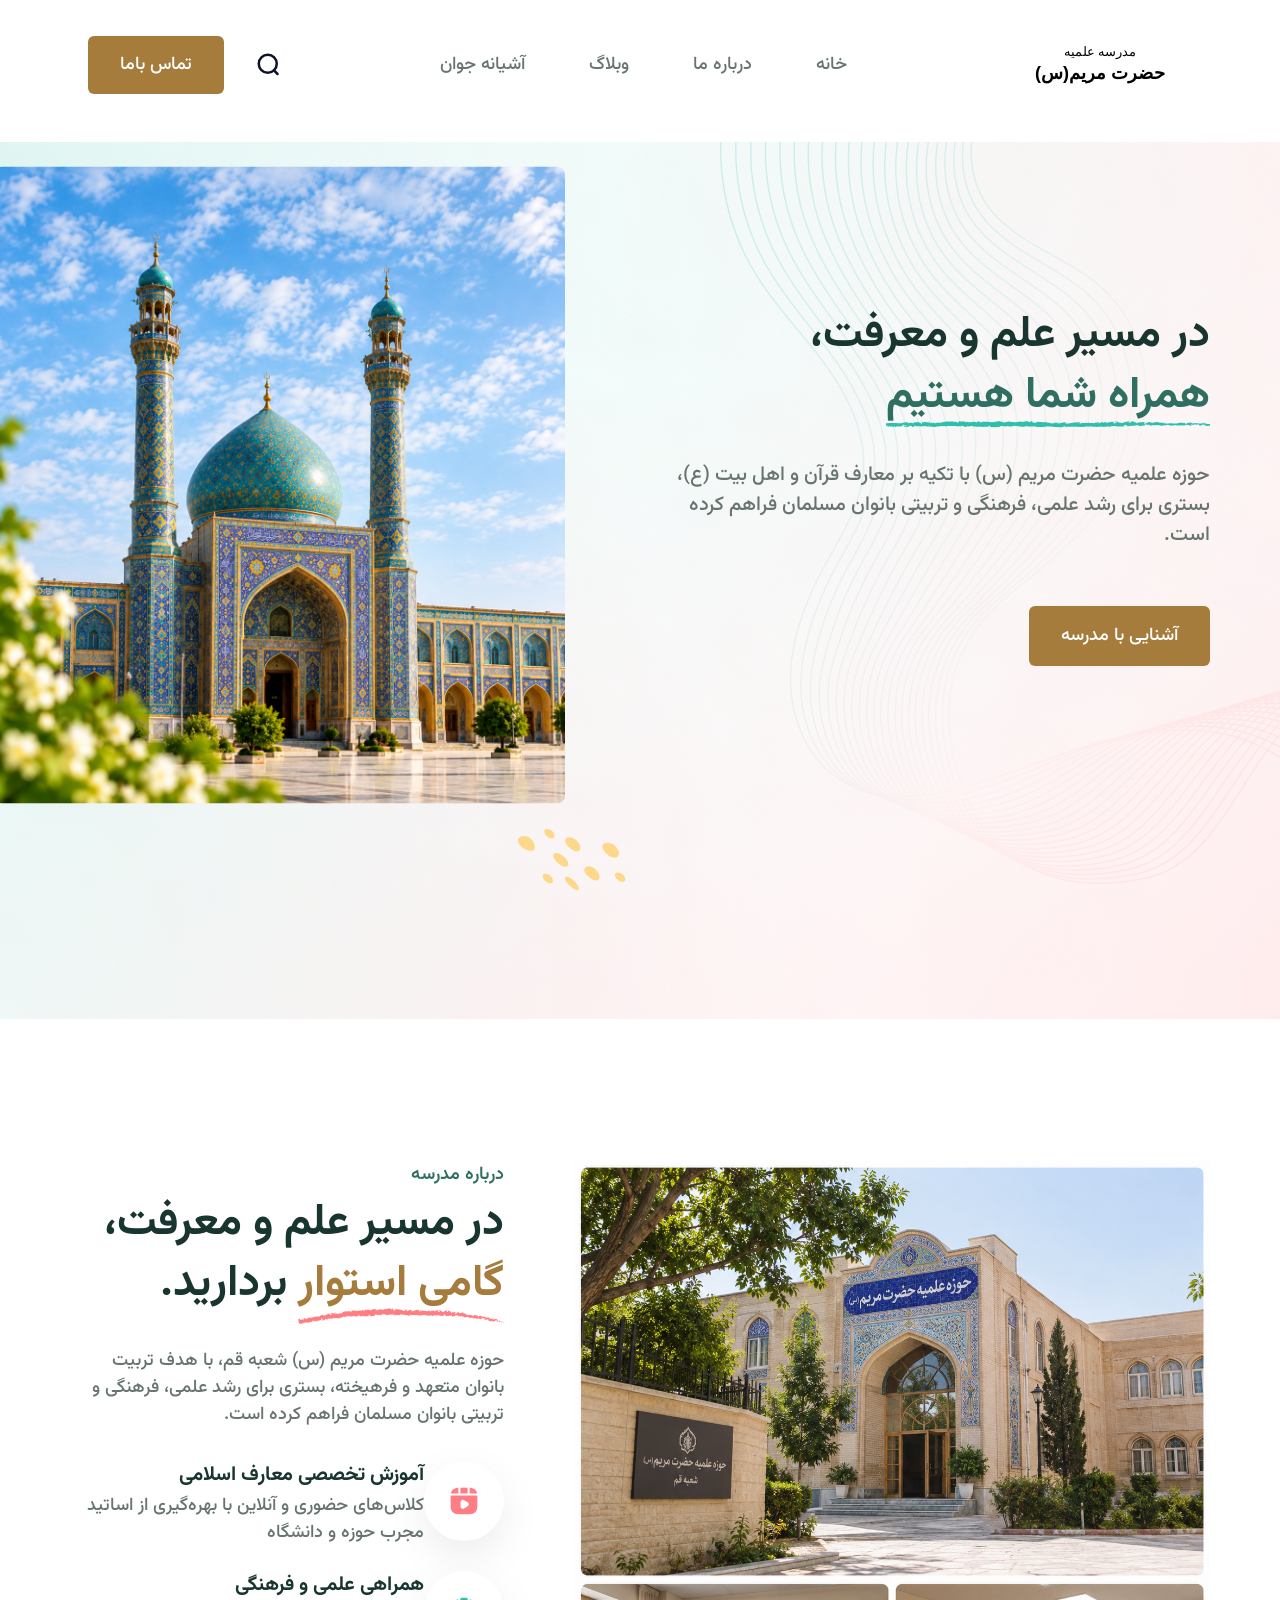
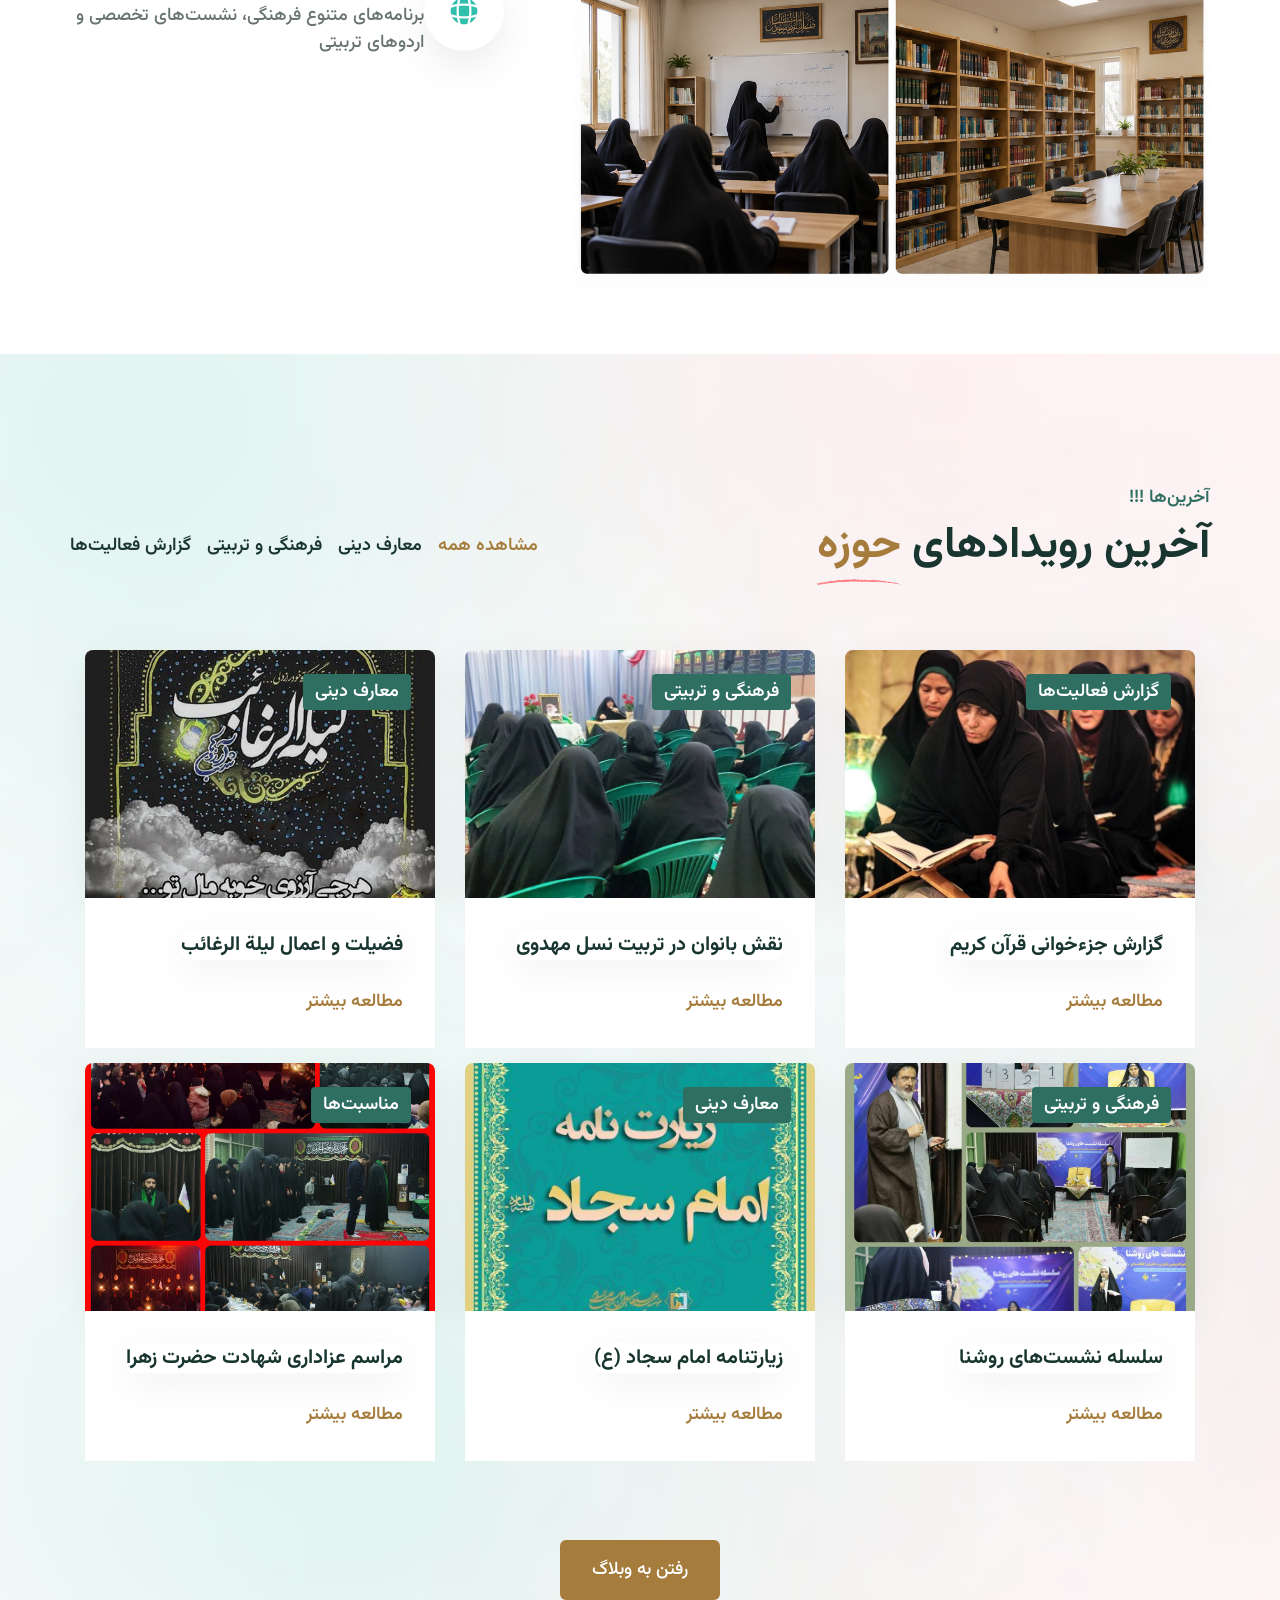
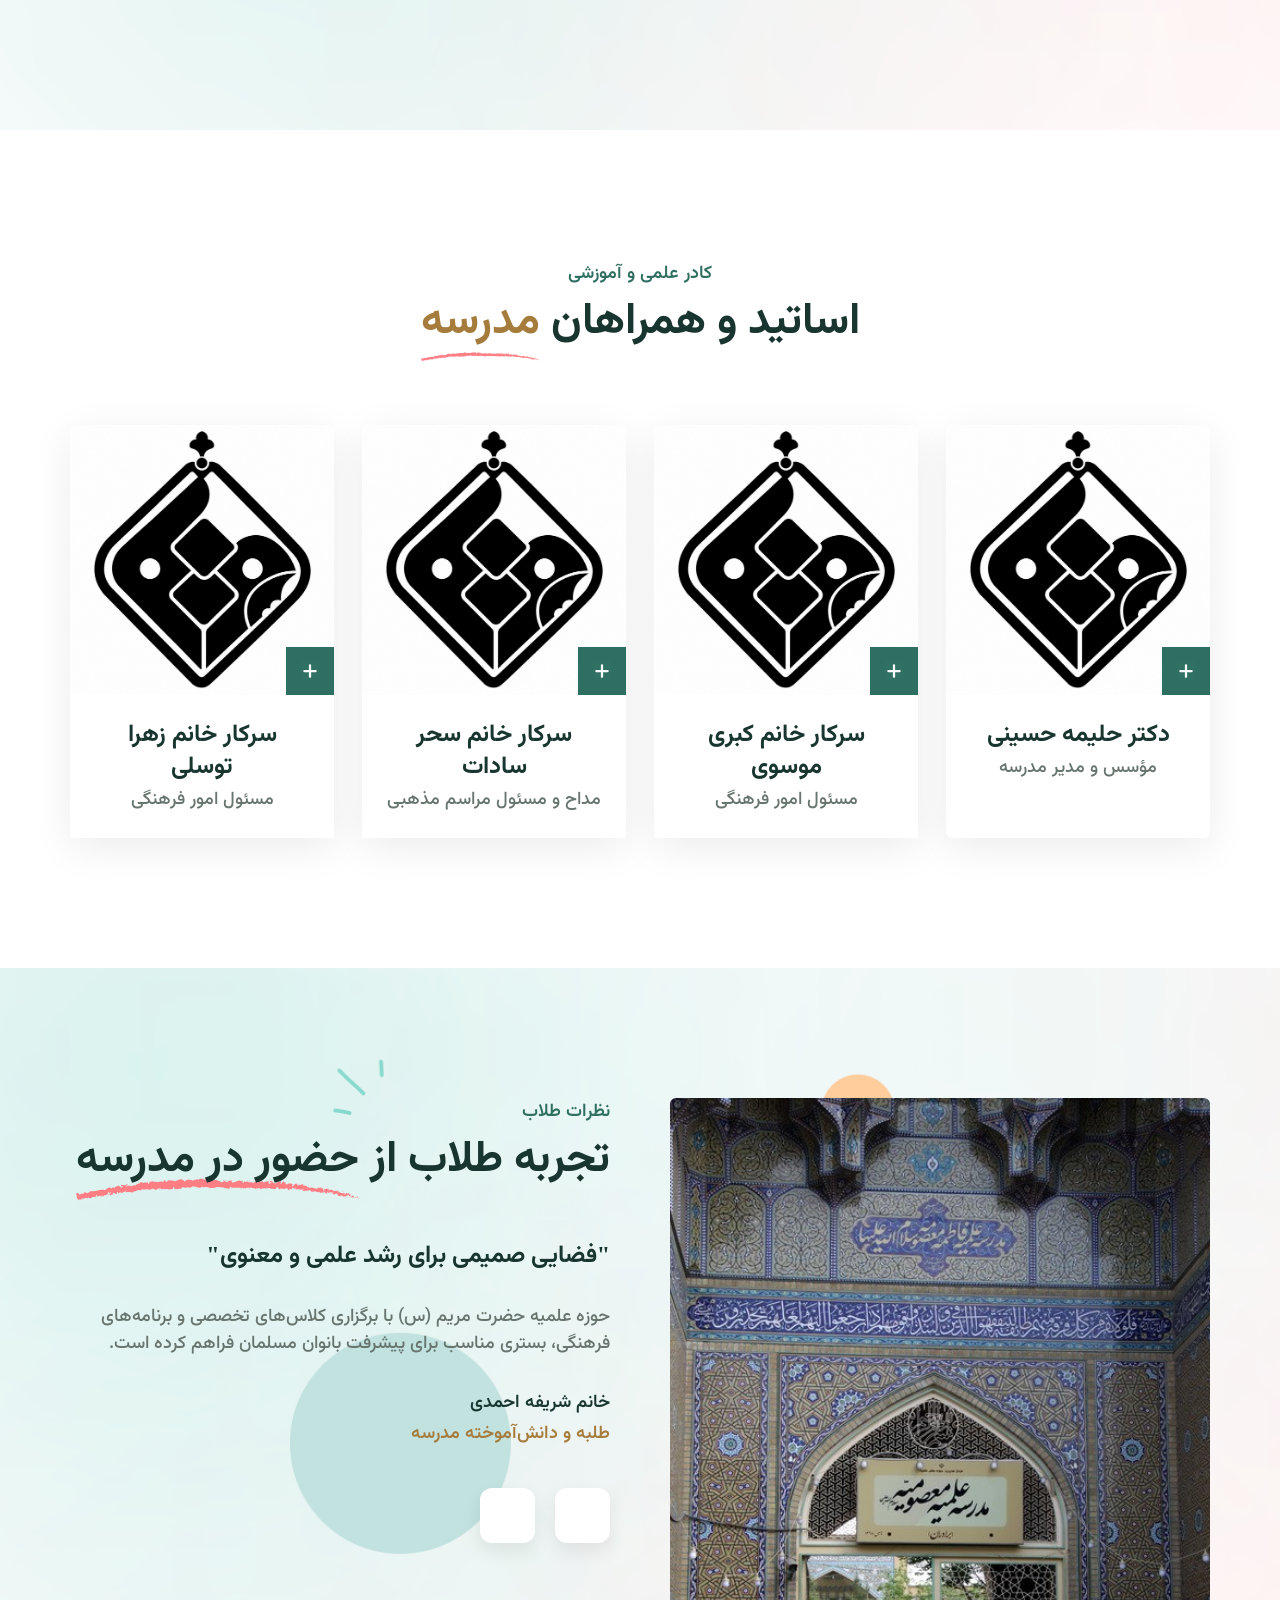
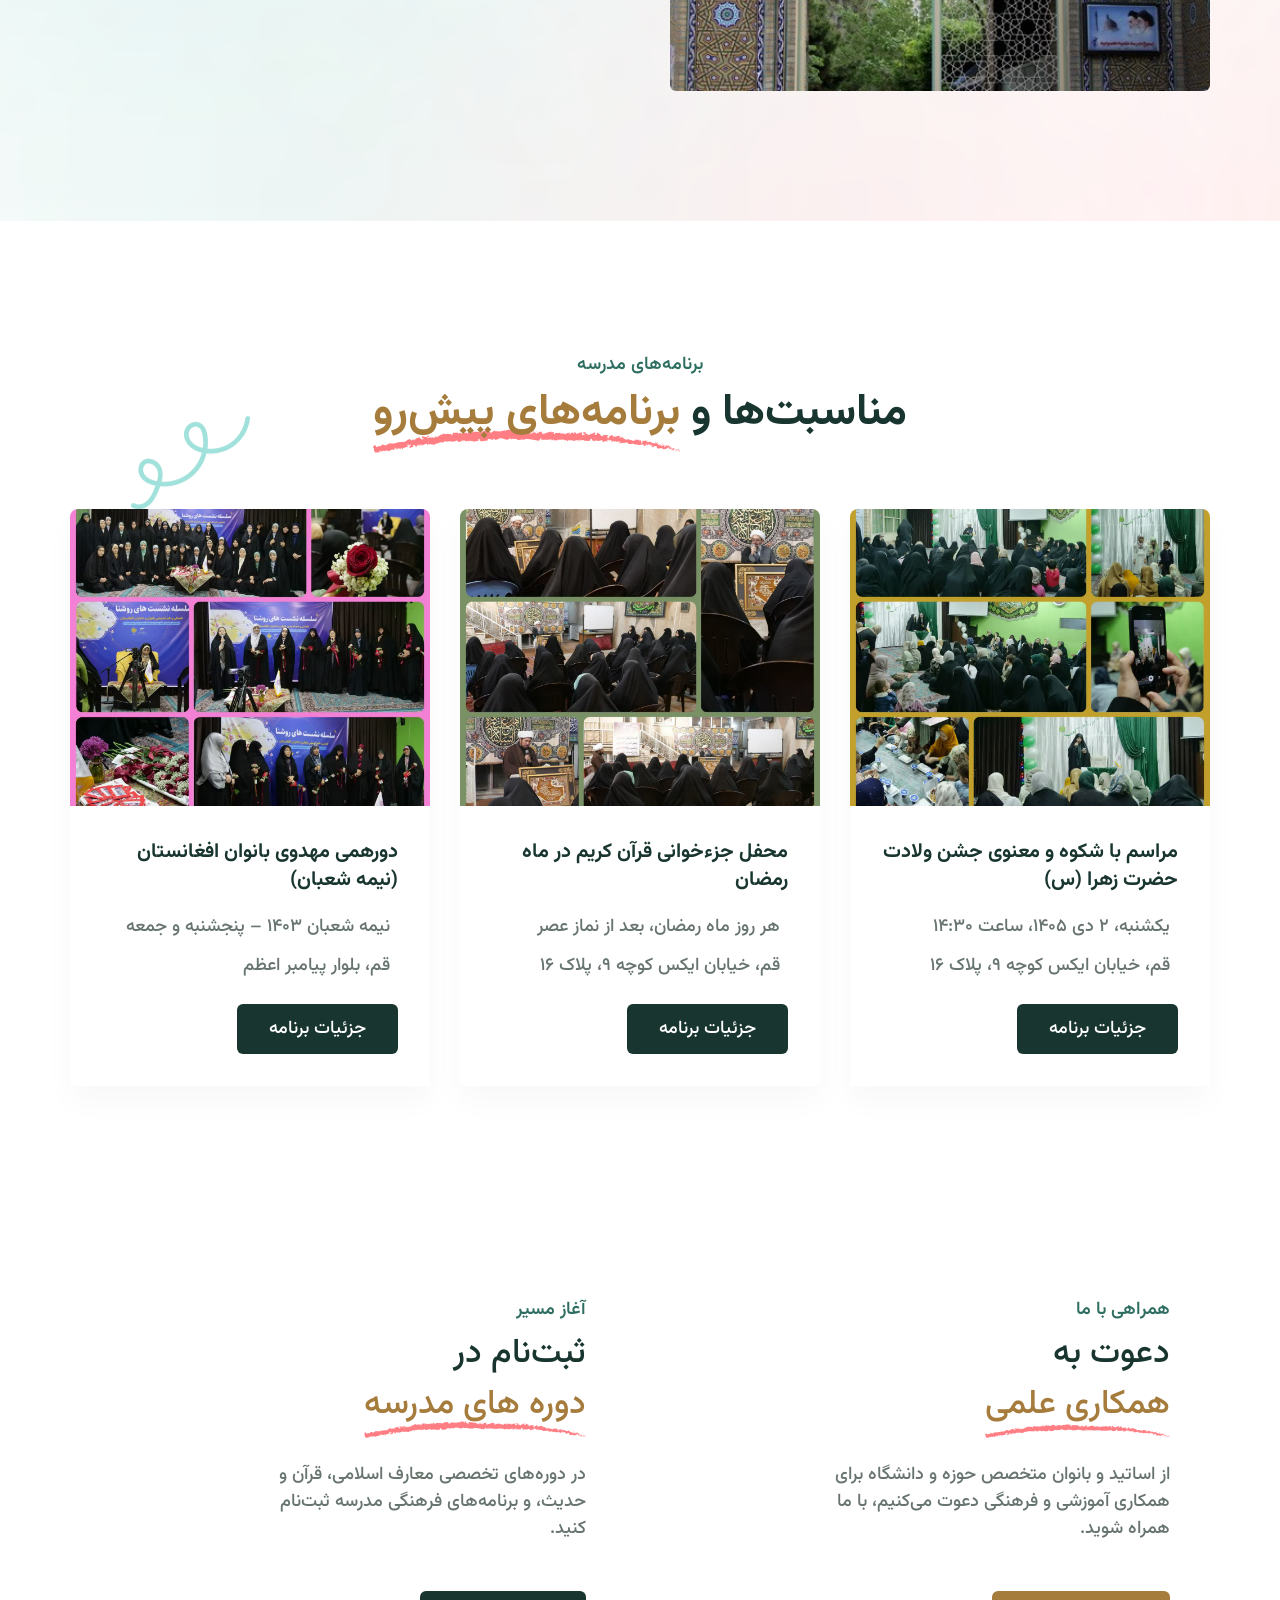
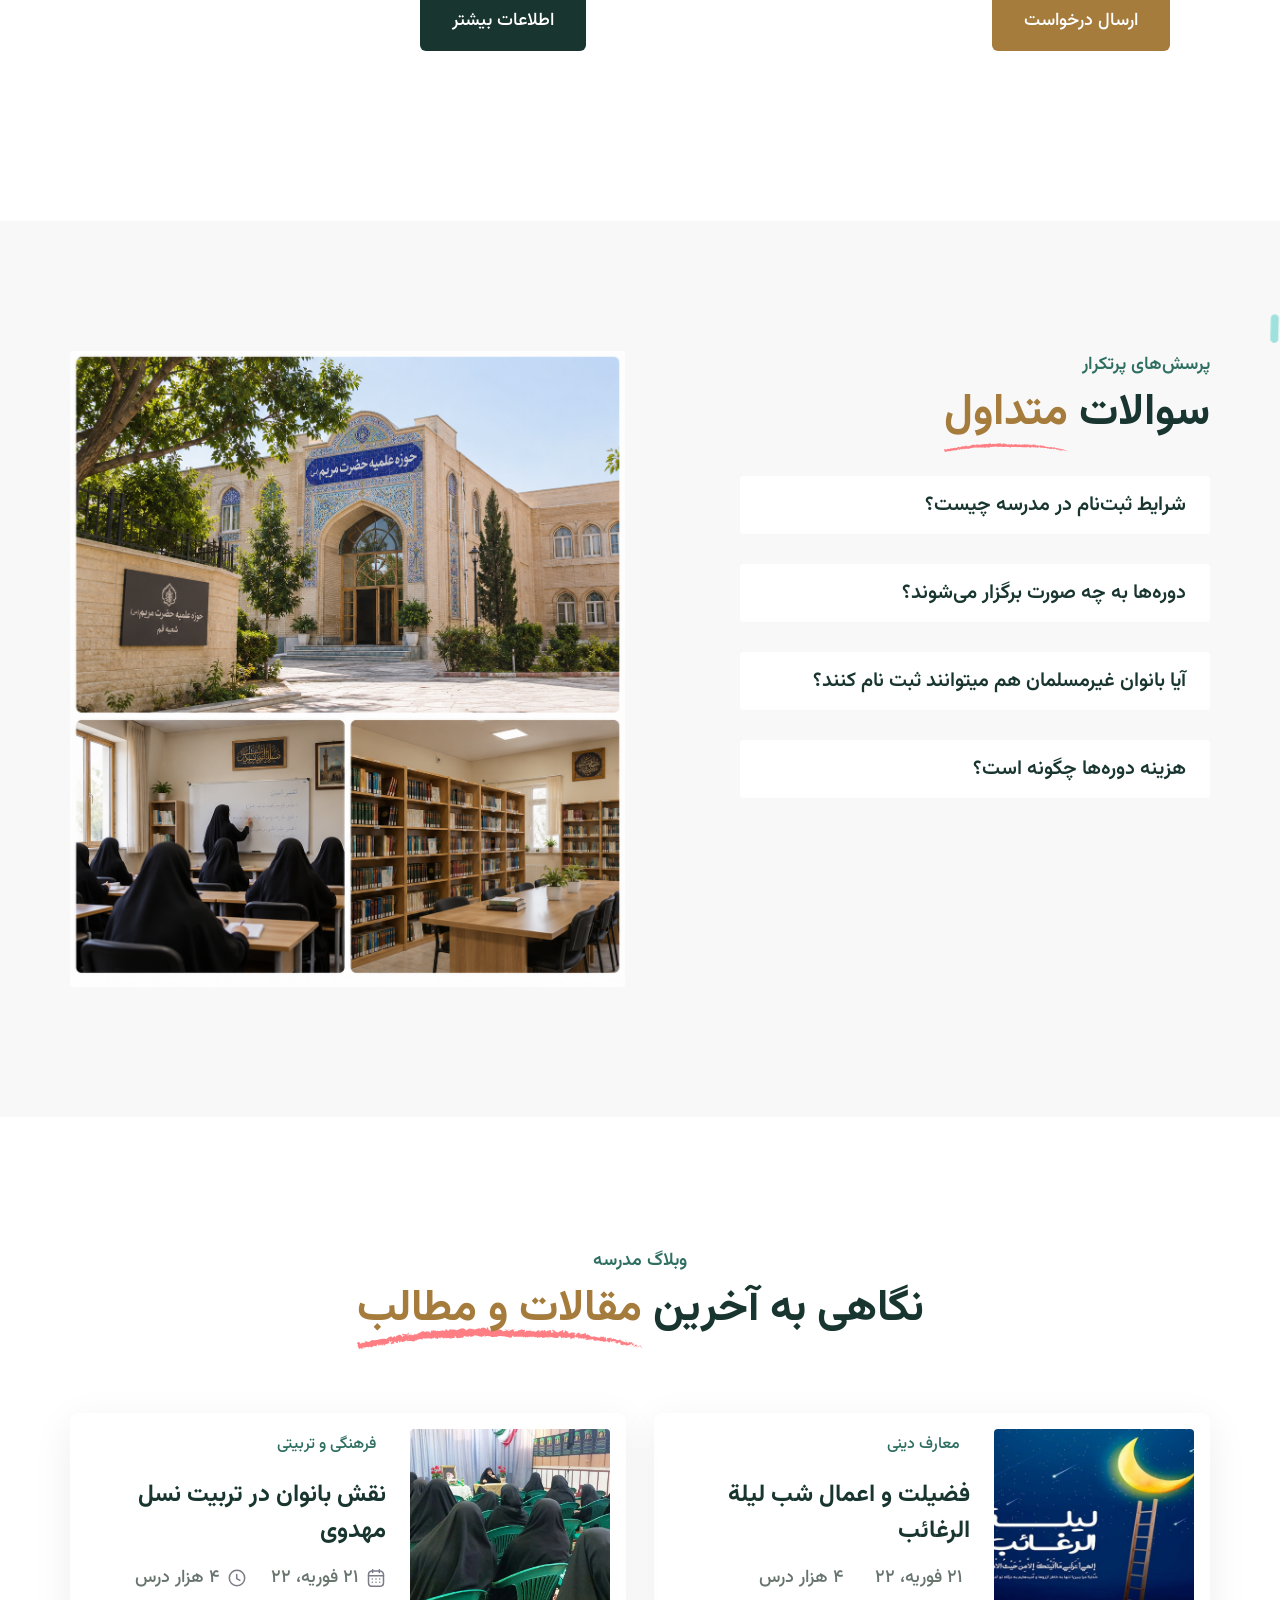
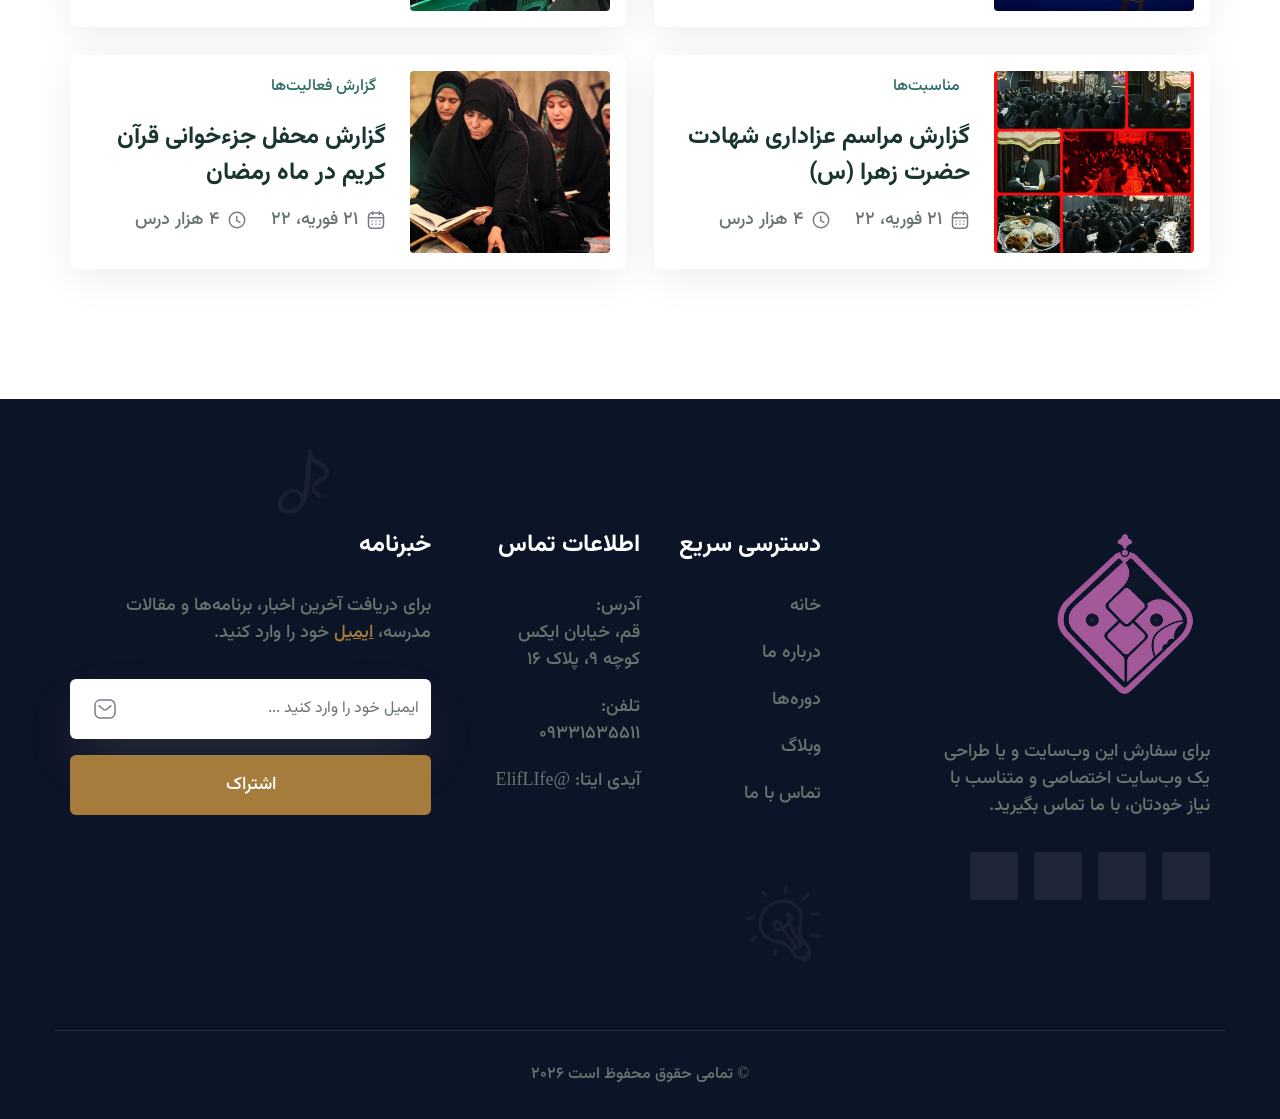
==== index.html @ c4e3f5e0 "init" ====
<!doctype html>
<html lang="fa" dir="rtl">
  <head>
    <meta charset="UTF-8" />
    <meta name="viewport" content="width=device-width, initial-scale=1.0" />
    <meta name="description" content="" />
    <title>مدرسه علمیه</title>
    <link rel="icon" type="image/png" href="assets/images/logo/faviconlogo.png" />
    <link rel="stylesheet" href="assets/css/rt-plugins.css" />
    <link rel="stylesheet" href="assets/css/app.css" />
    <link rel="stylesheet" href="assets/css/custom.css" />
    <link rel="stylesheet" href="assets/css/swiper-bundle.min.css">
  </head>

  <body class="font-medium text-gray text-lg leading-[27px]">

    <header class="site-header header-normal top-0 bg-white z-[9] rt-sticky">
      <div class="main-header py-8">
        <div class="container">
          <div class="flex items-center justify-between flex-wrap">
            <a
              href="index.html"
              class="brand-logo flex-none lg:ml-10 md:ml-0"
            >
              <img src="assets/images/logo/madrese-elmieh-hazrat-maryam.svg" alt="مدرسه علمیه حضرت مریم س"
            /></a>
            <div class="flex items-center flex-1">
              <div class="flex-1 main-menu lg:relative xl:ml-[74px] ml-6">
                <ul>
                  <li>
                    <a href="index.html">خانه</a>
                  </li>
                  <li>
                    <a href="about.html">درباره ما</a>
                  </li>
                  <li>
                    <a href="blog.html">وبلاگ</a>
                  </li>
                  <li>
                    <a href="projects.html">آشیانه جوان</a>
                  </li>
                </ul>
                <div class="lg:block hidden">
                  <div class="border border-gray rounded-md h-[46px] modal-search">
                    <input type="text" class="block w-full rounded-md h-full border-none ring-0 focus:outline-none focus:ring-0" placeholder="جستجو..." />
                  </div>
                </div>
              </div>
              <div class="flex-none flex space-x-[18px]">
                <button type="button" class="md:w-[56px] md:h-[56px] h-10 w-10 ml-4 rounded bg-[#F8F8F8] flex flex-col items-center justify-center modal-trigger">
                  <img src="assets/images/svg/search.svg" alt="جستجو" />
                </button>
                <div class="block lg:hidden">
                  <button type="button" class="text-3xl md:w-[56px] ml-4 h-10 w-10 md:h-[56px] rounded bg-[#F8F8F8] flex flex-col items-center justify-center menu-click">
                    <iconify-icon icon="cil:hamburger-menu" rotate="180deg"></iconify-icon>
                  </button>
                </div>
                <div class="hidden lg:block">
                  <a href="contact.html" class="btn btn-primary py-[15px] px-8"
                    >تماس باما</a
                  >
                </div>
              </div>
            </div>
          </div>
          <div class="lg:hidden block mt-4">
            <div class="border border-gray rounded-md h-[46px] modal-search">
              <input type="text" class="block w-full rounded-md h-full border-none ring-0 focus:outline-none focus:ring-0" placeholder="جستجو..." />
            </div>
          </div>
        </div>
      </div>
    </header>
    <!---------------  molbile menu ------------->
    <div
      class="openmobile-menu fixed top-0 h-screen pt-10 pb-6 bg-white shadow-box2 w-[320px] overflow-y-auto flex flex-col z-[999]"
    >
      <div class="flex justify-between px-6 flex-none">
        <a href="index.html" class="brand-logo flex-none mr-10">
          <img src="assets/images/logo/madrese-elmieh-hazrat-maryam.svg" alt="لوگوی مدرسه علمیه" />
        </a>
        <span class="text-3xl text-black cursor-pointer rt-mobile-menu-close">
          <iconify-icon icon="fe:close"></iconify-icon>
        </span>
      </div>
      <div class="mobile-menu mt-6 flex-1">
        <ul class="menu-active-classes">
          <li class=" ">
            <a href="index.html">صفحه اصلی</a>
          </li>
          <li>
            <a href="about.html">درباره ما</a>
          </li>
          <li>
            <a href="blog.html">وبلاگ</a>
          </li>
          <li>
            <a href="projects.html">آشیانه جوان</a>
          </li>
          <li>
            <a href="contact.html">تماس باما</a>
          </li>
        </ul>
      </div>
      <div class="flex-none pb-4">
        <div class="text-center text-black font-semibold mb-2">ما را دنبال کنید</div>
        <ul class="flex space-x-4 justify-center">
          <li><a href="#" class="flex h-10 w-10"><img src="assets/images/icon/fb.svg" alt="فیسبوک" /></a></li>
          <li><a href="#" class="flex h-10 w-10"><img src="assets/images/icon/tw.svg" alt="توییتر" /></a></li>
          <li><a href="#" class="flex h-10 w-10"><img src="assets/images/icon/pn.svg" alt="پینترست" /></a></li>
          <li><a href="#" class="flex h-10 w-10"><img src="assets/images/icon/ins.svg" alt="اینستاگرام" /></a></li>
        </ul>
      </div>
    </div>
    <section
      class="xl:min-h-screen bg-[url('../images/banner/3.png')] bg-no-repeat bg-center overflow-hidden"
    >
      <div class="container relative">
        <div class="xl:max-w-[570px] lg:max-w-[770px] xl:py-[174px] lg:py-28 md:py-20 py-14">
          <h2>
            در مسیر علم و معرفت،
            <br>
            <span class="text-secondary inline-block bg-[url('../images/banner/shape.svg')] bg-no-repeat bg-bottom">
              همراه شما هستیم 
            </span>
          </h2>
          <div class="plain-text text-gray leading-[30px] mt-8 mb-14">
            حوزه علمیه حضرت مریم (س) با تکیه بر معارف قرآن و اهل بیت (ع)، بستری برای رشد علمی، فرهنگی و تربیتی بانوان مسلمان فراهم کرده است.
          </div>
          <div class="md:flex md:space-x-4 space-y-3 md:space-y-0">
            <a href="about.html" class="btn btn-primary">آشنایی با مدرسه</a>
          </div>
        </div>
        <div class="imge-box absolute left-[-60px] top-1/2 -translate-y-1/2 hidden xl:block">
          <img src="assets/images/banner/haram.png" alt="تصویر بنر" class="rounded-lg" />
        </div>
      </div>
    </section>

    <!----------- The Place for Brands Navar ------------>

    <div class="about-area section-padding-top pb-16 relative z-[1]">
      <div class="absolute right-[7%] top-[20%] z-[-1] hidden xl:block">
        <img src="assets/images/icon/h.svg" alt="" />
      </div>
      <div class="container">
        <div class="grid grid-cols-12 xl:gap-[70px] lg:gap-10 gap-6">
          <div class="xl:col-span-7 lg:col-span-6 col-span-12">
            <img src="assets/images/all-img/houzehBulding.png" alt="درباره رایان" />
          </div>
          <div class="xl:col-span-5 lg:col-span-6 col-span-12">
            <div class="mini-title">درباره مدرسه</div>
            <h4 class="column-title">
              در مسیر علم و معرفت،
              <span class="shape-bg">گامی استوار</span>
              بردارید.
            </h4>
            <div>
              حوزه علمیه حضرت مریم (س) شعبه قم، با هدف تربیت بانوان متعهد و فرهیخته، بستری برای رشد علمی، فرهنگی و تربیتی بانوان مسلمان فراهم کرده است.
            </div>
            <ul class="list-item space-y-6 pt-8">
              <li class="flex">
                <div class="flex-none ml-6">
                  <div
                    class="h-20 w-20 rounded-full bg-white shadow-box10 flex flex-col justify-center items-center"
                  >
                    <img src="assets/images/icon/video.svg" alt="" class="" />
                  </div>
                </div>
                <div class="flex-1">
                  <h4 class="text-xl mb-1">
                    آموزش تخصصی معارف اسلامی
                  </h4>
                  <div>کلاس‌های حضوری و آنلاین با بهره‌گیری از اساتید مجرب حوزه و دانشگاه</div>
                </div>
              </li>
              <li class="flex">
                <div class="flex-none ml-6">
                  <div class="h-20 w-20 rounded-full bg-white shadow-box10 flex flex-col justify-center items-center">
                    <img src="assets/images/icon/web-white.svg" alt="" />
                  </div>
                </div>
                <div class="flex-1">
                  <h4 class="text-xl mb-1">همراهی علمی و فرهنگی</h4>
                  <div>برنامه‌های متنوع فرهنگی، نشست‌های تخصصی و اردوهای تربیتی</div>
                </div>
              </li>
            </ul>
          </div>
        </div>
      </div>
    </div>

    <!------- آخرین ها ------->
    <div id="blog-section" class="section-padding bg-[url('../images/all-img/section-bg-11.png')] bg-cover bg-no-repeat">
      <div class="container">
        <div class="flex items-center flex-wrap flex-y-4">
          <div class="flex-1">
            <div class="mini-title">آخرین‌ها !!!</div>
            <div class="column-title">
              آخرین رویدادهای
              <span class="shape-bg">حوزه</span>
            </div>
          </div>
          <div class="flex-none">
            <ul class="filter-list flex flex-wrap items-center">
              <li data-filter="*" class="active tipy-info ml-4 last:ml-0" data-tippy-content="جدید">مشاهده همه</li>
              <li data-filter=".cat-news" class="ml-4 last:ml-0">معارف دینی</li>
              <li data-filter=".cat-ai" class="ml-4 last:ml-0">فرهنگی و تربیتی</li>
              <li data-filter=".cat-it" class="ml-4 last:ml-0">گزارش فعالیت‌ها</li>
            </ul>
          </div>
        </div>

        <div class="flex flex-wrap pt-10 grids">
          <div class="cat-news grid-item xl:w-1/3 lg:w-1/2 w-full px-[15px] mb-[15px]">
            <a class="bg-white shadow-box2 rounded-[8px] transition duration-100 hover:shadow-sm block" href="#">
              <div class="course-thumb h-[248px] rounded-t-[8px] relative">
                <img src="assets/images/all-img/shabArezooha.jpg" alt="" class="w-full h-full object-cover rounded-t-[8px]" />
                <span class="bg-secondary py-1 px-3 text-lg font-semibold rounded text-white absolute right-6 top-6">معارف دینی</span>
              </div>
              <div class="course-content p-8 h-[100px]">
                <h4 class="text-xl mb-0 font-bold leading-6"> فضیلت و اعمال لیلة الرغائب</h4>
                <a href="#" class="inline-flex items-center mt-5 text-primary font-semibold hover:text-secondary transition-all duration-300 group"> مطالعه بیشتر<iconify-iconicon="heroicons:arrow-left-20-solid" class="mr-2 text-lg transition-transform duration-300 group-hover:-translate-x-1"></iconify-icon></a>
              </div>
            </a>
          </div>

          <div class="cat-ai grid-item xl:w-1/3 lg:w-1/2 w-full px-[15px] mb-[15px]">
            <a class="bg-white shadow-box2 rounded-[8px] transition duration-100 hover:shadow-sm block" href="#">
              <div class="course-thumb h-[248px] rounded-t-[8px] relative">
                <img src="assets/images/all-img/jalase.jpg" alt="" class="w-full h-full object-cover rounded-t-[8px]" />
                <span class="bg-secondary py-1 px-3 text-lg font-semibold rounded text-white absolute right-6 top-6">فرهنگی و تربیتی</span>
              </div>
              <div class="course-content p-8 h-[100px]">
                <h4 class="text-xl mb-0 font-bold leading-6">نقش بانوان در تربیت نسل مهدوی</h4>
                <a href="#" class="inline-flex items-center mt-5 text-primary font-semibold hover:text-secondary transition-all duration-300 group"> مطالعه بیشتر<iconify-iconicon="heroicons:arrow-left-20-solid" class="mr-2 text-lg transition-transform duration-300 group-hover:-translate-x-1"></iconify-icon></a>
              </div>
            </a>
          </div>

          <div class="cat-it grid-item xl:w-1/3 lg:w-1/2 w-full px-[15px] mb-[15px]">
            <a class="bg-white shadow-box2 rounded-[8px] transition duration-100 hover:shadow-sm block" href="#">
              <div class="course-thumb h-[248px] rounded-t-[8px] relative">
                <img src="assets/images/all-img/quranInRamazan.jpg" alt="" class="w-full h-full object-cover rounded-t-[8px]" />
                <span class="bg-secondary py-1 px-3 text-lg font-semibold rounded text-white absolute right-6 top-6">گزارش فعالیت‌ها</span>
              </div>
              <div class="course-content p-8 h-[100px]">
                <h4 class="text-xl mb-0 font-bold leading-6">گزارش جزءخوانی قرآن کریم </h4>
                <a href="#" class="inline-flex items-center mt-5 text-primary font-semibold hover:text-secondary transition-all duration-300 group"> مطالعه بیشتر<iconify-iconicon="heroicons:arrow-left-20-solid" class="mr-2 text-lg transition-transform duration-300 group-hover:-translate-x-1"></iconify-icon></a>
              </div>
            </a>
          </div>

          <div class="cat-news grid-item xl:w-1/3 lg:w-1/2 w-full px-[15px] mb-[15px]">
            <a class="bg-white shadow-box2 rounded-[8px] transition duration-100 hover:shadow-sm block" href="#">
              <div class="course-thumb h-[248px] rounded-t-[8px] relative">
                <img src="assets/images/all-img/ShahadatHZahra.jpg" alt="" class="w-full h-full object-cover rounded-t-[8px]" />
                <span class="bg-secondary py-1 px-3 text-lg font-semibold rounded text-white absolute right-6 top-6">مناسبت‌ها</span>
              </div>
              <div class="course-content p-8 h-[100px]">
                <h4 class="text-xl mb-0 font-bold leading-6">مراسم عزاداری شهادت حضرت زهرا</h4>
                <a href="#" class="inline-flex items-center mt-5 text-primary font-semibold hover:text-secondary transition-all duration-300 group"> مطالعه بیشتر<iconify-iconicon="heroicons:arrow-left-20-solid" class="mr-2 text-lg transition-transform duration-300 group-hover:-translate-x-1"></iconify-icon></a>
              </div>
            </a>
          </div>

          <div class="cat-ai grid-item xl:w-1/3 lg:w-1/2 w-full px-[15px] mb-[15px]">
            <a class="bg-white shadow-box2 rounded-[8px] transition duration-100 hover:shadow-sm block" href="#">
              <div class="course-thumb h-[248px] rounded-t-[8px] relative">
                <img src="assets/images/all-img/ZiaratEmamSajad.jpg" alt="" class="w-full h-full object-cover rounded-t-[8px]" />
                <span class="bg-secondary py-1 px-3 text-lg font-semibold rounded text-white absolute right-6 top-6">معارف دینی</span>
              </div>
              <div class="course-content p-8 h-[100px]">
                <h4 class="text-xl mb-0 font-bold leading-6">زیارتنامه امام سجاد (ع)</h4>
                <a href="#" class="inline-flex items-center mt-5 text-primary font-semibold hover:text-secondary transition-all duration-300 group"> مطالعه بیشتر<iconify-iconicon="heroicons:arrow-left-20-solid" class="mr-2 text-lg transition-transform duration-300 group-hover:-translate-x-1"></iconify-icon></a>
              </div>
            </a>
          </div>

          <div class="cat-it grid-item xl:w-1/3 lg:w-1/2 w-full px-[15px] mb-[15px]">
            <a class="bg-white shadow-box2 rounded-[8px] transition duration-100 hover:shadow-sm block" href="#">
              <div class="course-thumb h-[248px] rounded-t-[8px] relative">
                <img src="assets/images/all-img/Roshana.jpg" alt="" class="w-full h-full object-cover rounded-t-[8px]" />
                <span class="bg-secondary py-1 px-3 text-lg font-semibold rounded text-white absolute right-6 top-6">فرهنگی و تربیتی</span>
              </div>
              <div class="course-content p-8 h-[100px]">
                <h4 class="text-xl mb-0 font-bold leading-6">سلسله نشست‌های روشنا</h4>
                <a href="#" class="inline-flex items-center mt-5 text-primary font-semibold hover:text-secondary transition-all duration-300 group"> مطالعه بیشتر<iconify-iconicon="heroicons:arrow-left-20-solid" class="mr-2 text-lg transition-transform duration-300 group-hover:-translate-x-1"></iconify-icon></a>
              </div>
            </a>
          </div>
        </div>

        <div class="text-center lg:pt-16 pt-10">
          <a href="#" class="btn btn-primary">رفتن به وبلاگ</a>
        </div>
      </div>
    </div>

    <div class="section-padding">
      <div class="container">
        <div class="text-center">
          <div class="mini-title">کادر علمی و آموزشی</div>
          <div class="column-title">
            اساتید و همراهان
            <span class="shape-bg">مدرسه</span>
          </div>
        </div>
        <div class="grid xl:grid-cols-4 lg:grid-cols-3 md:grid-cols-2 grid-cols-1 gap-7 pt-10">
          <div class="bg-white shadow-box3 rounded-md transition-all duration-100 text-center hover:shadow-box4">
            <div class="h-[270px] rounded-t-md relative mx-auto overflow-hidden">
              <img src="assets/images/logo/logo-Elmieh.png" alt="" class="w-full h-full object-cover rounded-t-md" />
              <div class="absolute right-0 top-0 w-full h-full flex flex-col justify-end items-start">
                <button type="button" class="h-12 w-12 bg-secondary text-white rounded-tr-md flex flex-col items-center justify-center relative z-10 hover-btn">
                  <svg width="18" height="18" viewBox="0 0 18 18" fill="none" xmlns="http://www.w3.org/2000/svg">
                    <rect opacity="0.01" width="18" height="18" fill="white" />
                    <path fill-rule="evenodd" clip-rule="evenodd" d="M9 2.25C9.62132 2.25 10.125 2.75368 10.125 3.375V7.875H14.625C15.2463 7.875 15.75 8.37868 15.75 9C15.75 9.62132 15.2463 10.125 14.625 10.125H10.125V14.625C10.125 15.2463 9.62132 15.75 9 15.75C8.37868 15.75 7.875 15.2463 7.875 14.625V10.125H3.375C2.75368 10.125 2.25 9.62132 2.25 9C2.25 8.37868 2.75368 7.875 3.375 7.875H7.875V3.375C7.875 2.75368 8.37868 2.25 9 2.25Z" fill="white" />
                  </svg>
                </button>
                <ul class="flex justify-center gap-x-2 bg-primary rounded-tr-md transition-all duration-200 absolute bottom-0 right-0 z-0 opacity-0 invisible hover-target">
                  <li>
                    <a href="#" class="text-xl leading-[1] text-white flex h-12 w-12 items-center justify-center hover:bg-white hover:text-primary rounded-tr-md transition-all duration-200">
                      <iconify-icon icon="bxl:facebook"></iconify-icon>
                    </a>
                  </li>
                  <li>
                    <a href="#" class="text-xl leading-[1] text-white flex h-12 w-12 items-center justify-center hover:bg-white hover:text-primary transition-all duration-200">
                      <iconify-icon icon="bxl:twitter"></iconify-icon>
                    </a>
                  </li>
                  <li>
                    <a href="#" class="text-xl leading-[1] flex h-12 w-12 items-center justify-center text-white hover:bg-white hover:text-primary rounded-bl-md transition-all duration-200">
                      <iconify-icon icon="bxl:linkedin"></iconify-icon>
                    </a>
                  </li>
                </ul>
              </div>
            </div>
            <div class="course-content p-6">
              <h4 class="lg:text-2xl text-1xl mb-1 font-bold">دکتر حلیمه حسینی</h4>
              <div>مؤسس و مدیر مدرسه</div>
            </div>
          </div>

          <div class="bg-white shadow-box3 rounded-md transition-all duration-100 text-center hover:shadow-box4">
            <div class="h-[270px] rounded-t-md relative mx-auto overflow-hidden">
              <img src="assets/images/logo/logo-Elmieh.png" alt="" class="w-full h-full object-cover rounded-t-md" />
              <div class="absolute right-0 top-0 w-full h-full flex flex-col justify-end items-start">
                <button type="button" class="h-12 w-12 bg-secondary text-white rounded-tr-md flex flex-col items-center justify-center relative z-10 hover-btn">
                  <svg width="18" height="18" viewBox="0 0 18 18" fill="none" xmlns="http://www.w3.org/2000/svg">
                    <rect opacity="0.01" width="18" height="18" fill="white" />
                    <path fill-rule="evenodd" clip-rule="evenodd" d="M9 2.25C9.62132 2.25 10.125 2.75368 10.125 3.375V7.875H14.625C15.2463 7.875 15.75 8.37868 15.75 9C15.75 9.62132 15.2463 10.125 14.625 10.125H10.125V14.625C10.125 15.2463 9.62132 15.75 9 15.75C8.37868 15.75 7.875 15.2463 7.875 14.625V10.125H3.375C2.75368 10.125 2.25 9.62132 2.25 9C2.25 8.37868 2.75368 7.875 3.375 7.875H7.875V3.375C7.875 2.75368 8.37868 2.25 9 2.25Z" fill="white" />
                  </svg>
                </button>
                <ul class="flex justify-center gap-x-2 bg-primary rounded-tr-md transition-all duration-200 absolute bottom-0 right-0 z-0 opacity-0 invisible hover-target">
                  <li>
                    <a href="#" class="text-xl leading-[1] text-white flex h-12 w-12 items-center justify-center hover:bg-white hover:text-primary rounded-tr-md transition-all duration-200">
                      <iconify-icon icon="bxl:facebook"></iconify-icon>
                    </a>
                  </li>
                  <li>
                    <a href="#" class="text-xl leading-[1] text-white flex h-12 w-12 items-center justify-center hover:bg-white hover:text-primary transition-all duration-200">
                      <iconify-icon icon="bxl:twitter"></iconify-icon>
                    </a>
                  </li>
                  <li>
                    <a href="#" class="text-xl leading-[1] flex h-12 w-12 items-center justify-center text-white hover:bg-white hover:text-primary rounded-bl-md transition-all duration-200">
                      <iconify-icon icon="bxl:linkedin"></iconify-icon>
                    </a>
                  </li>
                </ul>
              </div>
            </div>
            <div class="course-content p-6">
              <h4 class="lg:text-2xl text-1xl mb-1 font-bold">سرکار خانم کبری موسوی</h4>
              <div>مسئول امور فرهنگی</div>
            </div>
          </div>

          <div class="bg-white shadow-box3 rounded-md transition-all duration-100 text-center hover:shadow-box4">
            <div class="h-[270px] rounded-t-md relative mx-auto overflow-hidden">
              <img src="assets/images/logo/logo-Elmieh.png" alt="" class="w-full h-full object-cover rounded-t-md" />
              <div class="absolute right-0 top-0 w-full h-full flex flex-col justify-end items-start">
                <button type="button" class="h-12 w-12 bg-secondary text-white rounded-tr-md flex flex-col items-center justify-center relative z-10 hover-btn">
                  <svg width="18" height="18" viewBox="0 0 18 18" fill="none" xmlns="http://www.w3.org/2000/svg">
                    <rect opacity="0.01" width="18" height="18" fill="white" />
                    <path fill-rule="evenodd" clip-rule="evenodd" d="M9 2.25C9.62132 2.25 10.125 2.75368 10.125 3.375V7.875H14.625C15.2463 7.875 15.75 8.37868 15.75 9C15.75 9.62132 15.2463 10.125 14.625 10.125H10.125V14.625C10.125 15.2463 9.62132 15.75 9 15.75C8.37868 15.75 7.875 15.2463 7.875 14.625V10.125H3.375C2.75368 10.125 2.25 9.62132 2.25 9C2.25 8.37868 2.75368 7.875 3.375 7.875H7.875V3.375C7.875 2.75368 8.37868 2.25 9 2.25Z" fill="white" />
                  </svg>
                </button>
                <ul class="flex justify-center gap-x-2 bg-primary rounded-tr-md transition-all duration-200 absolute bottom-0 right-0 z-0 opacity-0 invisible hover-target">
                  <li>
                    <a href="#" class="text-xl leading-[1] text-white flex h-12 w-12 items-center justify-center hover:bg-white hover:text-primary rounded-tr-md transition-all duration-200">
                      <iconify-icon icon="bxl:facebook"></iconify-icon>
                    </a>
                  </li>
                  <li>
                    <a href="#" class="text-xl leading-[1] text-white flex h-12 w-12 items-center justify-center hover:bg-white hover:text-primary transition-all duration-200">
                      <iconify-icon icon="bxl:twitter"></iconify-icon>
                    </a>
                  </li>
                  <li>
                    <a href="#" class="text-xl leading-[1] flex h-12 w-12 items-center justify-center text-white hover:bg-white hover:text-primary rounded-bl-md transition-all duration-200">
                      <iconify-icon icon="bxl:linkedin"></iconify-icon>
                    </a>
                  </li>
                </ul>
              </div>
            </div>
            <div class="course-content p-6">
              <h4 class="lg:text-2xl text-1xl mb-1 font-bold">سرکار خانم سحر سادات</h4>
              <div>مداح و مسئول مراسم مذهبی</div>
            </div>
          </div>

          <div class="bg-white shadow-box3 rounded-md transition-all duration-100 text-center hover:shadow-box4">
            <div class="h-[270px] rounded-t-md relative mx-auto overflow-hidden">
              <img src="assets/images/logo/logo-Elmieh.png" alt="" class="w-full h-full object-cover rounded-t-md" />
              <div class="absolute right-0 top-0 w-full h-full flex flex-col justify-end items-start">
                <button type="button" class="h-12 w-12 bg-secondary text-white rounded-tr-md flex flex-col items-center justify-center relative z-10 hover-btn">
                  <svg width="18" height="18" viewBox="0 0 18 18" fill="none" xmlns="http://www.w3.org/2000/svg">
                    <rect opacity="0.01" width="18" height="18" fill="white" />
                    <path fill-rule="evenodd" clip-rule="evenodd" d="M9 2.25C9.62132 2.25 10.125 2.75368 10.125 3.375V7.875H14.625C15.2463 7.875 15.75 8.37868 15.75 9C15.75 9.62132 15.2463 10.125 14.625 10.125H10.125V14.625C10.125 15.2463 9.62132 15.75 9 15.75C8.37868 15.75 7.875 15.2463 7.875 14.625V10.125H3.375C2.75368 10.125 2.25 9.62132 2.25 9C2.25 8.37868 2.75368 7.875 3.375 7.875H7.875V3.375C7.875 2.75368 8.37868 2.25 9 2.25Z" fill="white" />
                  </svg>
                </button>
                <ul class="flex justify-center gap-x-2 bg-primary rounded-tr-md transition-all duration-200 absolute bottom-0 right-0 z-0 opacity-0 invisible hover-target">
                  <li>
                    <a href="#" class="text-xl leading-[1] text-white flex h-12 w-12 items-center justify-center hover:bg-white hover:text-primary rounded-tr-md transition-all duration-200">
                      <iconify-icon icon="bxl:facebook"></iconify-icon>
                    </a>
                  </li>
                  <li>
                    <a href="#" class="text-xl leading-[1] text-white flex h-12 w-12 items-center justify-center hover:bg-white hover:text-primary transition-all duration-200">
                      <iconify-icon icon="bxl:twitter"></iconify-icon>
                    </a>
                  </li>
                  <li>
                    <a href="#" class="text-xl leading-[1] flex h-12 w-12 items-center justify-center text-white hover:bg-white hover:text-primary rounded-bl-md transition-all duration-200">
                      <iconify-icon icon="bxl:linkedin"></iconify-icon>
                    </a>
                  </li>
                </ul>
              </div>
            </div>
            <div class="course-content p-6">
              <h4 class="lg:text-2xl text-1xl mb-1 font-bold">سرکار خانم زهرا توسلی</h4>
              <div>مسئول امور فرهنگی</div>
            </div>
          </div>
        </div>
      </div>
    </div>

    <div class="section-padding bg-[url('../images/all-img/section-bg-12.png')] bg-no-repeat bg-cover">
      <div class="container">
        <div class="grid lg:grid-cols-2 grid-cols-1 xl:gap-[60px] gap-6">
          <div>
            <div class="swiper testimonial-image-slider">
              <div class="swiper-wrapper">
                <div class="swiper-slide">
                  <div class="xl:h-[593px] lg:h-[400px] h-[150px] rounded-md">
                    <img src="assets/images/all-img/fazaeHouze.jpg"
                    class="object-cover w-full h-full rounded-md">
                  </div>
                </div>
                <div class="swiper-slide">
                  <div class="xl:h-[593px] lg:h-[400px] h-[150px] rounded-md">
                    <img src="assets/images/all-img/fazaeHouze.jpg"
                    class="object-cover w-full h-full rounded-md">
                  </div>
                </div>
                <div class="swiper-slide">
                  <div class="xl:h-[593px] lg:h-[400px] h-[150px] rounded-md">
                    <img src="assets/images/all-img/fazaeHouze.jpg"
                    class="object-cover w-full h-full rounded-md">
                  </div>
                </div>
              </div>
            </div>
          </div>
          <div>
            <div class="mini-title">
              نظرات طلاب
            </div>
            <h4 class="column-title">
             تجربه طلاب از
              <span class="shape-bg text-black">
                حضور در مدرسه
              </span>
            </h4>
            <div class="swiper testimonial-text-slider mt-10">
              <div class="swiper-wrapper">
                <div class="swiper-slide">
                  <h3 class="text-2xl font-bold text-black mb-8">
                    "فضایی صمیمی برای رشد علمی و معنوی"
                  </h3>
                  <div class="mb-8">
                    حوزه علمیه حضرت مریم (س) با برگزاری کلاس‌های تخصصی و برنامه‌های فرهنگی، بستری مناسب برای پیشرفت بانوان مسلمان فراهم کرده است.
                  </div>
                  <span class="block font-semibold text-black mb-1">
                    خانم شریفه احمدی
                  </span>
                  <span class="block font-semibold text-primary">
                    طلبه و دانش‌آموخته مدرسه
                  </span>
                </div>
                <div class="swiper-slide">
                  <h3 class="text-2xl font-bold text-black mb-8">
                    "آموزش همراه با تربیت"
                  </h3>
                  <div class="mb-8">
                    در این مدرسه نه تنها علوم دینی آموختم، بلکه با برنامه‌های فرهنگی و نشست‌های تربیتی، مسیر زندگی‌ام روشن‌تر شد.
                  </div>
                  <span class="block font-semibold text-black mb-1">
                    خانم صبر سلطانی
                  </span>
                  <span class="block font-semibold text-primary">
                    قاری و طلبه مدرسه
                  </span>
                </div>
                <div class="swiper-slide">
                  <h3 class="text-2xl font-bold text-black mb-8">
                    "فرصتی برای بانوان مسلمان"
                  </h3>
                  <div class="mb-8">
                    مدرسه علمیه حضرت مریم (س) فضایی امن و پویا برای بانوان مسلمان است تا در کنار یادگیری معارف دینی، مهارت‌های فرهنگی و اجتماعی خود را تقویت کنند.
                  </div>
                  <span class="block font-semibold text-black mb-1">
                    خانم کبری رجبی
                  </span>
                  <span class="block font-semibold text-primary">
                    فعال فرهنگی مدرسه
                  </span>
                </div>
              </div>
            </div>
            <div class="flex lg:mt-10 mt-8 gap-5">
              <button class="lg:h-[64px] lg:w-[64px] h-12 w-12 rounded-md bg-white shadow-box text-primary testimonial-next">
                <iconify-icon icon="heroicons:arrow-right-20-solid"></iconify-icon>
              </button>
              <button class="lg:h-[64px] lg:w-[64px] h-12 w-12 rounded-md bg-white shadow-box text-primary testimonial-prev">
               <iconify-icon icon="heroicons:arrow-left-20-solid"></iconify-icon>
              </button>
            </div>
          </div>
        </div>
      </div>
    </div>

    <div class="section-padding bg-white bg-[url('../images/all-img/section-bg-13.png')] bg-no-repeat">
      <div class="container">
        <div class="text-center mb-14">
          <div class="mini-title">برنامه‌های مدرسه</div>
          <div class="column-title">
            مناسبت‌ها و
            <span class="shape-bg">برنامه‌های پیش‌رو</span>
          </div>
        </div>
        <div class="grid xl:grid-cols-3 md:grid-cols-2 grid-cols-1 gap-[30px]">
          <div class="bg-white shadow-box5 rounded-[8px] transition duration-100 hover:shadow-box3">
            <div class="course-thumb h-[297px] rounded-t-[8px] relative">
              <img src="assets/images/all-img/veladatZ.jpg" alt="" class="w-full h-full object-cover rounded-t-[8px]" />
            </div>
            <div class="course-content p-8">
              <h4 class="text-xl mb-5 font-bold">
                <a href="event-single.html" class="hover:text-primary transition duration-150">مراسم با شکوه و معنوی جشن ولادت حضرت زهرا (س)</a>
              </h4>
              <ul class="list space-y-3 mb-6">
                <li class="flex space-x-2">
                  <span class="text-lg text-secondary"><iconify-icon icon="heroicons:calendar-days"></iconify-icon></span>
                  <span>یکشنبه، ۲ دی 1405، ساعت ۱۴:۳۰</span>
                </li>
                <li class="flex space-x-2">
                  <span class="text-lg text-secondary"><iconify-icon icon="heroicons:map-pin"></iconify-icon></span>
                  <span>قم، خیابان ایکس کوچه ۹، پلاک ۱۶</span>
                </li>
              </ul>
              <a href="event-single.html" class="btn px-8 py-[11px] bg-black text-white hover:bg-primary">جزئیات برنامه</a>
            </div>
          </div>

          <div class="bg-white shadow-box5 rounded-[8px] transition duration-100 hover:shadow-box3">
            <div class="course-thumb h-[297px] rounded-t-[8px] relative">
              <img src="assets/images/all-img/jozKhani.jpg" alt="" class="w-full h-full object-cover rounded-t-[8px]" />
            </div>
            <div class="course-content p-8">
              <h4 class="text-xl mb-5 font-bold">
                <a href="event-single.html" class="hover:text-primary transition duration-150">محفل جزءخوانی قرآن کریم در ماه رمضان</a>
              </h4>
              <ul class="list space-y-3 mb-6">
                <li class="flex space-x-2">
                  <span class="text-lg text-secondary"><iconify-icon icon="heroicons:calendar-days"></iconify-icon></span>
                  <span>هر روز ماه رمضان، بعد از نماز عصر</span>
                </li>
                <li class="flex space-x-2">
                  <span class="text-lg text-secondary"><iconify-icon icon="heroicons:map-pin"></iconify-icon></span>
                  <span>قم، خیابان ایکس کوچه ۹، پلاک ۱۶</span>
                </li>
              </ul>
              <a href="event-single.html" class="btn px-8 py-[11px] bg-black text-white hover:bg-primary">جزئیات برنامه</a>
            </div>
          </div>

          <div class="bg-white shadow-box5 rounded-[8px] transition duration-100 hover:shadow-box3">
            <div class="course-thumb h-[297px] rounded-t-[8px] relative">
              <img src="assets/images/all-img/VeladatHMasoome.jpg" alt="" class="w-full h-full object-cover rounded-t-[8px]" />
            </div>
            <div class="course-content p-8">
              <h4 class="text-xl mb-5 font-bold">
                <a href="event-single.html" class="hover:text-primary transition duration-150">دورهمی مهدوی بانوان افغانستان (نیمه شعبان)</a>
              </h4>
              <ul class="list space-y-3 mb-6">
                <li class="flex space-x-2">
                  <span class="text-lg text-secondary"><iconify-icon icon="heroicons:calendar-days"></iconify-icon></span>
                  <span>نیمه شعبان ۱۴۰۳ – پنجشنبه و جمعه</span>
                </li>
                <li class="flex space-x-2">
                  <span class="text-lg text-secondary"><iconify-icon icon="heroicons:map-pin"></iconify-icon></span>
                  <span>قم، بلوار پیامبر اعظم</span>
                </li>
              </ul>
              <a href="event-single.html" class="btn px-8 py-[11px] bg-black text-white hover:bg-primary">جزئیات برنامه</a>
            </div>
          </div>
        </div>
      </div>
    </div>

    <div class="lg:pt-10 section-padding-bottom bg-white bg-[url('../images/all-img/section-bg-14.png')] bg-center bg-no-repeat bg-cover">
      <div class="container">
        <div class="grid lg:grid-cols-2 grid-cols-1 gap-7">
          <div class="bg-[url('../images/all-img/jamkaran.jpg')] bg-cover bg-no-repeat p-10 rounded-md">
            <div class="max-w-[337px]">
              <div class="mini-title">همراهی با ما</div>
              <div class="text-[34px] text-black leading-[51px]">
                دعوت به
                <br>
                <span class="shape-bg">همکاری علمی</span>
              </div>
              <div class="mt-6 mb-12">از اساتید و بانوان متخصص حوزه و دانشگاه برای همکاری آموزشی و فرهنگی دعوت می‌کنیم، با ما همراه شوید.</div>
              <a href="#" class="btn btn-primary">ارسال درخواست</a>
            </div>
          </div>
          <div class="bg-[url('../images/all-img/jamkaran.jpg')] bg-no-repeat p-10 bg-cover rounded-md">
            <div class="max-w-[337px]">
              <div class="mini-title">آغاز مسیر</div>
              <div class="text-[34px] text-black leading-[51px]">
                ثبت‌نام در
                <span class="shape-bg">دوره های مدرسه</span>
              </div>
              <div class="mt-6 mb-12">در دوره‌های تخصصی معارف اسلامی، قرآن و حدیث، و برنامه‌های فرهنگی مدرسه ثبت‌نام کنید.</div>
              <a href="#" class="btn btn-black">اطلاعات بیشتر</a>
            </div>
          </div>
        </div>
      </div>
    </div>

    <div class="section-padding bg-white bg-[url('../images/all-img/section-bg-15.png')] bg-bottom bg-cover bg-no-repeat">
      <div class="container">
        <div class="grid lg:grid-cols-2 grid-cols-1 gap-[30px]">
          <div>
            <div class="mini-title">پرسش‌های پرتکرار</div>
            <div class="column-title">
              سوالات
              <span class="shape-bg">متداول</span>
            </div>
            <ul class="list accrodains space-y-[30px] lg:max-w-[470px]">
              <li>
                <button type="button" class="accrodain-button">
                  <span>شرایط ثبت‌نام در مدرسه چیست؟</span>
                  <span class="icon-pm"></span>
                </button>
                <div class="content hidden">
                  پاسخ: بانوان مسلمان علاقه‌مند به تحصیل علوم دینی می‌توانند با ارائه مدارک هویتی و مدرک تحصیلی قبلی، در دوره‌های مدرسه ثبت‌نام کنند. برای اطلاعات بیشتر با شماره تماس مدرسه در ارتباط باشید.
                </div>
              </li>
              <li>
                <button type="button" class="accrodain-button">
                  <span>دوره‌ها به چه صورت برگزار می‌شوند؟</span>
                  <span class="icon-pm"></span>
                </button>
                <div class="content hidden">
                  پاسخ: دوره‌ها به دو صورت حضوری و آنلاین برگزار می‌شوند. کلاس‌های حضوری در محل مدرسه (قم، دورشهر) و کلاس‌های آنلاین از طریق بسترهای ارتباطی برگزار می‌شود.
                </div>
              </li>
              <li>
                <button type="button" class="accrodain-button">
                  <span>آیا بانوان غیرمسلمان هم میتوانند ثبت نام کنند؟</span>
                  <span class="icon-pm"></span>
                </button>
                <div class="content hidden">
                  پاسخ: مدرسه علمیه حضرت مریم (س) عمدتاً ویژه بانوان مسلمان است، اما برای برخی دوره‌ها و برنامه‌های فرهنگی، پذیرش بانوان سایر ملیت‌ها نیز بر اساس ظرفیت امکان‌پذیر است.
                </div>
              </li>
              <li>
                <button type="button" class="accrodain-button">
                  <span>هزینه دوره‌ها چگونه است؟</span>
                  <span class="icon-pm"></span>
                </button>
                <div class="content hidden">
                  پاسخ: برخی دوره‌ها رایگان و برخی دیگر با هزینه نمادین برگزار می‌شوند. جزئیات هزینه هر دوره در صفحه «دوره‌ها» اعلام می‌شود. برای حمایت مالی از مدرسه نیز می‌توانید از طریق شماره کارت اعلامی در کانال اقدام کنید.
                </div>
              </li>
            </ul>
          </div>
          <div>
            <img src="assets/images/all-img/houzehBulding.png" alt="" />
          </div>
        </div>
      </div>
    </div>

    <div class="section-padding">
      <div class="container">
        <div class="text-center">
          <div class="mini-title">وبلاگ مدرسه</div>
          <div class="column-title">
            نگاهی به آخرین
            <span class="shape-bg"> مقالات و مطالب</span>
          </div>
        </div>
        <div class="grid xl:grid-cols-2 grid-cols-1 gap-7 pt-10">
          <div class="bg-white shadow-box7 rounded-[8px] group transition duration-150 ring-0 hover:ring-2 hover:ring-primary hover:shadow-box8 sm:flex p-4 sm:space-x-6 space-y-6 sm:space-y-0">
            <div class="flex-none">
              <div class="sm:w-[200px] h-[182px] rounded relative">
                <img src="assets/images/all-img/leilatArraghaeb.jpg" alt="" class="w-full h-full object-cover rounded" />
              </div>
            </div>
            <div class="course-content flex-1">
              <div class="mb-4">
                <span class="inline-block text-base text-secondary bg-[#E3F9F6] font-medium rounded px-[10px] py-1">معارف دینی</span>
              </div>
              <h4 class="lg:text-2xl lg:leading-[36px] text-1xl mb-4 font-bold">
                <a href="#" class="group-hover:text-primary transitio duration-150">فضیلت و اعمال شب لیلة الرغائب</a>
              </h4>
              <div class="flex space-x-6">
                <a class="flex items-center space-x-2" href="#">
                  <img src="assets/images/all-img/logoHouze.jpg" alt="" />
                  <span>۲۱ فوریه، ۲۲</span>
                </a>
                <a class="flex items-center space-x-2" href="#">
                  <img src="assets/images/all-img/logoHouze.jpg" alt="" />
                  <span>۴ هزار درس</span>
                </a>
              </div>
            </div>
          </div>

          <div class="bg-white shadow-box7 rounded-[8px] group transition duration-150 ring-0 hover:ring-2 hover:ring-primary hover:shadow-box8 sm:flex p-4 sm:space-x-6 space-y-6 sm:space-y-0">
            <div class="flex-none">
              <div class="sm:w-[200px] h-[182px] rounded relative">
                <img src="assets/images/all-img/jalase.jpg" alt="" class="w-full h-full object-cover rounded" />
              </div>
            </div>
            <div class="course-content flex-1">
              <div class="mb-4">
                <span class="inline-block text-base text-secondary bg-[#E3F9F6] font-medium rounded px-[10px] py-1">فرهنگی و تربیتی</span>
              </div>
              <h4 class="lg:text-2xl lg:leading-[36px] text-1xl mb-4 font-bold">
                <a href="#" class="group-hover:text-primary transitio duration-150">نقش بانوان در تربیت نسل مهدوی</a>
              </h4>
              <div class="flex space-x-6">
                <a class="flex items-center space-x-2" href="#">
                  <img src="assets/images/svg/calender2.svg" alt="" />
                  <span>۲۱ فوریه، ۲۲</span>
                </a>
                <a class="flex items-center space-x-2" href="#">
                  <img src="assets/images/svg/clock2.svg" alt="" />
                  <span>۴ هزار درس</span>
                </a>
              </div>
            </div>
          </div>

          <div class="bg-white shadow-box7 rounded-[8px] group transition duration-150 ring-0 hover:ring-2 hover:ring-primary hover:shadow-box8 sm:flex p-4 sm:space-x-6 space-y-6 sm:space-y-0">
            <div class="flex-none">
              <div class="sm:w-[200px] h-[182px] rounded relative">
                <img src="assets/images/all-img/mahfel-3.jpg" alt="" class="w-full h-full object-cover rounded" />
              </div>
            </div>
            <div class="course-content flex-1">
              <div class="mb-4">
                <span class="inline-block text-base text-secondary bg-[#E3F9F6] font-medium rounded px-[10px] py-1">مناسبت‌ها</span>
              </div>
              <h4 class="lg:text-2xl lg:leading-[36px] text-1xl mb-4 font-bold">
                <a href="#" class="group-hover:text-primary transitio duration-150">گزارش مراسم عزاداری شهادت حضرت زهرا (س)</a>
              </h4>
              <div class="flex space-x-6">
                <a class="flex items-center space-x-2" href="#">
                  <img src="assets/images/svg/calender2.svg" alt="" />
                  <span>۲۱ فوریه، ۲۲</span>
                </a>
                <a class="flex items-center space-x-2" href="#">
                  <img src="assets/images/svg/clock2.svg" alt="" />
                  <span>۴ هزار درس</span>
                </a>
              </div>
            </div>
          </div>

          <div class="bg-white shadow-box7 rounded-[8px] group transition duration-150 ring-0 hover:ring-2 hover:ring-primary hover:shadow-box8 sm:flex p-4 sm:space-x-6 space-y-6 sm:space-y-0">
            <div class="flex-none">
              <div class="sm:w-[200px] h-[182px] rounded relative">
                <img src="assets/images/all-img/quranInRamazan.jpg" alt="" class="w-full h-full object-cover rounded" />
              </div>
            </div>
            <div class="course-content flex-1">
              <div class="mb-4">
                <span class="inline-block text-base text-secondary bg-[#E3F9F6] font-medium rounded px-[10px] py-1"> گزارش فعالیت‌ها</span>
              </div>
              <h4 class="lg:text-2xl lg:leading-[36px] text-1xl mb-4 font-bold">
                <a href="#" class="group-hover:text-primary transitio duration-150">گزارش محفل جزءخوانی قرآن کریم در ماه رمضان</a>
              </h4>
              <div class="flex space-x-6">
                <a class="flex items-center space-x-2" href="#">
                  <img src="assets/images/svg/calender2.svg" alt="" />
                  <span>۲۱ فوریه، ۲۲</span>
                </a>
                <a class="flex items-center space-x-2" href="#">
                  <img src="assets/images/svg/clock2.svg" alt="" />
                  <span>۴ هزار درس</span>
                </a>
              </div>
            </div>
          </div>
        </div>
      </div>
    </div>

    <footer class="bg-black bg-[url('../images/all-img/footer-bg-1.png')] bg-cover bg-center bg-no-repeat">
      <div class="section-padding container">
        <div class="grid grid-cols-1 gap-7 md:grid-cols-2 lg:grid-cols-3">
          <div class="single-footer">
            <div class="lg:max-w-[270px]">
              <a href="#" class="mb-10 block">
                <img src="assets/images/logo/faviconlogo.png" alt="لوگو مدرسه علمیه" class="w-[170px] h-auto"/>
              </a>
              <p>برای سفارش این وب‌سایت و یا طراحی یک وب‌سایت اختصاصی و متناسب با نیاز خودتان، با ما تماس بگیرید.</p>
              <ul class="flex space-x-4 pt-8">
                <li>
                  <a href="#" target="_blank" class="flex h-12 w-12 flex-col items-center justify-center rounded bg-white bg-opacity-[0.08] text-2xl text-white transition hover:bg-primary hover:text-white">
                    <iconify-icon icon="bxl:linkedin"></iconify-icon>
                  </a>
                </li>
                <li>
                  <a href="https://t.me/ElifAlgo" target="_blank" class="flex h-12 w-12 flex-col items-center justify-center rounded bg-white bg-opacity-[0.08] text-2xl text-white transition hover:bg-primary hover:text-white">
                    <iconify-icon icon="fa6-brands:telegram"></iconify-icon>
                  </a>
                </li>
                <li>
                  <a href="tel:09331535511" target="_blank" class="flex h-12 w-12 flex-col items-center justify-center rounded bg-white bg-opacity-[0.08] text-2xl text-white transition hover:bg-primary hover:text-white">
                    <iconify-icon icon="fa6-solid:phone"></iconify-icon>
                  </a>
                </li>
                <li>
                  <a href="mailto:MHoseini.Developer@gmail.com" target="_blank" class="flex h-12 w-12 flex-col items-center justify-center rounded bg-white bg-opacity-[0.08] text-2xl text-white transition hover:bg-primary hover:text-white">
                    <iconify-icon icon="fa6-solid:envelope"></iconify-icon>
                  </a>
                </li>
              </ul>
            </div>
          </div>
          <div class="single-footer">
            <div class="grid grid-cols-1 md:grid-cols-2 gap-12">
              <div class="flex-1 lg:flex-none md:ml-[80px]">
                <h4 class="mb-8 text-2xl font-bold text-white">دسترسی سریع</h4>
                <ul class="list-item space-y-5">
                  <li><a href="#">خانه</a></li>
                  <li><a href="#">درباره ما</a></li>
                  <li><a href="#">دوره‌ها</a></li>
                  <li><a href="#">وبلاگ</a></li>
                  <li><a href="#">تماس با ما</a></li>
                </ul>
              </div>
              <div class="flex-1 lg:flex-none">
                <h4 class="mb-8 text-2xl font-bold text-white">اطلاعات تماس</h4>
                <ul class="list-item space-y-5">
                  <li>
                    <a>آدرس:</a>
                    <br>
                    <a href="#">قم، خیابان ایکس</a>
                    <br>
                    <a>کوچه ۹، پلاک ۱۶</a>
                  </li>
                  <li>
                    <a href="#">تلفن:</a> <br>
                    <a href="#">۰۹۳۳۱۵۳۵۵۱۱</a>
                  </li>
                  <li>
                    <a href="#">آیدی ایتا:  @ElifLIfe</a>
                  </li>
                </ul>
              </div>
            </div>
          </div>          
          <div class="single-footer">
            <h4 class="mb-8 text-2xl font-bold text-white">خبرنامه</h4>
            <div class="mb-8">
              برای دریافت آخرین اخبار، برنامه‌ها و مقالات مدرسه، 
              <span class="text-primary underline">ایمیل</span>
              خود را وارد کنید.
            </div>
            <div class="mb-4 flex items-center rounded-md bg-white py-[10px] pl-[10px] pl-6 shadow-e1 fd">
              <div class="flex-1">
                <input type="text" placeholder="ایمیل خود را وارد کنید ..." class="border-none focus:ring-0" />
              </div>
              <div class="flex-none">
                <span><img src="assets/images/icon/mail.svg" alt="ایمیل" /></span>
              </div>
            </div>
            <button class="btn btn-primary block w-full text-center">اشتراک</button>
          </div>
        </div>
      </div>
      <div class="container border-t border-white border-opacity-[0.1] py-8 text-center text-base">
        &copy; تمامی حقوق محفوظ است 2026 
      </div>
    </footer>

    <div class="rt-mobile-menu-overlay"></div>


    <script src="assets/js/popper.min.js"></script>
    <script src="assets/js/jquery-3.6.0.min.js"></script>
    <script src="assets/js/rt-plugins.js"></script>
    <script src="https://unpkg.com/phosphor-icons"></script>
    <script src="https://code.iconify.design/iconify-icon/1.0.0/iconify-icon.min.js"></script>
    <script src="https://cdn.jsdelivr.net/npm/swiper@11/swiper-bundle.min.js"></script>
    <script src="assets/js/app.min.js"></script>
    <script src="assets/js/custom.js"></script>
  </body>
</html>
---- assets/css/app.css ----
/*
! tailwindcss v3.0.17 | MIT License | https://tailwindcss.com
*/

/*
1. Prevent padding and border from affecting element width. (https://github.com/mozdevs/cssremedy/issues/4)
2. Allow adding a border to an element by just adding a border-width. (https://github.com/tailwindcss/tailwindcss/pull/116)
*/

*,
::before,
::after {
  box-sizing: border-box;
  /* 1 */
  border-width: 0;
  /* 2 */
  border-style: solid;
  /* 2 */
  border-color: currentColor;
  /* 2 */
}

::before,
::after {
  --tw-content: '';
}

/*
1. Use a consistent sensible line-height in all browsers.
2. Prevent adjustments of font size after orientation changes in iOS.
3. Use a more readable tab size.
4. Use the user's configured `sans` font-family by default.
*/

html {
  line-height: 1.5;
  /* 1 */
  -webkit-text-size-adjust: 100%;
  /* 2 */
  -moz-tab-size: 4;
  /* 3 */
  -o-tab-size: 4;
     tab-size: 4;
  /* 3 */
  font-family: ui-sans-serif, system-ui, -apple-system, BlinkMacSystemFont, "Segoe UI", Roboto, "Helvetica Neue", Arial, "Noto Sans", sans-serif, "Apple Color Emoji", "Segoe UI Emoji", "Segoe UI Symbol", "Noto Color Emoji";
  /* 4 */
  overflow-x: hidden;
}

/*
1. Remove the margin in all browsers.
2. Inherit line-height from `html` so users can set them as a class directly on the `html` element.
*/

body {
  margin: 0;
  /* 1 */
  line-height: inherit;
  /* 2 */
}

/*
1. Add the correct height in Firefox.
2. Correct the inheritance of border color in Firefox. (https://bugzilla.mozilla.org/show_bug.cgi?id=190655)
3. Ensure horizontal rules are visible by default.
*/

hr {
  height: 0;
  /* 1 */
  color: inherit;
  /* 2 */
  border-top-width: 1px;
  /* 3 */
}

/*
Add the correct text decoration in Chrome, Edge, and Safari.
*/

abbr:where([title]) {
  -webkit-text-decoration: underline dotted;
          text-decoration: underline dotted;
}

/*
Remove the default font size and weight for headings.
*/

h1,
h2,
h3,
h4,
h5,
h6 {
  font-size: inherit;
  font-weight: inherit;
}

/*
Reset links to optimize for opt-in styling instead of opt-out.
*/

a {
  color: inherit;
  text-decoration: inherit;
}

/*
Add the correct font weight in Edge and Safari.
*/

b,
strong {
  font-weight: bolder;
}

/*
1. Use the user's configured `mono` font family by default.
2. Correct the odd `em` font sizing in all browsers.
*/

code,
kbd,
samp,
pre {
  font-family: ui-monospace, SFMono-Regular, Menlo, Monaco, Consolas, "Liberation Mono", "Courier New", monospace;
  /* 1 */
  font-size: 1em;
  /* 2 */
}

/*
Add the correct font size in all browsers.
*/

small {
  font-size: 80%;
}

/*
Prevent `sub` and `sup` elements from affecting the line height in all browsers.
*/

sub,
sup {
  font-size: 75%;
  line-height: 0;
  position: relative;
  vertical-align: baseline;
}

sub {
  bottom: -0.25em;
}

sup {
  top: -0.5em;
}

/*
1. Remove text indentation from table contents in Chrome and Safari. (https://bugs.chromium.org/p/chromium/issues/detail?id=999088, https://bugs.webkit.org/show_bug.cgi?id=201297)
2. Correct table border color inheritance in all Chrome and Safari. (https://bugs.chromium.org/p/chromium/issues/detail?id=935729, https://bugs.webkit.org/show_bug.cgi?id=195016)
3. Remove gaps between table borders by default.
*/

table {
  text-indent: 0;
  /* 1 */
  border-color: inherit;
  /* 2 */
  border-collapse: collapse;
  /* 3 */
}

/*
1. Change the font styles in all browsers.
2. Remove the margin in Firefox and Safari.
3. Remove default padding in all browsers.
*/

button,
input,
optgroup,
select,
textarea {
  font-family: inherit;
  /* 1 */
  font-size: 100%;
  /* 1 */
  line-height: inherit;
  /* 1 */
  color: inherit;
  /* 1 */
  margin: 0;
  /* 2 */
  padding: 0;
  /* 3 */
}

/*
Remove the inheritance of text transform in Edge and Firefox.
*/

button,
select {
  text-transform: none;
}

/*
1. Correct the inability to style clickable types in iOS and Safari.
2. Remove default button styles.
*/

button,
[type='button'],
[type='reset'],
[type='submit'] {
  -webkit-appearance: button;
  /* 1 */
  background-color: transparent;
  /* 2 */
  background-image: none;
  /* 2 */
}

/*
Use the modern Firefox focus style for all focusable elements.
*/

:-moz-focusring {
  outline: auto;
}

/*
Remove the additional `:invalid` styles in Firefox. (https://github.com/mozilla/gecko-dev/blob/2f9eacd9d3d995c937b4251a5557d95d494c9be1/layout/style/res/forms.css#L728-L737)
*/

:-moz-ui-invalid {
  box-shadow: none;
}

/*
Add the correct vertical alignment in Chrome and Firefox.
*/

progress {
  vertical-align: baseline;
}

/*
Correct the cursor style of increment and decrement buttons in Safari.
*/

::-webkit-inner-spin-button,
::-webkit-outer-spin-button {
  height: auto;
}

/*
1. Correct the odd appearance in Chrome and Safari.
2. Correct the outline style in Safari.
*/

[type='search'] {
  -webkit-appearance: textfield;
  /* 1 */
  outline-offset: -2px;
  /* 2 */
}

/*
Remove the inner padding in Chrome and Safari on macOS.
*/

::-webkit-search-decoration {
  -webkit-appearance: none;
}

/*
1. Correct the inability to style clickable types in iOS and Safari.
2. Change font properties to `inherit` in Safari.
*/

::-webkit-file-upload-button {
  -webkit-appearance: button;
  /* 1 */
  font: inherit;
  /* 2 */
}

/*
Add the correct display in Chrome and Safari.
*/

summary {
  display: list-item;
}

/*
Removes the default spacing and border for appropriate elements.
*/

blockquote,
dl,
dd,
h1,
h2,
h3,
h4,
h5,
h6,
hr,
figure,
p,
pre {
  margin: 0;
}

fieldset {
  margin: 0;
  padding: 0;
}

legend {
  padding: 0;
}

ol,
ul,
menu {
  list-style: none;
  margin: 0;
  padding: 0;
}

/*
Prevent resizing textareas horizontally by default.
*/

textarea {
  resize: vertical;
}

/*
1. Reset the default placeholder opacity in Firefox. (https://github.com/tailwindlabs/tailwindcss/issues/3300)
2. Set the default placeholder color to the user's configured gray 400 color.
*/

input::-moz-placeholder, textarea::-moz-placeholder {
  opacity: 1;
  /* 1 */
  color: #9AA39E;
  /* 2 */
}

input:-ms-input-placeholder, textarea:-ms-input-placeholder {
  opacity: 1;
  /* 1 */
  color: #9AA39E;
  /* 2 */
}

input::placeholder,
textarea::placeholder {
  opacity: 1;
  /* 1 */
  color: #9AA39E;
  /* 2 */
}

/*
Set the default cursor for buttons.
*/

button,
[role="button"] {
  cursor: pointer;
}

/*
Make sure disabled buttons don't get the pointer cursor.
*/

:disabled {
  cursor: default;
}

/*
1. Make replaced elements `display: block` by default. (https://github.com/mozdevs/cssremedy/issues/14)
2. Add `vertical-align: middle` to align replaced elements more sensibly by default. (https://github.com/jensimmons/cssremedy/issues/14#issuecomment-634934210)
   This can trigger a poorly considered lint error in some tools but is included by design.
*/

img,
svg,
video,
canvas,
audio,
iframe,
embed,
object {
  display: block;
  /* 1 */
  vertical-align: middle;
  /* 2 */
}

/*
Constrain images and videos to the parent width and preserve their intrinsic aspect ratio. (https://github.com/mozdevs/cssremedy/issues/14)
*/

img,
video {
  max-width: 100%;
  height: auto;
}

/*
Ensure the default browser behavior of the `hidden` attribute.
*/

[hidden] {
  display: none;
}

[type='text'],[type='email'],[type='url'],[type='password'],[type='number'],[type='date'],[type='datetime-local'],[type='month'],[type='search'],[type='tel'],[type='time'],[type='week'],[multiple],textarea,select {
  -webkit-appearance: none;
     -moz-appearance: none;
          appearance: none;
  background-color: #fff;
  border-color: #68756F;
  border-width: 1px;
  border-radius: 0px;
  padding-top: 0.5rem;
  padding-right: 0.75rem;
  padding-bottom: 0.5rem;
  padding-left: 0.75rem;
  font-size: 1rem;
  line-height: 1.5rem;
  --tw-shadow: 0 0 #0000;
}

[type='text']:focus, [type='email']:focus, [type='url']:focus, [type='password']:focus, [type='number']:focus, [type='date']:focus, [type='datetime-local']:focus, [type='month']:focus, [type='search']:focus, [type='tel']:focus, [type='time']:focus, [type='week']:focus, [multiple]:focus, textarea:focus, select:focus {
  outline: 2px solid transparent;
  outline-offset: 2px;
  --tw-ring-inset: var(--tw-empty,/*!*/ /*!*/);
  --tw-ring-offset-width: 0px;
  --tw-ring-offset-color: #fff;
  --tw-ring-color: #2F6F62;
  --tw-ring-offset-shadow: var(--tw-ring-inset) 0 0 0 var(--tw-ring-offset-width) var(--tw-ring-offset-color);
  --tw-ring-shadow: var(--tw-ring-inset) 0 0 0 calc(1px + var(--tw-ring-offset-width)) var(--tw-ring-color);
  box-shadow: var(--tw-ring-offset-shadow), var(--tw-ring-shadow), var(--tw-shadow);
  border-color: #2F6F62;
}

input::-moz-placeholder, textarea::-moz-placeholder {
  color: #68756F;
  opacity: 1;
}

input:-ms-input-placeholder, textarea:-ms-input-placeholder {
  color: #68756F;
  opacity: 1;
}

input::placeholder,textarea::placeholder {
  color: #68756F;
  opacity: 1;
}

::-webkit-datetime-edit-fields-wrapper {
  padding: 0;
}

::-webkit-date-and-time-value {
  min-height: 1.5em;
}

select {
  background-image: url("data:image/svg+xml,%3csvg xmlns='http://www.w3.org/2000/svg' fill='none' viewBox='0 0 20 20'%3e%3cpath stroke='%236b7280' stroke-linecap='round' stroke-linejoin='round' stroke-width='1.5' d='M6 8l4 4 4-4'/%3e%3c/svg%3e");
  background-position: right 0.5rem center;
  background-repeat: no-repeat;
  background-size: 1.5em 1.5em;
  padding-right: 2.5rem;
  -webkit-print-color-adjust: exact;
          color-adjust: exact;
}

[multiple] {
  background-image: initial;
  background-position: initial;
  background-repeat: unset;
  background-size: initial;
  padding-right: 0.75rem;
  -webkit-print-color-adjust: unset;
          color-adjust: unset;
}

[type='checkbox'],[type='radio'] {
  -webkit-appearance: none;
     -moz-appearance: none;
          appearance: none;
  padding: 0;
  -webkit-print-color-adjust: exact;
          color-adjust: exact;
  display: inline-block;
  vertical-align: middle;
  background-origin: border-box;
  -webkit-user-select: none;
     -moz-user-select: none;
      -ms-user-select: none;
          user-select: none;
  flex-shrink: 0;
  height: 1rem;
  width: 1rem;
  color: #2F6F62;
  background-color: #fff;
  border-color: #68756F;
  border-width: 1px;
  --tw-shadow: 0 0 #0000;
}

[type='checkbox'] {
  border-radius: 0px;
}

[type='radio'] {
  border-radius: 100%;
}

[type='checkbox']:focus,[type='radio']:focus {
  outline: 2px solid transparent;
  outline-offset: 2px;
  --tw-ring-inset: var(--tw-empty,/*!*/ /*!*/);
  --tw-ring-offset-width: 2px;
  --tw-ring-offset-color: #fff;
  --tw-ring-color: #2F6F62;
  --tw-ring-offset-shadow: var(--tw-ring-inset) 0 0 0 var(--tw-ring-offset-width) var(--tw-ring-offset-color);
  --tw-ring-shadow: var(--tw-ring-inset) 0 0 0 calc(2px + var(--tw-ring-offset-width)) var(--tw-ring-color);
  box-shadow: var(--tw-ring-offset-shadow), var(--tw-ring-shadow), var(--tw-shadow);
}

[type='checkbox']:checked,[type='radio']:checked {
  border-color: transparent;
  background-color: currentColor;
  background-size: 100% 100%;
  background-position: center;
  background-repeat: no-repeat;
}

[type='checkbox']:checked {
  background-image: url("data:image/svg+xml,%3csvg viewBox='0 0 16 16' fill='white' xmlns='http://www.w3.org/2000/svg'%3e%3cpath d='M12.207 4.793a1 1 0 010 1.414l-5 5a1 1 0 01-1.414 0l-2-2a1 1 0 011.414-1.414L6.5 9.086l4.293-4.293a1 1 0 011.414 0z'/%3e%3c/svg%3e");
}

[type='radio']:checked {
  background-image: url("data:image/svg+xml,%3csvg viewBox='0 0 16 16' fill='white' xmlns='http://www.w3.org/2000/svg'%3e%3ccircle cx='8' cy='8' r='3'/%3e%3c/svg%3e");
}

[type='checkbox']:checked:hover,[type='checkbox']:checked:focus,[type='radio']:checked:hover,[type='radio']:checked:focus {
  border-color: transparent;
  background-color: currentColor;
}

[type='checkbox']:indeterminate {
  background-image: url("data:image/svg+xml,%3csvg xmlns='http://www.w3.org/2000/svg' fill='none' viewBox='0 0 16 16'%3e%3cpath stroke='white' stroke-linecap='round' stroke-linejoin='round' stroke-width='2' d='M4 8h8'/%3e%3c/svg%3e");
  border-color: transparent;
  background-color: currentColor;
  background-size: 100% 100%;
  background-position: center;
  background-repeat: no-repeat;
}

[type='checkbox']:indeterminate:hover,[type='checkbox']:indeterminate:focus {
  border-color: transparent;
  background-color: currentColor;
}

[type='file'] {
  background: unset;
  border-color: inherit;
  border-width: 0;
  border-radius: 0;
  padding: 0;
  font-size: unset;
  line-height: inherit;
}

[type='file']:focus {
  outline: 1px auto -webkit-focus-ring-color;
}

@font-face {
  font-family: "Gilroy";

  src: url("../fonts/Gilroy-Thin.ttf") format("truetype"),
      url("../fonts/Gilroy-Thin.woff") format("woff");

  font-weight: 300;

  font-style: normal;
}

@font-face {
  font-family: "Gilroy";

  src: url("../fonts/Gilroy-Regular.ttf") format("truetype"),
      url("../fonts/Gilroy-Regular.woff") format("woff");

  font-weight: 400;

  font-style: normal;
}

@font-face {
  font-family: "Gilroy";

  src: url("../fonts/Gilroy-Medium.ttf") format("truetype"),
      url("../fonts/Gilroy-Medium.woff") format("woff");

  font-weight: 500;

  font-style: normal;
}

@font-face {
  font-family: "Gilroy";

  src: url("../fonts/Gilroy-SemiBold.ttf") format("truetype"),
      url("../fonts/Gilroy-SemiBold.woff") format("woff");

  font-weight: 600;

  font-style: normal;
}

@font-face {
  font-family: "Gilroy";

  src: url("../fonts/Gilroy-Bold.ttf") format("truetype"),
      url("../fonts/Gilroy-Bold.woff") format("woff");

  font-weight: 700;

  font-style: normal;
}

h1, h2, h3, h4, h5, h6 {
  --tw-text-opacity: 1;
  color: rgb(24 53 47 / var(--tw-text-opacity));
}

h1 {
  font-size: 3rem;
  line-height: 1;
  font-weight: 700;
  line-height: 60px;
}

@media (min-width: 768px) {
  h1 {
    font-size: 3.75rem;
    line-height: 1;
  }

  h1 {
    line-height: 80px;
  }
}

@media (min-width: 1024px) {
  h1 {
    font-size: 82px;
  }

  h1 {
    line-height: 100px;
  }
}

@media (min-width: 1280px) {
  h1 {
    line-height: 106.6px;
  }
}

h2 {
  font-size: 2.25rem;
  line-height: 2.5rem;
  font-weight: 700;
}

@media (min-width: 1280px) {
  h2 {
    font-size: 44px;
  }

  h2 {
    line-height: 61.6px;
  }
}

h3, h4 {
  font-size: 1.875rem;
  line-height: 2.25rem;
  font-weight: 700;
}

@media (min-width: 1024px) {
  h3, h4 {
    font-size: 34px;
  }

  h3, h4 {
    line-height: 51px;
  }
}

.plain-text {
  font-size: 1.25rem;
  line-height: 1.75rem;
  font-weight: 500;
  line-height: 36px;
}

input {
  display: block;
  width: 100%;
}

input:focus {
  outline: 2px solid transparent;
  outline-offset: 2px;
  --tw-ring-offset-shadow: var(--tw-ring-inset) 0 0 0 var(--tw-ring-offset-width) var(--tw-ring-offset-color);
  --tw-ring-shadow: var(--tw-ring-inset) 0 0 0 calc(0px + var(--tw-ring-offset-width)) var(--tw-ring-color);
  box-shadow: var(--tw-ring-offset-shadow), var(--tw-ring-shadow), var(--tw-shadow, 0 0 #0000);
}

.section-padding {
  padding-top: 65px;
  padding-bottom: 65px;
}

@media (min-width: 768px) {
  .section-padding {
    padding-top: 5rem;
    padding-bottom: 5rem;
  }
}

@media (min-width: 1024px) {
  .section-padding {
    padding-top: 7rem;
    padding-bottom: 7rem;
  }
}

@media (min-width: 1280px) {
  .section-padding {
    padding-top: 130px;
    padding-bottom: 130px;
  }
}

.section-padding-top {
  padding-top: 65px;
}

@media (min-width: 768px) {
  .section-padding-top {
    padding-top: 5rem;
  }
}

@media (min-width: 1024px) {
  .section-padding-top {
    padding-top: 7rem;
  }
}

@media (min-width: 1280px) {
  .section-padding-top {
    padding-top: 130px;
  }
}

.section-padding-bottom {
  padding-bottom: 65px;
}

@media (min-width: 768px) {
  .section-padding-bottom {
    padding-bottom: 5rem;
  }
}

@media (min-width: 1024px) {
  .section-padding-bottom {
    padding-bottom: 7rem;
  }
}

@media (min-width: 1280px) {
  .section-padding-bottom {
    padding-bottom: 130px;
  }
}

.column-title {
  margin-bottom: 1.5rem;
  font-size: 1.875rem;
  line-height: 2.25rem;
  font-weight: 700;
  --tw-text-opacity: 1;
  color: rgb(24 53 47 / var(--tw-text-opacity));
}

@media (min-width: 768px) {
  .column-title {
    font-size: 38px;
  }

  .column-title {
    line-height: 56px;
  }
}

@media (min-width: 1024px) {
  .column-title {
    font-size: 44px;
  }

  .column-title {
    line-height: 61.6px;
  }
}

.mini-title {
  margin-bottom: 0.25rem;
  font-size: 1.125rem;
  line-height: 1.75rem;
  font-weight: 600;
  --tw-text-opacity: 1;
  color: rgb(47 111 98 / var(--tw-text-opacity));
}

.shape-bg {
  display: inline-block;
  background-image: url('../images/svg/line-shape.svg');
  background-repeat: no-repeat;
  padding-bottom: 0.5rem;
  --tw-text-opacity: 1;
  color: rgb(166 124 61 / var(--tw-text-opacity));
  background-size: 100%;
  background-position: center bottom;
}

.shape-bg.mini {
  background-image: url('../images/svg/mini-shape.svg');
}

*, ::before, ::after {
  --tw-translate-x: 0;
  --tw-translate-y: 0;
  --tw-rotate: 0;
  --tw-skew-x: 0;
  --tw-skew-y: 0;
  --tw-scale-x: 1;
  --tw-scale-y: 1;
  --tw-pan-x:  ;
  --tw-pan-y:  ;
  --tw-pinch-zoom:  ;
  --tw-scroll-snap-strictness: proximity;
  --tw-ordinal:  ;
  --tw-slashed-zero:  ;
  --tw-numeric-figure:  ;
  --tw-numeric-spacing:  ;
  --tw-numeric-fraction:  ;
  --tw-ring-inset:  ;
  --tw-ring-offset-width: 0px;
  --tw-ring-offset-color: #fff;
  --tw-ring-color: rgb(76 117 104 / 0.5);
  --tw-ring-offset-shadow: 0 0 #0000;
  --tw-ring-shadow: 0 0 #0000;
  --tw-shadow: 0 0 #0000;
  --tw-shadow-colored: 0 0 #0000;
  --tw-blur:  ;
  --tw-brightness:  ;
  --tw-contrast:  ;
  --tw-grayscale:  ;
  --tw-hue-rotate:  ;
  --tw-invert:  ;
  --tw-saturate:  ;
  --tw-sepia:  ;
  --tw-drop-shadow:  ;
  --tw-backdrop-blur:  ;
  --tw-backdrop-brightness:  ;
  --tw-backdrop-contrast:  ;
  --tw-backdrop-grayscale:  ;
  --tw-backdrop-hue-rotate:  ;
  --tw-backdrop-invert:  ;
  --tw-backdrop-opacity:  ;
  --tw-backdrop-saturate:  ;
  --tw-backdrop-sepia:  ;
}

.container {
  width: 100%;
  margin-right: auto;
  margin-left: auto;
  padding-right: 15px;
  padding-left: 15px;
}

.\!container {
  width: 100% !important;
  margin-right: auto !important;
  margin-left: auto !important;
  padding-right: 15px !important;
  padding-left: 15px !important;
}

@media (min-width: 640px) {
  .container {
    max-width: 640px;
    padding-right: 15px;
    padding-left: 15px;
  }

  .\!container {
    max-width: 640px !important;
    padding-right: 15px !important;
    padding-left: 15px !important;
  }
}

@media (min-width: 768px) {
  .container {
    max-width: 768px;
  }

  .\!container {
    max-width: 768px !important;
  }
}

@media (min-width: 1024px) {
  .container {
    max-width: 1024px;
    padding-right: 15px;
    padding-left: 15px;
  }

  .\!container {
    max-width: 1024px !important;
    padding-right: 15px !important;
    padding-left: 15px !important;
  }
}

@media (min-width: 1140px) {
  .container {
    max-width: 1140px;
    padding-right: 15px;
    padding-left: 15px;
  }

  .\!container {
    max-width: 1140px !important;
    padding-right: 15px !important;
    padding-left: 15px !important;
  }
}

@media (min-width: 1170px) {
  .container {
    max-width: 1170px;
    padding-right: 15px;
    padding-left: 15px;
  }

  .\!container {
    max-width: 1170px !important;
    padding-right: 15px !important;
    padding-left: 15px !important;
  }
}

.aspect-w-1 {
  position: relative;
  padding-bottom: calc(var(--tw-aspect-h) / var(--tw-aspect-w) * 100%);
  --tw-aspect-w: 1;
}

.aspect-w-1 > * {
  position: absolute;
  height: 100%;
  width: 100%;
  top: 0;
  right: 0;
  bottom: 0;
  left: 0;
}

.aspect-h-2 {
  --tw-aspect-h: 2;
}

.aspect-w-3 {
  position: relative;
  padding-bottom: calc(var(--tw-aspect-h) / var(--tw-aspect-w) * 100%);
  --tw-aspect-w: 3;
}

.aspect-w-3 > * {
  position: absolute;
  height: 100%;
  width: 100%;
  top: 0;
  right: 0;
  bottom: 0;
  left: 0;
}

.aspect-h-4 {
  --tw-aspect-h: 4;
}

.btn {
  display: inline-block;
  border-radius: 0.375rem;
  padding-top: 13px;
  padding-bottom: 13px;
  padding-left: 1.5rem;
  padding-right: 1.5rem;
  font-size: 1rem;
  line-height: 1.5rem;
  font-weight: 500;
  transition-property: all;
  transition-timing-function: cubic-bezier(0.4, 0, 0.2, 1);
  transition-duration: 300ms;
}

@media (min-width: 1024px) {
  .btn {
    padding-left: 32px;
    padding-right: 32px;
  }

  .btn {
    padding-top: 16px;
    padding-bottom: 16px;
  }

  .btn {
    font-size: 1.125rem;
    line-height: 1.75rem;
  }
}

.btn-lg {
  padding-left: 25px;
  padding-right: 25px;
  padding-top: 13px;
  padding-bottom: 13px;
}

.btn-md {
  font-size: 0.875rem;
  line-height: 1.25rem;
}

.btn-primary {
  --tw-bg-opacity: 1;
  background-color: rgb(166 124 61 / var(--tw-bg-opacity));
  --tw-text-opacity: 1;
  color: rgb(255 255 255 / var(--tw-text-opacity));
}

.btn-primary:hover {
  --tw-ring-offset-shadow: var(--tw-ring-inset) 0 0 0 var(--tw-ring-offset-width) var(--tw-ring-offset-color);
  --tw-ring-shadow: var(--tw-ring-inset) 0 0 0 calc(3px + var(--tw-ring-offset-width)) var(--tw-ring-color);
  box-shadow: var(--tw-ring-offset-shadow), var(--tw-ring-shadow), var(--tw-shadow, 0 0 #0000);
  --tw-ring-opacity: 1;
  --tw-ring-color: rgb(166 124 61 / var(--tw-ring-opacity));
  --tw-ring-offset-width: 2px;
}

.btn-black {
  --tw-bg-opacity: 1;
  background-color: rgb(24 53 47 / var(--tw-bg-opacity));
  --tw-text-opacity: 1;
  color: rgb(255 255 255 / var(--tw-text-opacity));
}

.btn-black:hover {
  --tw-ring-offset-shadow: var(--tw-ring-inset) 0 0 0 var(--tw-ring-offset-width) var(--tw-ring-offset-color);
  --tw-ring-shadow: var(--tw-ring-inset) 0 0 0 calc(3px + var(--tw-ring-offset-width)) var(--tw-ring-color);
  box-shadow: var(--tw-ring-offset-shadow), var(--tw-ring-shadow), var(--tw-shadow, 0 0 #0000);
  --tw-ring-opacity: 1;
  --tw-ring-color: rgb(24 53 47 / var(--tw-ring-opacity));
  --tw-ring-offset-width: 2px;
}

.mian-menu > ul > li.active > a,
  .mian-menu ul > li:hover > a {
  color: #fff !important;
  background: #7A3E2F;
}

.\!mian-menu > ul > li.\!active > a,
  .\!mian-menu ul > li:hover > a {
  color: #fff !important;
  background: #7A3E2F !important;
}

.mian-menu > ul > li.active > a, .mian-menu ul > li:hover > a {
  border-radius: 0.375rem;
}

.\!mian-menu > ul > li.\!active > a, .\!mian-menu ul > li:hover > a {
  border-radius: 0.375rem;
}

.mian-menu ul > li.menu-item-has-children:hover > ul, .mian-menu ul > li.menu-item-has-children:hover > .mega-menu {
  visibility: visible;
  top: 105%;
  opacity: 1;
}

.mian-menu ul ul li.menu-item-has-children:hover > ul {
  visibility: visible;
  top: 20px;
  opacity: 1;
}

.active-price span {
  padding-left: 1.5rem;
  padding-right: 1.5rem;
  padding-top: 10px;
  padding-bottom: 10px;
  --tw-text-opacity: 1;
  color: rgb(24 53 47 / var(--tw-text-opacity));
  transition-property: all;
  transition-timing-function: cubic-bezier(0.4, 0, 0.2, 1);
  transition-duration: 150ms;
}

.active-price span.active {
  height: 100%;
  border-radius: 0.375rem;
  --tw-bg-opacity: 1;
  background-color: rgb(47 111 98 / var(--tw-bg-opacity));
  --tw-text-opacity: 1;
  color: rgb(255 255 255 / var(--tw-text-opacity));
}

.\!active-price span.\!active {
  height: 100%;
  border-radius: 0.375rem;
  --tw-bg-opacity: 1;
  background-color: rgb(47 111 98 / var(--tw-bg-opacity));
  --tw-text-opacity: 1;
  color: rgb(255 255 255 / var(--tw-text-opacity));
}

.active-price .form-check:checked ~ span {
  height: 100%;
  border-radius: 0.375rem;
  --tw-bg-opacity: 1;
  background-color: rgb(47 111 98 / var(--tw-bg-opacity));
  --tw-text-opacity: 1;
  color: rgb(255 255 255 / var(--tw-text-opacity));
}

.active-price .form-check:checked ~ span.active {
  height: 100%;
  border-radius: 0.375rem;
  background-color: transparent;
  --tw-text-opacity: 1;
  color: rgb(24 53 47 / var(--tw-text-opacity));
}

.\!active-price .\!form-check:checked ~ span.\!active {
  height: 100%;
  border-radius: 0.375rem;
  background-color: transparent;
  --tw-text-opacity: 1;
  color: rgb(24 53 47 / var(--tw-text-opacity));
}

.filter-list li {
  cursor: pointer;
  font-weight: 600;
  --tw-text-opacity: 1;
  color: rgb(24 53 47 / var(--tw-text-opacity));
  transition-property: all;
  transition-timing-function: cubic-bezier(0.4, 0, 0.2, 1);
  transition-duration: 150ms;
}

.filter-list li:hover {
  --tw-text-opacity: 1;
  color: rgb(166 124 61 / var(--tw-text-opacity));
}

.filter-list li.active {
  --tw-text-opacity: 1;
  color: rgb(166 124 61 / var(--tw-text-opacity));
}

.\!filter-list li.\!active {
  --tw-text-opacity: 1;
  color: rgb(166 124 61 / var(--tw-text-opacity));
}

.social-explore {
  display: none;
}

.explore-button:hover ~ .social-explore {
  display: flex;
}

.explore-button:hover {
  display: none;
}

.accrodains li {
  border-radius: 0.25rem;
  --tw-bg-opacity: 1;
  background-color: rgb(255 255 255 / var(--tw-bg-opacity));
}

.accrodains li.open {
  --tw-shadow: 0px 30px 30px -10px rgba(0, 0, 0, 0.08);
  --tw-shadow-colored: 0px 30px 30px -10px var(--tw-shadow-color);
  box-shadow: var(--tw-ring-offset-shadow, 0 0 #0000), var(--tw-ring-shadow, 0 0 #0000), var(--tw-shadow);
}

.course-accrodain li {
  border-radius: 0.375rem;
  --tw-bg-opacity: 1;
  background-color: rgb(245 243 237 / var(--tw-bg-opacity));
}

.course-accrodain li.open {
  --tw-bg-opacity: 1;
  background-color: rgb(255 255 255 / var(--tw-bg-opacity));
  --tw-shadow: 0px 30px 30px -10px rgba(0, 0, 0, 0.08);
  --tw-shadow-colored: 0px 30px 30px -10px var(--tw-shadow-color);
  box-shadow: var(--tw-ring-offset-shadow, 0 0 #0000), var(--tw-ring-shadow, 0 0 #0000), var(--tw-shadow);
}

.course-accrodain .extra-text {
  font-weight: 500;
  --tw-text-opacity: 1;
  color: rgb(104 117 111 / var(--tw-text-opacity));
}

.course-accrodain li.open .extra-text {
  --tw-text-opacity: 1;
  color: rgb(255 255 255 / var(--tw-text-opacity));
}

.accrodains li .accrodain-button .icon-pm {
  background: url("https://api.iconify.design/heroicons/plus-20-solid.svg?color=%230c1327&width=24&height=24")
      no-repeat center center / contain;
  height: 1.5rem;
  width: 1.5rem;
}

.course-accrodain li .accrodain-button .icon-pm {
  background: url("https://api.iconify.design/heroicons/chevron-right.svg?color=%230c1327&width=24&height=24")
      no-repeat center center / contain;
  height: 1.5rem;
  width: 1.5rem;
}

.course-accrodain li.open .accrodain-button .icon-pm {
  background: url("https://api.iconify.design/heroicons/chevron-down.svg?color=white&width=24&height=24")
      no-repeat center center / contain;
}

.accrodains li.open .accrodain-button .icon-pm {
  background: url("https://api.iconify.design/heroicons/x-mark-20-solid.svg?color=white&width=24&height=24")
      no-repeat center center / contain;
}

.accrodains li .accrodain-button {
  display: flex;
  width: 100%;
  align-items: center;
  justify-content: space-between;
  padding-left: 1.5rem;
  padding-right: 1.5rem;
  padding-top: 15px;
  padding-bottom: 15px;
  text-align: left;
  font-size: 1.125rem;
  line-height: 1.75rem;
  font-weight: 600;
  --tw-text-opacity: 1;
  color: rgb(24 53 47 / var(--tw-text-opacity));
}

@media (min-width: 1024px) {
  .accrodains li .accrodain-button {
    font-size: 1.25rem;
    line-height: 1.75rem;
  }
}

.accrodains li.open .accrodain-button {
  --tw-bg-opacity: 1;
  background-color: rgb(47 111 98 / var(--tw-bg-opacity));
  --tw-text-opacity: 1;
  color: rgb(255 255 255 / var(--tw-text-opacity));
}

.course-accrodain li .accrodain-button {
  display: flex;
  width: 100%;
  align-items: center;
}

.course-accrodain li .accrodain-button > :not([hidden]) ~ :not([hidden]) {
  --tw-space-x-reverse: 0;
  margin-right: calc(1rem * var(--tw-space-x-reverse));
  margin-left: calc(1rem * calc(1 - var(--tw-space-x-reverse)));
}

.course-accrodain li .accrodain-button {
  border-top-left-radius: 0.375rem;
  border-top-right-radius: 0.375rem;
  padding-left: 1.5rem;
  padding-right: 1.5rem;
  padding-top: 15px;
  padding-bottom: 15px;
  text-align: left;
  font-size: 1.125rem;
  line-height: 1.75rem;
  font-weight: 600;
  --tw-text-opacity: 1;
  color: rgb(24 53 47 / var(--tw-text-opacity));
}

@media (min-width: 1024px) {
  .course-accrodain li .accrodain-button {
    font-size: 1.25rem;
    line-height: 1.75rem;
  }
}

.course-accrodain li.open .accrodain-button {
  --tw-bg-opacity: 1;
  background-color: rgb(47 111 98 / var(--tw-bg-opacity));
  --tw-text-opacity: 1;
  color: rgb(255 255 255 / var(--tw-text-opacity));
}

.accrodains li .content {
  padding: 1.5rem;
}

.course-accrodain li .content {
  padding: 1.5rem;
}

.cata-Tbas li a {
  border-radius: 0.25rem;
  --tw-bg-opacity: 1;
  background-color: rgb(245 243 237 / var(--tw-bg-opacity));
  font-size: 1.5rem;
  line-height: 2rem;
  --tw-text-opacity: 1;
  color: rgb(24 53 47 / var(--tw-text-opacity));
  transition-property: all;
  transition-timing-function: cubic-bezier(0.4, 0, 0.2, 1);
  transition-duration: 150ms;
}

.cata-Tbas li.active a {
  --tw-bg-opacity: 1;
  background-color: rgb(47 111 98 / var(--tw-bg-opacity));
  --tw-text-opacity: 1;
  color: rgb(255 255 255 / var(--tw-text-opacity));
}

.\!cata-Tbas li.\!active a {
  --tw-bg-opacity: 1;
  background-color: rgb(47 111 98 / var(--tw-bg-opacity));
  --tw-text-opacity: 1;
  color: rgb(255 255 255 / var(--tw-text-opacity));
}

.wdiget {
  border-radius: 0.375rem;
  --tw-bg-opacity: 1;
  background-color: rgb(255 255 255 / var(--tw-bg-opacity));
  padding: 2rem;
  --tw-shadow: 0px 10px 40px rgba(0, 0, 0, 0.07);
  --tw-shadow-colored: 0px 10px 40px var(--tw-shadow-color);
  box-shadow: var(--tw-ring-offset-shadow, 0 0 #0000), var(--tw-ring-shadow, 0 0 #0000), var(--tw-shadow);
}

.widget-title {
  margin-bottom: 2rem;
  font-size: 22px;
  line-height: 32px;
  font-weight: 700;
  --tw-text-opacity: 1;
  color: rgb(24 53 47 / var(--tw-text-opacity));
}

@media (min-width: 1024px) {
  .widget-title {
    font-size: 1.5rem;
    line-height: 2rem;
  }
}

.form-check .form-check-input ~ .ck-box {
  height: 26px;
  width: 26px;
  border-radius: 0.25rem;
  --tw-bg-opacity: 1;
  background-color: rgb(245 243 237 / var(--tw-bg-opacity));
  transition-property: all;
  transition-timing-function: cubic-bezier(0.4, 0, 0.2, 1);
  transition-duration: 150ms;
}

.form-check .form-check-input ~ .ck-box img {
  --tw-scale-x: .75;
  --tw-scale-y: .75;
  transform: translate(var(--tw-translate-x), var(--tw-translate-y)) rotate(var(--tw-rotate)) skewX(var(--tw-skew-x)) skewY(var(--tw-skew-y)) scaleX(var(--tw-scale-x)) scaleY(var(--tw-scale-y));
  transition-property: all;
  transition-timing-function: cubic-bezier(0.4, 0, 0.2, 1);
  transition-duration: 150ms;
}

.form-check .form-check-input:checked ~ .ck-box img {
  --tw-scale-x: 1;
  --tw-scale-y: 1;
  transform: translate(var(--tw-translate-x), var(--tw-translate-y)) rotate(var(--tw-rotate)) skewX(var(--tw-skew-x)) skewY(var(--tw-skew-y)) scaleX(var(--tw-scale-x)) scaleY(var(--tw-scale-y));
}

.form-check .form-check-input:checked ~ .ck-box {
  --tw-bg-opacity: 1;
  background-color: rgb(166 124 61 / var(--tw-bg-opacity));
}

.course-tab {
  border-radius: 0.375rem;
  --tw-bg-opacity: 1;
  background-color: rgb(245 243 237 / var(--tw-bg-opacity));
}

@media (min-width: 1024px) {
  .course-tab {
    display: flex;
  }

  .course-tab > :not([hidden]) ~ :not([hidden]) {
    --tw-divide-x-reverse: 0;
    border-right-width: calc(2px * var(--tw-divide-x-reverse));
    border-left-width: calc(2px * calc(1 - var(--tw-divide-x-reverse)));
  }

  .course-tab > :not([hidden]) ~ :not([hidden]) {
    --tw-divide-opacity: 1;
    border-color: rgb(236 236 236 / var(--tw-divide-opacity));
  }
}

.course-tab li {
  flex: 1 1 0%;
}

.course-tab li a {
  display: block;
  padding-left: 2.5rem;
  padding-right: 2.5rem;
  padding-top: 15px;
  padding-bottom: 15px;
}

.course-tab li a:first-child {
  border-top-left-radius: 0.375rem;
  border-bottom-left-radius: 0.375rem;
}

.course-tab li a:last-child {
  border-top-right-radius: 0.375rem;
  border-bottom-right-radius: 0.375rem;
}

.course-tab li.active {
  --tw-bg-opacity: 1;
  background-color: rgb(166 124 61 / var(--tw-bg-opacity));
  --tw-text-opacity: 1;
  color: rgb(255 255 255 / var(--tw-text-opacity));
  transition-property: all;
  transition-timing-function: cubic-bezier(0.4, 0, 0.2, 1);
  transition-duration: 150ms;
}

.course-tab li.active:first-child {
  border-top-left-radius: 0.375rem;
  border-bottom-left-radius: 0.375rem;
}

.course-tab li.active:last-child {
  border-top-right-radius: 0.375rem;
  border-bottom-right-radius: 0.375rem;
}

.\!course-tab li.\!active {
  --tw-bg-opacity: 1;
  background-color: rgb(166 124 61 / var(--tw-bg-opacity));
  --tw-text-opacity: 1;
  color: rgb(255 255 255 / var(--tw-text-opacity));
  transition-property: all;
  transition-timing-function: cubic-bezier(0.4, 0, 0.2, 1);
  transition-duration: 150ms;
}

.\!course-tab li.\!active:first-child {
  border-top-left-radius: 0.375rem;
  border-bottom-left-radius: 0.375rem;
}

.\!course-tab li.\!active:last-child {
  border-top-right-radius: 0.375rem;
  border-bottom-right-radius: 0.375rem;
}

.from-control {
  display: block;
  width: 100%;
  border-radius: 0.25rem;
  border-style: none;
  --tw-bg-opacity: 1;
  background-color: rgb(245 243 237 / var(--tw-bg-opacity));
  padding-left: 1.25rem;
  padding-right: 1.25rem;
  padding-top: 17px;
  padding-bottom: 17px;
  --tw-ring-offset-shadow: var(--tw-ring-inset) 0 0 0 var(--tw-ring-offset-width) var(--tw-ring-offset-color);
  --tw-ring-shadow: var(--tw-ring-inset) 0 0 0 calc(0px + var(--tw-ring-offset-width)) var(--tw-ring-color);
  box-shadow: var(--tw-ring-offset-shadow), var(--tw-ring-shadow), var(--tw-shadow, 0 0 #0000);
}

.from-control:focus {
  outline: 2px solid transparent;
  outline-offset: 2px;
  --tw-ring-offset-shadow: var(--tw-ring-inset) 0 0 0 var(--tw-ring-offset-width) var(--tw-ring-offset-color);
  --tw-ring-shadow: var(--tw-ring-inset) 0 0 0 calc(0px + var(--tw-ring-offset-width)) var(--tw-ring-color);
  box-shadow: var(--tw-ring-offset-shadow), var(--tw-ring-shadow), var(--tw-shadow, 0 0 #0000);
}

.main-menu > ul {
  margin: 0px;
  display: none;
  list-style-type: none;
  justify-content: center;
  padding: 0px;
}

@media (min-width: 1024px) {
  .main-menu > ul {
    display: flex;
  }
}

.main-menu ul li {
  position: relative;
}

.main-menu > ul > li {
  border-bottom-width: 1px;
  --tw-border-opacity: 1;
  border-color: rgb(236 236 236 / var(--tw-border-opacity));
  padding-top: 0.75rem;
  padding-bottom: 0.75rem;
}

.main-menu > ul > li:last-child {
  border-width: 0px;
}

@media (min-width: 1024px) {
  .main-menu > ul > li {
    border-style: none;
  }

  .main-menu > ul > li {
    padding-top: 0px;
    padding-bottom: 0px;
  }
}

.main-menu > ul > li > a {
  position: relative;
  display: block;
  width: 100%;
  padding-left: 1.5rem;
  padding-right: 1.5rem;
  font-size: 1.125rem;
  line-height: 1.75rem;
  transition-property: all;
  transition-timing-function: cubic-bezier(0.4, 0, 0.2, 1);
  transition-duration: 150ms;
}

@media (min-width: 1280px) {
  .main-menu > ul > li > a {
    padding-left: 2rem;
    padding-right: 2rem;
  }
}

.main-menu > ul > li:hover > a {
  --tw-text-opacity: 1;
  color: rgb(24 53 47 / var(--tw-text-opacity));
}

.main-menu > ul > li.menu-item-has-children > a:after {
  position: absolute;
  content: "\f101";
  font-family: "flaticon";
  font-size: 11px;
  right: 1.25rem;
}

@media (min-width: 1024px) {
  .main-menu > ul > li.menu-item-has-children > a:after {
    right: 0px;
  }
}

li.menu-item-has-children:hover > a:after {
  --tw-text-opacity: 1;
  color: rgb(24 53 47 / var(--tw-text-opacity));
}

.main-menu > ul > li.menu-item-has-children > ul.sub-menu {
  visibility: hidden;
  position: static;
  left: 0px;
  top: 110%;
  z-index: 99;
  display: none;
  width: 100%;
  min-width: 200px;
  border-radius: 0.375rem;
  --tw-bg-opacity: 1;
  background-color: rgb(255 255 255 / var(--tw-bg-opacity));
  opacity: 0;
}

@media (min-width: 1024px) {
  .main-menu > ul > li.menu-item-has-children > ul.sub-menu {
    position: absolute;
  }

  .main-menu > ul > li.menu-item-has-children > ul.sub-menu {
    display: block;
  }

  .main-menu > ul > li.menu-item-has-children > ul.sub-menu {
    --tw-shadow: 0px 30px 30px -10px rgba(0, 0, 0, 0.08);
    --tw-shadow-colored: 0px 30px 30px -10px var(--tw-shadow-color);
    box-shadow: var(--tw-ring-offset-shadow, 0 0 #0000), var(--tw-ring-shadow, 0 0 #0000), var(--tw-shadow);
  }

  .main-menu > ul > li.menu-item-has-children > ul.sub-menu {
    transition-property: all;
    transition-timing-function: cubic-bezier(0.4, 0, 0.2, 1);
    transition-duration: 150ms;
  }

  .main-menu > ul > li.menu-item-has-children > ul.sub-menu {
    transition-duration: 200ms;
  }
}

.main-menu > ul > li.menu-item-has-children:hover > ul.sub-menu {
  visibility: visible;
  top: 100%;
  opacity: 1;
}

.main-menu > ul > li.menu-item-has-children ul li:first-child a {
  border-top-left-radius: 0.375rem;
  border-top-right-radius: 0.375rem;
}

.main-menu > ul > li.menu-item-has-children ul li:last-child a {
  border-bottom-right-radius: 0.375rem;
  border-bottom-left-radius: 0.375rem;
}

.main-menu > ul > li.menu-item-has-children > ul.sub-menu > li > a, .main-menu ul ul li a {
  display: block;
  --tw-bg-opacity: 1;
  background-color: rgb(255 255 255 / var(--tw-bg-opacity));
  padding-left: 0.75rem;
  padding-right: 0.75rem;
  padding-top: 8px;
  padding-bottom: 8px;
  font-size: 1rem;
  line-height: 1.5rem;
  transition-property: all;
  transition-timing-function: cubic-bezier(0.4, 0, 0.2, 1);
  transition-duration: 150ms;
}

.main-menu > ul > li.menu-item-has-children > ul.sub-menu > li:hover > a, .main-menu ul ul > li:hover > a {
  --tw-bg-opacity: 1;
  background-color: rgb(166 124 61 / var(--tw-bg-opacity));
  --tw-text-opacity: 1;
  color: rgb(255 255 255 / var(--tw-text-opacity));
}

.main-menu > ul ul {
  visibility: hidden;
  position: absolute;
  left: 208px;
  top: 0px;
  min-width: 200px;
  opacity: 0;
  transition-property: all;
  transition-timing-function: cubic-bezier(0.4, 0, 0.2, 1);
  transition-duration: 150ms;
}

.main-menu
    > ul
    > li.menu-item-has-children
    > ul.sub-menu
    > li.menu-item-has-children:hover
    > ul.sub-menu, .main-menu
    > ul
    > li.menu-item-has-children
    > ul.sub-menu
    > li.menu-item-has-children
    > ul.sub-menu
    > li.menu-item-has-children:hover
    > ul.sub-menu {
  visibility: visible;
  opacity: 1;
}

.main-menu ul > li.has-megamenu {
  position: static;
}

.main-menu > ul > li.menu-item-has-children:hover > .rt-mega-menu {
  visibility: visible;
  top: 100%;
  opacity: 1;
}

ul ul > li.menu-item-has-children > a:after {
  content: "\f105";
  font-family: "flaticon";
  position: absolute;
  font-size: 11px;
  top: 50%;
  right: 10px;
  --tw-translate-y: -50%;
  transform: translate(var(--tw-translate-x), var(--tw-translate-y)) rotate(var(--tw-rotate)) skewX(var(--tw-skew-x)) skewY(var(--tw-skew-y)) scaleX(var(--tw-scale-x)) scaleY(var(--tw-scale-y));
}

@media (min-width: 768px) {
  ul ul > li.menu-item-has-children > a:after {
    right: 1.5rem;
  }
}

ul ul > li.menu-item-has-children:hover > a {
  --tw-bg-opacity: 1;
  background-color: rgb(166 124 61 / var(--tw-bg-opacity));
  --tw-text-opacity: 1;
  color: rgb(255 255 255 / var(--tw-text-opacity));
}

ul ul > li.menu-item-has-children:hover > a:after {
  --tw-text-opacity: 1;
  color: rgb(255 255 255 / var(--tw-text-opacity));
}

.modal-search {
  display: none;
}

.modal-open .modal-search {
  display: block;
  -webkit-animation: scale-up-ver-center 0.4s cubic-bezier(0.39, 0.575, 0.565, 1) both;
          animation: scale-up-ver-center 0.4s cubic-bezier(0.39, 0.575, 0.565, 1) both;
}

.modal-open .main-menu ul {
  display: none;
  -webkit-animation: scale-up-ver-center 0.4s cubic-bezier(0.39, 0.575, 0.565, 1) both;
          animation: scale-up-ver-center 0.4s cubic-bezier(0.39, 0.575, 0.565, 1) both;
}

@-webkit-keyframes scale-out-center {
  0% {
    transform: scaleY(0.4);
  }

  100% {
    transform: scaleY(1);
  }
}

@keyframes scale-out-center {
  0% {
    transform: scaleY(0.4);
  }

  100% {
    transform: scaleY(1);
  }
}

.mobile-menu > ul > li {
  position: relative;
  margin-top: 0.5rem;
  display: block;
  border-bottom-width: 1px;
  --tw-border-opacity: 1;
  border-color: rgb(236 236 236 / var(--tw-border-opacity));
  padding-bottom: 0.5rem;
}

.mobile-menu > ul > li:last-child {
  border-width: 0px;
}

.mobile-menu > ul > li:hover > a {
  --tw-text-opacity: 1;
  color: rgb(24 53 47 / var(--tw-text-opacity));
}

.mobile-menu ul li a {
  display: block;
  padding-left: 1rem;
  padding-right: 1rem;
  transition-property: all;
  transition-timing-function: cubic-bezier(0.4, 0, 0.2, 1);
  transition-duration: 150ms;
}

.mobile-menu > ul > li.menu-item-has-children > a:after {
  position: absolute;
  content: "\f105";
  font-family: "flaticon";
  font-size: 13px;
  right: 1.25rem;
}

@media (min-width: 1024px) {
  .mobile-menu > ul > li.menu-item-has-children > a:after {
    right: 1rem;
  }
}

.mobile-menu > ul > li.menu-item-has-children.open > a:after {
  content: "\f101";
}

.mobile-menu ul ul, .mobile-menu .rt-mega-menu {
  visibility: visible;
  position: static;
  display: none;
  border-radius: 0px;
  opacity: 1;
  --tw-shadow: 0 0 #0000;
  --tw-shadow-colored: 0 0 #0000;
  box-shadow: var(--tw-ring-offset-shadow, 0 0 #0000), var(--tw-ring-shadow, 0 0 #0000), var(--tw-shadow);
  transition-property: none;
}

.mobile-menu ul ul > li {
  margin-top: 0.5rem;
  border-bottom-width: 1px;
  --tw-border-opacity: 1;
  border-color: rgb(236 236 236 / var(--tw-border-opacity));
  padding-bottom: 0.5rem;
}

.mobile-menu ul ul > li:last-child {
  border-width: 0px;
}

.mobile-menu ul ul > li > a {
  padding-left: 1.5rem;
  font-size: 1rem;
  line-height: 1.5rem;
}

.mobile-menu ul ul > li > a:hover {
  --tw-text-opacity: 1;
  color: rgb(24 53 47 / var(--tw-text-opacity));
}

.openmobile-menu {
  width: 320px;
  max-width: 85vw;
  left: 0;
  transform: translateX(-100%);
  transition: transform 200ms cubic-bezier(0.4, 0, 0.2, 1);
}

.openmobile-menu.active-mobile-menu {
  left: 0;
  transform: translateX(0);
}

.rt-mobile-menu-overlay {
  position: fixed;
  z-index: 1;
  top: 0;
  left: 0;
  visibility: hidden;
  width: 100%;
  height: 100%;
  transition: all 0.24s ease-in-out;
  opacity: 0;
  background: rgba(0, 0, 0, 0.5);
  -ms-filter: "progid:DXImageTransform.Microsoft.Alpha(Opacity=0)";
  filter: alpha(opacity=0);
}

.rt-mobile-menu-overlay.active {
  z-index: 7;
  visibility: visible;
  opacity: 1;
  -ms-filter: "progid:DXImageTransform.Microsoft.Alpha(Opacity=100)";
  filter: alpha(opacity=100);
}

.\!rt-mobile-menu-overlay.\!active {
  z-index: 7 !important;
  visibility: visible !important;
  opacity: 1 !important;
  -ms-filter: "progid:DXImageTransform.Microsoft.Alpha(Opacity=100)" !important;
  filter: alpha(opacity=100) !important;
}

.home-one-header {
  position: absolute;
}

.home-one-header.rt-sticky-active, .header-normal.rt-sticky-active {
  --tw-bg-opacity: 1;
  background-color: rgb(255 255 255 / var(--tw-bg-opacity));
  --tw-shadow: 0px 10px 40px rgba(0, 0, 0, 0.06);
  --tw-shadow-colored: 0px 10px 40px var(--tw-shadow-color);
  box-shadow: var(--tw-ring-offset-shadow, 0 0 #0000), var(--tw-ring-shadow, 0 0 #0000), var(--tw-shadow);
}

.sr-only {
  position: absolute;
  width: 1px;
  height: 1px;
  padding: 0;
  margin: -1px;
  overflow: hidden;
  clip: rect(0, 0, 0, 0);
  white-space: nowrap;
  border-width: 0;
}

.pointer-events-none {
  pointer-events: none;
}

.invisible {
  visibility: hidden;
}

.static {
  position: static;
}

.fixed {
  position: fixed;
}

.absolute {
  position: absolute;
}

.relative {
  position: relative;
}

.sticky {
  position: sticky;
}

.inset-\[11px\] {
  top: 11px;
  right: 11px;
  bottom: 11px;
  left: 11px;
}

.inset-0 {
  top: 0px;
  right: 0px;
  bottom: 0px;
  left: 0px;
}

.inset-y-4 {
  top: 1rem;
  bottom: 1rem;
}

.inset-x-2 {
  left: 0.5rem;
  right: 0.5rem;
}

.top-0 {
  top: 0px;
}

.left-0 {
  left: 0px;
}

.top-1\/2 {
  top: 50%;
}

.left-1\/2 {
  left: 50%;
}

.-top-10 {
  top: -2.5rem;
}

.right-\[7\%\] {
  right: 7%;
}

.top-\[20\%\] {
  top: 20%;
}

.bottom-0 {
  bottom: 0px;
}

.left-6 {
  left: 1.5rem;
}

.top-6 {
  top: 1.5rem;
}

.top-\[3px\] {
  top: 3px;
}

.top-1 {
  top: 0.25rem;
}

.right-\[-60px\] {
  right: -60px;
}

.right-8 {
  right: 2rem;
}

.bottom-12 {
  bottom: 3rem;
}

.left-16 {
  left: 4rem;
}

.z-\[9\] {
  z-index: 9;
}

.z-\[999\] {
  z-index: 999;
}

.z-\[1\] {
  z-index: 1;
}

.z-\[-1\] {
  z-index: -1;
}

.z-30 {
  z-index: 30;
}

.order-last {
  order: 9999;
}

.order-2 {
  order: 2;
}

.col-span-12 {
  grid-column: span 12 / span 12;
}

.col-span-1 {
  grid-column: span 1 / span 1;
}

.col-span-3 {
  grid-column: span 3 / span 3;
}

.col-start-1 {
  grid-column-start: 1;
}

.col-end-4 {
  grid-column-end: 4;
}

.row-span-2 {
  grid-row: span 2 / span 2;
}

.row-start-3 {
  grid-row-start: 3;
}

.row-end-5 {
  grid-row-end: 5;
}

.float-right {
  float: right;
}

.clear-left {
  clear: left;
}

.m-4 {
  margin: 1rem;
}

.mx-auto {
  margin-left: auto;
  margin-right: auto;
}

.my-4 {
  margin-top: 1rem;
  margin-bottom: 1rem;
}

.my-8 {
  margin-top: 2rem;
  margin-bottom: 2rem;
}

.my-6 {
  margin-top: 1.5rem;
  margin-bottom: 1.5rem;
}

.my-2 {
  margin-top: 0.5rem;
  margin-bottom: 0.5rem;
}

.mr-6 {
  margin-right: 1.5rem;
}

.mt-4 {
  margin-top: 1rem;
}

.mr-10 {
  margin-right: 2.5rem;
}

.mt-6 {
  margin-top: 1.5rem;
}

.mb-2 {
  margin-bottom: 0.5rem;
}

.mb-14 {
  margin-bottom: 3.5rem;
}

.mb-6 {
  margin-bottom: 1.5rem;
}

.mb-10 {
  margin-bottom: 2.5rem;
}

.mb-8 {
  margin-bottom: 2rem;
}

.mb-4 {
  margin-bottom: 1rem;
}

.mb-1 {
  margin-bottom: 0.25rem;
}

.mt-12 {
  margin-top: 3rem;
}

.mr-3 {
  margin-right: 0.75rem;
}

.mb-12 {
  margin-bottom: 3rem;
}

.mb-20 {
  margin-bottom: 5rem;
}

.mb-\[50px\] {
  margin-bottom: 50px;
}

.mb-5 {
  margin-bottom: 1.25rem;
}

.mt-14 {
  margin-top: 3.5rem;
}

.mt-8 {
  margin-top: 2rem;
}

.ml-4 {
  margin-left: 1rem;
}

.ml-14 {
  margin-left: 3.5rem;
}

.mt-\[30px\] {
  margin-top: 30px;
}

.mr-2 {
  margin-right: 0.5rem;
}

.mb-3 {
  margin-bottom: 0.75rem;
}

.mt-10 {
  margin-top: 2.5rem;
}

.mr-\[74px\] {
  margin-right: 74px;
}

.mr-4 {
  margin-right: 1rem;
}

.mt-\[60px\] {
  margin-top: 60px;
}

.mt-3 {
  margin-top: 0.75rem;
}

.-mt-\[150px\] {
  margin-top: -150px;
}

.ml-auto {
  margin-left: auto;
}

.mb-\[15px\] {
  margin-bottom: 15px;
}

.mt-24 {
  margin-top: 6rem;
}

.mt-20 {
  margin-top: 5rem;
}

.mt-5 {
  margin-top: 1.25rem;
}

.mt-2 {
  margin-top: 0.5rem;
}

.mt-1 {
  margin-top: 0.25rem;
}

.ml-2 {
  margin-left: 0.5rem;
}

.mt-0 {
  margin-top: 0px;
}

.mt-\[clamp\(30px\2c 100px\)\] {
  margin-top: clamp(30px,100px);
}

.mr-1 {
  margin-right: 0.25rem;
}

.mb-0 {
  margin-bottom: 0px;
}

.box-border {
  box-sizing: border-box;
}

.block {
  display: block;
}

.inline-block {
  display: inline-block;
}

.inline {
  display: inline;
}

.flex {
  display: flex;
}

.inline-flex {
  display: inline-flex;
}

.table {
  display: table;
}

.grid {
  display: grid;
}

.inline-grid {
  display: inline-grid;
}

.list-item {
  display: list-item;
}

.hidden {
  display: none;
}

.h-\[46px\] {
  height: 46px;
}

.h-full {
  height: 100%;
}

.h-10 {
  height: 2.5rem;
}

.h-screen {
  height: 100vh;
}

.h-12 {
  height: 3rem;
}

.h-\[6px\] {
  height: 6px;
}

.h-\[72px\] {
  height: 72px;
}

.h-\[270px\] {
  height: 270px;
}

.h-20 {
  height: 5rem;
}

.h-\[32px\] {
  height: 32px;
}

.h-\[60\%\] {
  height: 60%;
}

.h-\[400px\] {
  height: 400px;
}

.h-\[80px\] {
  height: 80px;
}

.h-\[170px\] {
  height: 170px;
}

.h-\[260px\] {
  height: 260px;
}

.h-\[3px\] {
  height: 3px;
}

.h-8 {
  height: 2rem;
}

.h-\[35px\] {
  height: 35px;
}

.h-\[420px\] {
  height: 420px;
}

.h-\[60px\] {
  height: 60px;
}

.h-\[248px\] {
  height: 248px;
}

.h-\[159px\] {
  height: 159px;
}

.h-4 {
  height: 1rem;
}

.h-\[297px\] {
  height: 297px;
}

.h-\[182px\] {
  height: 182px;
}

.h-\[150px\] {
  height: 150px;
}

.h-\[350px\] {
  height: 350px;
}

.h-\[310px\] {
  height: 310px;
}

.h-\[220px\] {
  height: 220px;
}

.h-24 {
  height: 6rem;
}

.h-\[3\.23rem\] {
  height: 3.23rem;
}

.h-\[calc\(100\%\+1rem\)\] {
  height: calc(100% + 1rem);
}

.h-\[var\(--height\)\] {
  height: var(--height);
}

.h-16 {
  height: 4rem;
}

.max-h-\[3\.23rem\] {
  max-height: 3.23rem;
}

.max-h-\[calc\(100\%\+1rem\)\] {
  max-height: calc(100% + 1rem);
}

.max-h-\[var\(--height\)\] {
  max-height: var(--height);
}

.max-h-screen {
  max-height: 100vh;
}

.min-h-screen {
  min-height: 100vh;
}

.min-h-\[219px\] {
  min-height: 219px;
}

.min-h-\[3\.23rem\] {
  min-height: 3.23rem;
}

.min-h-\[calc\(100\%\+1rem\)\] {
  min-height: calc(100% + 1rem);
}

.min-h-\[var\(--height\)\] {
  min-height: var(--height);
}

.min-h-0 {
  min-height: 0px;
}

.w-full {
  width: 100%;
}

.w-10 {
  width: 2.5rem;
}

.w-\[320px\] {
  width: 320px;
}

.w-12 {
  width: 3rem;
}

.w-\[72px\] {
  width: 72px;
}

.w-20 {
  width: 5rem;
}

.w-\[32px\] {
  width: 32px;
}

.w-\[80px\] {
  width: 80px;
}

.w-\[170px\] {
  width: 170px;
}

.w-8 {
  width: 2rem;
}

.w-\[60px\] {
  width: 60px;
}

.w-\[159px\] {
  width: 159px;
}

.w-4 {
  width: 1rem;
}

.w-\[150px\] {
  width: 150px;
}

.w-\[270px\] {
  width: 270px;
}

.w-\[3\.23rem\] {
  width: 3.23rem;
}

.w-\[calc\(100\%\+1rem\)\] {
  width: calc(100% + 1rem);
}

.w-\[var\(--width\)\] {
  width: var(--width);
}

.min-w-\[272px\] {
  min-width: 272px;
}

.min-w-\[3\.23rem\] {
  min-width: 3.23rem;
}

.min-w-\[calc\(100\%\+1rem\)\] {
  min-width: calc(100% + 1rem);
}

.min-w-\[var\(--width\)\] {
  min-width: var(--width);
}

.min-w-min {
  min-width: -webkit-min-content;
  min-width: -moz-min-content;
  min-width: min-content;
}

.max-w-\[120px\] {
  max-width: 120px;
}

.max-w-\[570px\] {
  max-width: 570px;
}

.max-w-\[337px\] {
  max-width: 337px;
}

.max-w-\[1112px\] {
  max-width: 1112px;
}

.max-w-\[327px\] {
  max-width: 327px;
}

.max-w-\[90\%\] {
  max-width: 90%;
}

.max-w-\[254px\] {
  max-width: 254px;
}

.max-w-\[1170px\] {
  max-width: 1170px;
}

.max-w-\[590px\] {
  max-width: 590px;
}

.max-w-\[350px\] {
  max-width: 350px;
}

.max-w-\[300px\] {
  max-width: 300px;
}

.max-w-xl {
  max-width: 36rem;
}

.max-w-md {
  max-width: 28rem;
}

.max-w-4xl {
  max-width: 56rem;
}

.max-w-\[3\.23rem\] {
  max-width: 3.23rem;
}

.max-w-\[calc\(100\%\+1rem\)\] {
  max-width: calc(100% + 1rem);
}

.max-w-\[var\(--width\)\] {
  max-width: var(--width);
}

.max-w-full {
  max-width: 100%;
}

.flex-none {
  flex: none;
}

.flex-1 {
  flex: 1 1 0%;
}

.flex-shrink {
  flex-shrink: 1;
}

.flex-shrink-0 {
  flex-shrink: 0;
}

.flex-grow {
  flex-grow: 1;
}

.flex-grow-0 {
  flex-grow: 0;
}

.table-fixed {
  table-layout: fixed;
}

.border-collapse {
  border-collapse: collapse;
}

.origin-top-right {
  transform-origin: top right;
}

.-translate-y-1\/2 {
  --tw-translate-y: -50%;
  transform: translate(var(--tw-translate-x), var(--tw-translate-y)) rotate(var(--tw-rotate)) skewX(var(--tw-skew-x)) skewY(var(--tw-skew-y)) scaleX(var(--tw-scale-x)) scaleY(var(--tw-scale-y));
}

.-translate-x-1\/2 {
  --tw-translate-x: -50%;
  transform: translate(var(--tw-translate-x), var(--tw-translate-y)) rotate(var(--tw-rotate)) skewX(var(--tw-skew-x)) skewY(var(--tw-skew-y)) scaleX(var(--tw-scale-x)) scaleY(var(--tw-scale-y));
}

.translate-x-5 {
  --tw-translate-x: 1.25rem;
  transform: translate(var(--tw-translate-x), var(--tw-translate-y)) rotate(var(--tw-rotate)) skewX(var(--tw-skew-x)) skewY(var(--tw-skew-y)) scaleX(var(--tw-scale-x)) scaleY(var(--tw-scale-y));
}

.-translate-x-4 {
  --tw-translate-x: -1rem;
  transform: translate(var(--tw-translate-x), var(--tw-translate-y)) rotate(var(--tw-rotate)) skewX(var(--tw-skew-x)) skewY(var(--tw-skew-y)) scaleX(var(--tw-scale-x)) scaleY(var(--tw-scale-y));
}

.translate-y-6 {
  --tw-translate-y: 1.5rem;
  transform: translate(var(--tw-translate-x), var(--tw-translate-y)) rotate(var(--tw-rotate)) skewX(var(--tw-skew-x)) skewY(var(--tw-skew-y)) scaleX(var(--tw-scale-x)) scaleY(var(--tw-scale-y));
}

.-translate-x-3 {
  --tw-translate-x: -0.75rem;
  transform: translate(var(--tw-translate-x), var(--tw-translate-y)) rotate(var(--tw-rotate)) skewX(var(--tw-skew-x)) skewY(var(--tw-skew-y)) scaleX(var(--tw-scale-x)) scaleY(var(--tw-scale-y));
}

.rotate-\[23deg\] {
  --tw-rotate: 23deg;
  transform: translate(var(--tw-translate-x), var(--tw-translate-y)) rotate(var(--tw-rotate)) skewX(var(--tw-skew-x)) skewY(var(--tw-skew-y)) scaleX(var(--tw-scale-x)) scaleY(var(--tw-scale-y));
}

.rotate-\[2\.3rad\] {
  --tw-rotate: 2.3rad;
  transform: translate(var(--tw-translate-x), var(--tw-translate-y)) rotate(var(--tw-rotate)) skewX(var(--tw-skew-x)) skewY(var(--tw-skew-y)) scaleX(var(--tw-scale-x)) scaleY(var(--tw-scale-y));
}

.rotate-\[401grad\] {
  --tw-rotate: 401grad;
  transform: translate(var(--tw-translate-x), var(--tw-translate-y)) rotate(var(--tw-rotate)) skewX(var(--tw-skew-x)) skewY(var(--tw-skew-y)) scaleX(var(--tw-scale-x)) scaleY(var(--tw-scale-y));
}

.rotate-\[1\.5turn\] {
  --tw-rotate: 1.5turn;
  transform: translate(var(--tw-translate-x), var(--tw-translate-y)) rotate(var(--tw-rotate)) skewX(var(--tw-skew-x)) skewY(var(--tw-skew-y)) scaleX(var(--tw-scale-x)) scaleY(var(--tw-scale-y));
}

.rotate-3 {
  --tw-rotate: 3deg;
  transform: translate(var(--tw-translate-x), var(--tw-translate-y)) rotate(var(--tw-rotate)) skewX(var(--tw-skew-x)) skewY(var(--tw-skew-y)) scaleX(var(--tw-scale-x)) scaleY(var(--tw-scale-y));
}

.skew-y-12 {
  --tw-skew-y: 12deg;
  transform: translate(var(--tw-translate-x), var(--tw-translate-y)) rotate(var(--tw-rotate)) skewX(var(--tw-skew-x)) skewY(var(--tw-skew-y)) scaleX(var(--tw-scale-x)) scaleY(var(--tw-scale-y));
}

.skew-x-12 {
  --tw-skew-x: 12deg;
  transform: translate(var(--tw-translate-x), var(--tw-translate-y)) rotate(var(--tw-rotate)) skewX(var(--tw-skew-x)) skewY(var(--tw-skew-y)) scaleX(var(--tw-scale-x)) scaleY(var(--tw-scale-y));
}

.scale-0 {
  --tw-scale-x: 0;
  --tw-scale-y: 0;
  transform: translate(var(--tw-translate-x), var(--tw-translate-y)) rotate(var(--tw-rotate)) skewX(var(--tw-skew-x)) skewY(var(--tw-skew-y)) scaleX(var(--tw-scale-x)) scaleY(var(--tw-scale-y));
}

.scale-95 {
  --tw-scale-x: .95;
  --tw-scale-y: .95;
  transform: translate(var(--tw-translate-x), var(--tw-translate-y)) rotate(var(--tw-rotate)) skewX(var(--tw-skew-x)) skewY(var(--tw-skew-y)) scaleX(var(--tw-scale-x)) scaleY(var(--tw-scale-y));
}

.scale-50 {
  --tw-scale-x: .5;
  --tw-scale-y: .5;
  transform: translate(var(--tw-translate-x), var(--tw-translate-y)) rotate(var(--tw-rotate)) skewX(var(--tw-skew-x)) skewY(var(--tw-skew-y)) scaleX(var(--tw-scale-x)) scaleY(var(--tw-scale-y));
}

.transform {
  transform: translate(var(--tw-translate-x), var(--tw-translate-y)) rotate(var(--tw-rotate)) skewX(var(--tw-skew-x)) skewY(var(--tw-skew-y)) scaleX(var(--tw-scale-x)) scaleY(var(--tw-scale-y));
}

.transform-gpu {
  transform: translate3d(var(--tw-translate-x), var(--tw-translate-y), 0) rotate(var(--tw-rotate)) skewX(var(--tw-skew-x)) skewY(var(--tw-skew-y)) scaleX(var(--tw-scale-x)) scaleY(var(--tw-scale-y));
}

@-webkit-keyframes ping {
  75%, 100% {
    transform: scale(2);
    opacity: 0;
  }
}

@keyframes ping {
  75%, 100% {
    transform: scale(2);
    opacity: 0;
  }
}

.animate-ping {
  -webkit-animation: ping 1s cubic-bezier(0, 0, 0.2, 1) infinite;
          animation: ping 1s cubic-bezier(0, 0, 0.2, 1) infinite;
}

.animate-none {
  -webkit-animation: none;
          animation: none;
}

@-webkit-keyframes spin {
  to {
    transform: rotate(360deg);
  }
}

@keyframes spin {
  to {
    transform: rotate(360deg);
  }
}

.animate-spin {
  -webkit-animation: spin 1s linear infinite;
          animation: spin 1s linear infinite;
}

.cursor-pointer {
  cursor: pointer;
}

.select-none {
  -webkit-user-select: none;
     -moz-user-select: none;
      -ms-user-select: none;
          user-select: none;
}

.resize-none {
  resize: none;
}

.resize {
  resize: both;
}

.list-inside {
  list-style-position: inside;
}

.list-disc {
  list-style-type: disc;
}

.appearance-none {
  -webkit-appearance: none;
     -moz-appearance: none;
          appearance: none;
}

.auto-cols-min {
  grid-auto-columns: -webkit-min-content;
  grid-auto-columns: min-content;
}

.grid-flow-row {
  grid-auto-flow: row;
}

.auto-rows-max {
  grid-auto-rows: -webkit-max-content;
  grid-auto-rows: max-content;
}

.grid-cols-1 {
  grid-template-columns: repeat(1, minmax(0, 1fr));
}

.grid-cols-12 {
  grid-template-columns: repeat(12, minmax(0, 1fr));
}

.grid-cols-3 {
  grid-template-columns: repeat(3, minmax(0, 1fr));
}

.grid-cols-2 {
  grid-template-columns: repeat(2, minmax(0, 1fr));
}

.grid-cols-\[200px\2c repeat\(auto-fill\2c minmax\(15\%\2c 100px\)\)\2c 300px\] {
  grid-template-columns: 200px repeat(auto-fill,minmax(15%,100px)) 300px;
}

.grid-cols-4 {
  grid-template-columns: repeat(4, minmax(0, 1fr));
}

.grid-rows-3 {
  grid-template-rows: repeat(3, minmax(0, 1fr));
}

.flex-row-reverse {
  flex-direction: row-reverse;
}

.flex-col {
  flex-direction: column;
}

.flex-wrap {
  flex-wrap: wrap;
}

.place-content-start {
  place-content: start;
}

.place-items-end {
  place-items: end;
}

.content-center {
  align-content: center;
}

.items-start {
  align-items: flex-start;
}

.items-end {
  align-items: flex-end;
}

.items-center {
  align-items: center;
}

.justify-end {
  justify-content: flex-end;
}

.justify-center {
  justify-content: center;
}

.justify-between {
  justify-content: space-between;
}

.justify-items-end {
  justify-items: end;
}

.gap-7 {
  gap: 1.75rem;
}

.gap-10 {
  gap: 2.5rem;
}

.gap-5 {
  gap: 1.25rem;
}

.gap-\[30px\] {
  gap: 30px;
}

.gap-6 {
  gap: 1.5rem;
}

.gap-4 {
  gap: 1rem;
}

.gap-x-2 {
  -moz-column-gap: 0.5rem;
       column-gap: 0.5rem;
}

.gap-y-3 {
  row-gap: 0.75rem;
}

.space-x-\[18px\] > :not([hidden]) ~ :not([hidden]) {
  --tw-space-x-reverse: 0;
  margin-right: calc(18px * var(--tw-space-x-reverse));
  margin-left: calc(18px * calc(1 - var(--tw-space-x-reverse)));
}

.space-x-4 > :not([hidden]) ~ :not([hidden]) {
  --tw-space-x-reverse: 0;
  margin-right: calc(1rem * var(--tw-space-x-reverse));
  margin-left: calc(1rem * calc(1 - var(--tw-space-x-reverse)));
}

.space-x-\[80px\] > :not([hidden]) ~ :not([hidden]) {
  --tw-space-x-reverse: 0;
  margin-right: calc(80px * var(--tw-space-x-reverse));
  margin-left: calc(80px * calc(1 - var(--tw-space-x-reverse)));
}

.space-y-5 > :not([hidden]) ~ :not([hidden]) {
  --tw-space-y-reverse: 0;
  margin-top: calc(1.25rem * calc(1 - var(--tw-space-y-reverse)));
  margin-bottom: calc(1.25rem * var(--tw-space-y-reverse));
}

.space-x-3 > :not([hidden]) ~ :not([hidden]) {
  --tw-space-x-reverse: 0;
  margin-right: calc(0.75rem * var(--tw-space-x-reverse));
  margin-left: calc(0.75rem * calc(1 - var(--tw-space-x-reverse)));
}

.space-y-8 > :not([hidden]) ~ :not([hidden]) {
  --tw-space-y-reverse: 0;
  margin-top: calc(2rem * calc(1 - var(--tw-space-y-reverse)));
  margin-bottom: calc(2rem * var(--tw-space-y-reverse));
}

.space-y-\[30px\] > :not([hidden]) ~ :not([hidden]) {
  --tw-space-y-reverse: 0;
  margin-top: calc(30px * calc(1 - var(--tw-space-y-reverse)));
  margin-bottom: calc(30px * var(--tw-space-y-reverse));
}

.space-y-6 > :not([hidden]) ~ :not([hidden]) {
  --tw-space-y-reverse: 0;
  margin-top: calc(1.5rem * calc(1 - var(--tw-space-y-reverse)));
  margin-bottom: calc(1.5rem * var(--tw-space-y-reverse));
}

.space-y-2 > :not([hidden]) ~ :not([hidden]) {
  --tw-space-y-reverse: 0;
  margin-top: calc(0.5rem * calc(1 - var(--tw-space-y-reverse)));
  margin-bottom: calc(0.5rem * var(--tw-space-y-reverse));
}

.space-x-8 > :not([hidden]) ~ :not([hidden]) {
  --tw-space-x-reverse: 0;
  margin-right: calc(2rem * var(--tw-space-x-reverse));
  margin-left: calc(2rem * calc(1 - var(--tw-space-x-reverse)));
}

.space-y-4 > :not([hidden]) ~ :not([hidden]) {
  --tw-space-y-reverse: 0;
  margin-top: calc(1rem * calc(1 - var(--tw-space-y-reverse)));
  margin-bottom: calc(1rem * var(--tw-space-y-reverse));
}

.space-x-5 > :not([hidden]) ~ :not([hidden]) {
  --tw-space-x-reverse: 0;
  margin-right: calc(1.25rem * var(--tw-space-x-reverse));
  margin-left: calc(1.25rem * calc(1 - var(--tw-space-x-reverse)));
}

.space-x-2 > :not([hidden]) ~ :not([hidden]) {
  --tw-space-x-reverse: 0;
  margin-right: calc(0.5rem * var(--tw-space-x-reverse));
  margin-left: calc(0.5rem * calc(1 - var(--tw-space-x-reverse)));
}

.space-x-6 > :not([hidden]) ~ :not([hidden]) {
  --tw-space-x-reverse: 0;
  margin-right: calc(1.5rem * var(--tw-space-x-reverse));
  margin-left: calc(1.5rem * calc(1 - var(--tw-space-x-reverse)));
}

.space-y-1 > :not([hidden]) ~ :not([hidden]) {
  --tw-space-y-reverse: 0;
  margin-top: calc(0.25rem * calc(1 - var(--tw-space-y-reverse)));
  margin-bottom: calc(0.25rem * var(--tw-space-y-reverse));
}

.space-x-\[10px\] > :not([hidden]) ~ :not([hidden]) {
  --tw-space-x-reverse: 0;
  margin-right: calc(10px * var(--tw-space-x-reverse));
  margin-left: calc(10px * calc(1 - var(--tw-space-x-reverse)));
}

.space-x-1 > :not([hidden]) ~ :not([hidden]) {
  --tw-space-x-reverse: 0;
  margin-right: calc(0.25rem * var(--tw-space-x-reverse));
  margin-left: calc(0.25rem * calc(1 - var(--tw-space-x-reverse)));
}

.space-y-3 > :not([hidden]) ~ :not([hidden]) {
  --tw-space-y-reverse: 0;
  margin-top: calc(0.75rem * calc(1 - var(--tw-space-y-reverse)));
  margin-bottom: calc(0.75rem * var(--tw-space-y-reverse));
}

.space-x-\[9px\] > :not([hidden]) ~ :not([hidden]) {
  --tw-space-x-reverse: 0;
  margin-right: calc(9px * var(--tw-space-x-reverse));
  margin-left: calc(9px * calc(1 - var(--tw-space-x-reverse)));
}

.space-y-\[19px\] > :not([hidden]) ~ :not([hidden]) {
  --tw-space-y-reverse: 0;
  margin-top: calc(19px * calc(1 - var(--tw-space-y-reverse)));
  margin-bottom: calc(19px * var(--tw-space-y-reverse));
}

.space-x-\[20cm\] > :not([hidden]) ~ :not([hidden]) {
  --tw-space-x-reverse: 0;
  margin-right: calc(20cm * var(--tw-space-x-reverse));
  margin-left: calc(20cm * calc(1 - var(--tw-space-x-reverse)));
}

.space-x-\[calc\(20\%-1cm\)\] > :not([hidden]) ~ :not([hidden]) {
  --tw-space-x-reverse: 0;
  margin-right: calc(calc(20% - 1cm) * var(--tw-space-x-reverse));
  margin-left: calc(calc(20% - 1cm) * calc(1 - var(--tw-space-x-reverse)));
}

.space-y-reverse > :not([hidden]) ~ :not([hidden]) {
  --tw-space-y-reverse: 1;
}

.space-x-reverse > :not([hidden]) ~ :not([hidden]) {
  --tw-space-x-reverse: 1;
}

.divide-x-2 > :not([hidden]) ~ :not([hidden]) {
  --tw-divide-x-reverse: 0;
  border-right-width: calc(2px * var(--tw-divide-x-reverse));
  border-left-width: calc(2px * calc(1 - var(--tw-divide-x-reverse)));
}

.divide-x > :not([hidden]) ~ :not([hidden]) {
  --tw-divide-x-reverse: 0;
  border-right-width: calc(1px * var(--tw-divide-x-reverse));
  border-left-width: calc(1px * calc(1 - var(--tw-divide-x-reverse)));
}

.divide-y > :not([hidden]) ~ :not([hidden]) {
  --tw-divide-y-reverse: 0;
  border-top-width: calc(1px * calc(1 - var(--tw-divide-y-reverse)));
  border-bottom-width: calc(1px * var(--tw-divide-y-reverse));
}

.divide-y-4 > :not([hidden]) ~ :not([hidden]) {
  --tw-divide-y-reverse: 0;
  border-top-width: calc(4px * calc(1 - var(--tw-divide-y-reverse)));
  border-bottom-width: calc(4px * var(--tw-divide-y-reverse));
}

.divide-x-0 > :not([hidden]) ~ :not([hidden]) {
  --tw-divide-x-reverse: 0;
  border-right-width: calc(0px * var(--tw-divide-x-reverse));
  border-left-width: calc(0px * calc(1 - var(--tw-divide-x-reverse)));
}

.divide-y-0 > :not([hidden]) ~ :not([hidden]) {
  --tw-divide-y-reverse: 0;
  border-top-width: calc(0px * calc(1 - var(--tw-divide-y-reverse)));
  border-bottom-width: calc(0px * var(--tw-divide-y-reverse));
}

.divide-dotted > :not([hidden]) ~ :not([hidden]) {
  border-style: dotted;
}

.divide-\[\#DDE9E4\] > :not([hidden]) ~ :not([hidden]) {
  --tw-divide-opacity: 1;
  border-color: rgb(228 238 237 / var(--tw-divide-opacity));
}

.divide-white > :not([hidden]) ~ :not([hidden]) {
  --tw-divide-opacity: 1;
  border-color: rgb(255 255 255 / var(--tw-divide-opacity));
}

.divide-opacity-25 > :not([hidden]) ~ :not([hidden]) {
  --tw-divide-opacity: 0.25;
}

.divide-opacity-50 > :not([hidden]) ~ :not([hidden]) {
  --tw-divide-opacity: 0.5;
}

.place-self-center {
  place-self: center;
}

.self-end {
  align-self: flex-end;
}

.justify-self-start {
  justify-self: start;
}

.overflow-hidden {
  overflow: hidden;
}

.overflow-y-auto {
  overflow-y: auto;
}

.overscroll-contain {
  -ms-scroll-chaining: none;
      overscroll-behavior: contain;
}

.truncate {
  overflow: hidden;
  text-overflow: ellipsis;
  white-space: nowrap;
}

.overflow-ellipsis {
  text-overflow: ellipsis;
}

.whitespace-nowrap {
  white-space: nowrap;
}

.break-words {
  overflow-wrap: break-word;
}

.rounded-md {
  border-radius: 0.375rem;
}

.rounded {
  border-radius: 0.25rem;
}

.rounded-\[2px\] {
  border-radius: 2px;
}

.rounded-\[8px\] {
  border-radius: 8px;
}

.rounded-full {
  border-radius: 9999px;
}

.rounded-lg {
  border-radius: 0.5rem;
}

.rounded-t-md {
  border-top-left-radius: 0.375rem;
  border-top-right-radius: 0.375rem;
}

.rounded-t-\[8px\] {
  border-top-left-radius: 8px;
  border-top-right-radius: 8px;
}

.rounded-tl-md {
  border-top-left-radius: 0.375rem;
}

.border {
  border-width: 1px;
}

.border-0 {
  border-width: 0px;
}

.border-2 {
  border-width: 2px;
}

.border-\[2\.5px\] {
  border-width: 2.5px;
}

.border-y {
  border-top-width: 1px;
  border-bottom-width: 1px;
}

.border-t {
  border-top-width: 1px;
}

.border-t-4 {
  border-top-width: 4px;
}

.border-b {
  border-bottom-width: 1px;
}

.border-t-0 {
  border-top-width: 0px;
}

.border-l-0 {
  border-left-width: 0px;
}

.border-r-0 {
  border-right-width: 0px;
}

.border-b-4 {
  border-bottom-width: 4px;
}

.border-l-2 {
  border-left-width: 2px;
}

.border-l-4 {
  border-left-width: 4px;
}

.border-b-2 {
  border-bottom-width: 2px;
}

.border-solid {
  border-style: solid;
}

.border-none {
  border-style: none;
}

.border-gray {
  --tw-border-opacity: 1;
  border-color: rgb(104 117 111 / var(--tw-border-opacity));
}

.border-white {
  --tw-border-opacity: 1;
  border-color: rgb(255 255 255 / var(--tw-border-opacity));
}

.border-transparent {
  border-color: transparent;
}

.border-\[\#B8D3C9\] {
  --tw-border-opacity: 1;
  border-color: rgb(178 226 223 / var(--tw-border-opacity));
}

.border-\[\#E3E0D7\] {
  --tw-border-opacity: 1;
  border-color: rgb(236 236 236 / var(--tw-border-opacity));
}

.border-primary {
  --tw-border-opacity: 1;
  border-color: rgb(166 124 61 / var(--tw-border-opacity));
}

.border-black {
  --tw-border-opacity: 1;
  border-color: rgb(24 53 47 / var(--tw-border-opacity));
}

.border-\[\#E6D6C8\] {
  --tw-border-opacity: 1;
  border-color: rgb(233 212 208 / var(--tw-border-opacity));
}

.border-\[\#A94B43\] {
  --tw-border-opacity: 1;
  border-color: rgb(255 0 0 / var(--tw-border-opacity));
}

.border-opacity-\[0\.1\] {
  --tw-border-opacity: 0.1;
}

.border-opacity-10 {
  --tw-border-opacity: 0.1;
}

.bg-white {
  --tw-bg-opacity: 1;
  background-color: rgb(255 255 255 / var(--tw-bg-opacity));
}

.bg-\[\#F5F3ED\] {
  --tw-bg-opacity: 1;
  background-color: rgb(245 243 237 / var(--tw-bg-opacity));
}

.bg-black {
  --tw-bg-opacity: 1;
  background-color: rgb(24 53 47 / var(--tw-bg-opacity));
}

.bg-primary {
  --tw-bg-opacity: 1;
  background-color: rgb(166 124 61 / var(--tw-bg-opacity));
}

.bg-secondary {
  --tw-bg-opacity: 1;
  background-color: rgb(47 111 98 / var(--tw-bg-opacity));
}

.bg-tertiary {
  --tw-bg-opacity: 1;
  background-color: rgb(197 154 82 / var(--tw-bg-opacity));
}

.bg-green-paste {
  --tw-bg-opacity: 1;
  background-color: rgb(229 240 236 / var(--tw-bg-opacity));
}

.bg-\[\#F3E6D8\] {
  --tw-bg-opacity: 1;
  background-color: rgb(255 232 232 / var(--tw-bg-opacity));
}

.bg-\[\#E6F0EC\] {
  --tw-bg-opacity: 1;
  background-color: rgb(232 245 255 / var(--tw-bg-opacity));
}

.bg-\[\#E0EEE9\] {
  --tw-bg-opacity: 1;
  background-color: rgb(227 249 246 / var(--tw-bg-opacity));
}

.bg-\[\#EEE9DD\] {
  --tw-bg-opacity: 1;
  background-color: rgb(238 232 255 / var(--tw-bg-opacity));
}

.bg-\[\#F7F0DF\] {
  --tw-bg-opacity: 1;
  background-color: rgb(255 246 235 / var(--tw-bg-opacity));
}

.bg-\[\#E5F0E7\] {
  --tw-bg-opacity: 1;
  background-color: rgb(232 255 234 / var(--tw-bg-opacity));
}

.bg-red-paste {
  --tw-bg-opacity: 1;
  background-color: rgb(255 232 232 / var(--tw-bg-opacity));
}

.bg-transparent {
  background-color: transparent;
}

.bg-\[\#E3E0D7\] {
  --tw-bg-opacity: 1;
  background-color: rgb(236 236 236 / var(--tw-bg-opacity));
}

.bg-\[\#4F806F\] {
  --tw-bg-opacity: 1;
  background-color: rgb(0 255 0 / var(--tw-bg-opacity));
}

.bg-\[\#A94B43\] {
  --tw-bg-opacity: 1;
  background-color: rgb(255 0 0 / var(--tw-bg-opacity));
}

.bg-\[\#536B6480\] {
  background-color: #536B6480;
}

.bg-\[rgb\(123\2c 123\2c 123\)\] {
  --tw-bg-opacity: 1;
  background-color: rgb(123 123 123 / var(--tw-bg-opacity));
}

.bg-\[rgba\(123\2c 123\2c 123\2c 0\.5\)\] {
  background-color: rgba(104, 117, 111,0.5);
}

.bg-\[hsl\(0\2c 100\%\2c 50\%\)\] {
  --tw-bg-opacity: 1;
  background-color: hsl(0 100% 50% / var(--tw-bg-opacity));
}

.bg-\[hsla\(0\2c 100\%\2c 50\%\2c 0\.3\)\] {
  background-color: hsla(0,100%,50%,0.3);
}

.bg-green-500 {
  --tw-bg-opacity: 1;
  background-color: rgb(79 128 111 / var(--tw-bg-opacity));
}

.bg-opacity-\[0\.08\] {
  --tw-bg-opacity: 0.08;
}

.bg-opacity-10 {
  --tw-bg-opacity: 0.1;
}

.bg-opacity-40 {
  --tw-bg-opacity: 0.4;
}

.bg-opacity-\[0\.11\] {
  --tw-bg-opacity: 0.11;
}

.bg-opacity-20 {
  --tw-bg-opacity: 0.2;
}

.bg-opacity-50 {
  --tw-bg-opacity: 0.5;
}

.bg-\[url\(\'\.\.\/images\/all-img\/404-bg\.png\'\)\] {
  background-image: url('../images/all-img/404-bg.png');
}

.bg-\[url\(\'\.\.\/images\/all-img\/footer-bg-1\.png\'\)\] {
  background-image: url('../images/all-img/footer-bg-1.png');
}

.bg-\[url\(\'\.\.\/images\/all-img\/bred\.png\'\)\] {
  background-image: url('../images/all-img/bred.png');
}

.bg-\[url\(\'\.\.\/images\/all-img\/section-bg-1\.png\'\)\] {
  background-image: url('../images/all-img/section-bg-1.png');
}

.bg-\[url\(\'\.\.\/images\/all-img\/section-bg-16\.png\'\)\] {
  background-image: url('../images/all-img/section-bg-16.png');
}

.bg-\[url\(\'\.\.\/images\/all-img\/section-bg-15\.png\'\)\] {
  background-image: url('../images/all-img/section-bg-15.png');
}

.bg-\[url\(\'\.\.\/images\/all-img\/section-bg-2\.png\'\)\] {
  background-image: url('../images/all-img/section-bg-2.png');
}

.bg-\[url\(\'\.\.\/images\/all-img\/section-bg-14\.png\'\)\] {
  background-image: url('../images/all-img/section-bg-14.png');
}

.bg-\[url\(\'\.\.\/images\/all-img\/bg-ins-1\.png\'\)\] {
  background-image: url('../images/all-img/bg-ins-1.png');
}

.bg-\[url\(\'\.\.\/images\/all-img\/bg-ins-2\.png\'\)\] {
  background-image: url('../images/all-img/bg-ins-2.png');
}

.bg-\[url\(\'\.\.\/images\/all-img\/section-bg-7\.png\'\)\] {
  background-image: url('../images/all-img/section-bg-7.png');
}

.bg-\[url\(\'\.\.\/images\/all-img\/section-bg-3\.png\'\)\] {
  background-image: url('../images/all-img/section-bg-3.png');
}

.bg-\[url\(\'\.\.\/images\/all-img\/bb\.png\'\)\] {
  background-image: url('../images/all-img/bb.png');
}

.bg-\[url\(\'\.\.\/images\/banner\/1\.png\'\)\] {
  background-image: url('../images/banner/1.png');
}

.bg-\[url\(\'\.\.\/images\/banner\/shape\.svg\'\)\] {
  background-image: url('../images/banner/shape.svg');
}

.bg-\[url\(\'\.\.\/images\/all-img\/section-bg-5\.png\'\)\] {
  background-image: url('../images/all-img/section-bg-5.png');
}

.bg-\[url\(\'\.\.\/images\/banner\/2\.png\'\)\] {
  background-image: url('../images/banner/2.png');
}

.bg-\[url\(\'\.\.\/images\/all-img\/section-bg-6\.png\'\)\] {
  background-image: url('../images/all-img/section-bg-6.png');
}

.bg-\[url\(\'\.\.\/images\/all-img\/section-bg-8\.png\'\)\] {
  background-image: url('../images/all-img/section-bg-8.png');
}

.bg-\[url\(\'\.\.\/images\/all-img\/section-bg-9\.png\'\)\] {
  background-image: url('../images/all-img/section-bg-9.png');
}

.bg-\[url\(\'\.\.\/images\/all-img\/section-bg-10\.png\'\)\] {
  background-image: url('../images/all-img/section-bg-10.png');
}

.bg-\[url\(\'\.\.\/images\/banner\/3\.png\'\)\] {
  background-image: url('../images/banner/3.png');
}

.bg-\[url\(\'\.\.\/images\/all-img\/section-bg-11\.png\'\)\] {
  background-image: url('../images/all-img/section-bg-11.png');
}

.bg-\[url\(\'\.\.\/images\/all-img\/section-bg-12\.png\'\)\] {
  background-image: url('../images/all-img/section-bg-12.png');
}

.bg-\[url\(\'\.\.\/images\/all-img\/section-bg-13\.png\'\)\] {
  background-image: url('../images/all-img/section-bg-13.png');
}

.bg-\[url\(\'\.\.\/images\/all-img\/insbg\.png\'\)\] {
  background-image: url('../images/all-img/insbg.png');
}

.bg-gradient-to-r {
  background-image: linear-gradient(to right, var(--tw-gradient-stops));
}

.from-red-300 {
  --tw-gradient-from: #D8B6A8;
  --tw-gradient-stops: var(--tw-gradient-from), var(--tw-gradient-to, rgb(252 165 165 / 0));
}

.via-purple-200 {
  --tw-gradient-stops: var(--tw-gradient-from), #E4DDCB, var(--tw-gradient-to, rgb(233 213 255 / 0));
}

.to-blue-400 {
  --tw-gradient-to: #8BAFA3;
}

.bg-cover {
  background-size: cover;
}

.bg-contain {
  background-size: contain;
}

.bg-local {
  background-attachment: local;
}

.bg-clip-border {
  background-clip: border-box;
}

.bg-center {
  background-position: center;
}

.bg-bottom {
  background-position: bottom;
}

.bg-top {
  background-position: top;
}

.bg-no-repeat {
  background-repeat: no-repeat;
}

.fill-current {
  fill: currentColor;
}

.stroke-current {
  stroke: currentColor;
}

.stroke-2 {
  stroke-width: 2;
}

.object-contain {
  -o-object-fit: contain;
     object-fit: contain;
}

.object-cover {
  -o-object-fit: cover;
     object-fit: cover;
}

.object-bottom {
  -o-object-position: bottom;
     object-position: bottom;
}

.p-10 {
  padding: 2.5rem;
}

.p-6 {
  padding: 1.5rem;
}

.p-8 {
  padding: 2rem;
}

.p-5 {
  padding: 1.25rem;
}

.p-0 {
  padding: 0px;
}

.p-\[30px\] {
  padding: 30px;
}

.p-3 {
  padding: 0.75rem;
}

.p-4 {
  padding: 1rem;
}

.p-20 {
  padding: 5rem;
}

.p-\[var\(--app-padding\)\] {
  padding: var(--app-padding);
}

.py-8 {
  padding-top: 2rem;
  padding-bottom: 2rem;
}

.py-\[15px\] {
  padding-top: 15px;
  padding-bottom: 15px;
}

.px-8 {
  padding-left: 2rem;
  padding-right: 2rem;
}

.px-6 {
  padding-left: 1.5rem;
  padding-right: 1.5rem;
}

.px-4 {
  padding-left: 1rem;
  padding-right: 1rem;
}

.py-\[10px\] {
  padding-top: 10px;
  padding-bottom: 10px;
}

.px-\[50px\] {
  padding-left: 50px;
  padding-right: 50px;
}

.py-\[65px\] {
  padding-top: 65px;
  padding-bottom: 65px;
}

.py-20 {
  padding-top: 5rem;
  padding-bottom: 5rem;
}

.py-1 {
  padding-top: 0.25rem;
  padding-bottom: 0.25rem;
}

.px-3 {
  padding-left: 0.75rem;
  padding-right: 0.75rem;
}

.px-10 {
  padding-left: 2.5rem;
  padding-right: 2.5rem;
}

.py-\[4px\] {
  padding-top: 4px;
  padding-bottom: 4px;
}

.py-\[17px\] {
  padding-top: 17px;
  padding-bottom: 17px;
}

.px-5 {
  padding-left: 1.25rem;
  padding-right: 1.25rem;
}

.py-6 {
  padding-top: 1.5rem;
  padding-bottom: 1.5rem;
}

.py-4 {
  padding-top: 1rem;
  padding-bottom: 1rem;
}

.py-\[11px\] {
  padding-top: 11px;
  padding-bottom: 11px;
}

.py-3 {
  padding-top: 0.75rem;
  padding-bottom: 0.75rem;
}

.px-2 {
  padding-left: 0.5rem;
  padding-right: 0.5rem;
}

.py-14 {
  padding-top: 3.5rem;
  padding-bottom: 3.5rem;
}

.py-10 {
  padding-top: 2.5rem;
  padding-bottom: 2.5rem;
}

.px-\[10px\] {
  padding-left: 10px;
  padding-right: 10px;
}

.px-\[15px\] {
  padding-left: 15px;
  padding-right: 15px;
}

.py-\[18px\] {
  padding-top: 18px;
  padding-bottom: 18px;
}

.py-12 {
  padding-top: 3rem;
  padding-bottom: 3rem;
}

.px-0\.5 {
  padding-left: 0.125rem;
  padding-right: 0.125rem;
}

.px-0 {
  padding-left: 0px;
  padding-right: 0px;
}

.py-2 {
  padding-top: 0.5rem;
  padding-bottom: 0.5rem;
}

.pt-10 {
  padding-top: 2.5rem;
}

.pb-6 {
  padding-bottom: 1.5rem;
}

.pb-4 {
  padding-bottom: 1rem;
}

.pt-8 {
  padding-top: 2rem;
}

.pr-\[10px\] {
  padding-right: 10px;
}

.pl-6 {
  padding-left: 1.5rem;
}

.pb-12 {
  padding-bottom: 3rem;
}

.pt-\[64px\] {
  padding-top: 64px;
}

.pb-8 {
  padding-bottom: 2rem;
}

.pb-16 {
  padding-bottom: 4rem;
}

.pt-5 {
  padding-top: 1.25rem;
}

.pt-6 {
  padding-top: 1.5rem;
}

.pb-\[28px\] {
  padding-bottom: 28px;
}

.pl-8 {
  padding-left: 2rem;
}

.pb-10 {
  padding-bottom: 2.5rem;
}

.pl-3 {
  padding-left: 0.75rem;
}

.pt-14 {
  padding-top: 3.5rem;
}

.pt-28 {
  padding-top: 7rem;
}

.pb-14 {
  padding-bottom: 3.5rem;
}

.pl-4 {
  padding-left: 1rem;
}

.pr-4 {
  padding-right: 1rem;
}

.pt-7 {
  padding-top: 1.75rem;
}

.pt-\[70px\] {
  padding-top: 70px;
}

.pt-\[150px\] {
  padding-top: 150px;
}

.pt-20 {
  padding-top: 5rem;
}

.pt-3 {
  padding-top: 0.75rem;
}

.pt-1 {
  padding-top: 0.25rem;
}

.pr-2 {
  padding-right: 0.5rem;
}

.pb-3 {
  padding-bottom: 0.75rem;
}

.text-center {
  text-align: center;
}

.text-right {
  text-align: right;
}

.align-middle {
  vertical-align: middle;
}

.font-gilroy {
  font-family: Gilroy, serif;
}

.font-sans {
  font-family: ui-sans-serif, system-ui, -apple-system, BlinkMacSystemFont, "Segoe UI", Roboto, "Helvetica Neue", Arial, "Noto Sans", sans-serif, "Apple Color Emoji", "Segoe UI Emoji", "Segoe UI Symbol", "Noto Color Emoji";
}

.text-lg {
  font-size: 1.125rem;
  line-height: 1.75rem;
}

.text-3xl {
  font-size: 1.875rem;
  line-height: 2.25rem;
}

.text-2xl {
  font-size: 1.5rem;
  line-height: 2rem;
}

.text-base {
  font-size: 1rem;
  line-height: 1.5rem;
}

.text-5xl {
  font-size: 3rem;
  line-height: 1;
}

.text-\[22px\] {
  font-size: 22px;
}

.text-\[44px\] {
  font-size: 44px;
}

.text-xl {
  font-size: 1.25rem;
  line-height: 1.75rem;
}

.text-1xl {
  font-size: 22px;
  line-height: 32px;
}

.text-\[34px\] {
  font-size: 34px;
}

.text-4xl {
  font-size: 2.25rem;
  line-height: 2.5rem;
}

.text-\[2\.23rem\] {
  font-size: 2.23rem;
}

.font-medium {
  font-weight: 500;
}

.font-semibold {
  font-weight: 600;
}

.font-bold {
  font-weight: 700;
}

.\!font-bold {
  font-weight: 700 !important;
}

.uppercase {
  text-transform: uppercase;
}

.capitalize {
  text-transform: capitalize;
}

.not-italic {
  font-style: normal;
}

.ordinal {
  --tw-ordinal: ordinal;
  font-variant-numeric: var(--tw-ordinal) var(--tw-slashed-zero) var(--tw-numeric-figure) var(--tw-numeric-spacing) var(--tw-numeric-fraction);
}

.tabular-nums {
  --tw-numeric-spacing: tabular-nums;
  font-variant-numeric: var(--tw-ordinal) var(--tw-slashed-zero) var(--tw-numeric-figure) var(--tw-numeric-spacing) var(--tw-numeric-fraction);
}

.diagonal-fractions {
  --tw-numeric-fraction: diagonal-fractions;
  font-variant-numeric: var(--tw-ordinal) var(--tw-slashed-zero) var(--tw-numeric-figure) var(--tw-numeric-spacing) var(--tw-numeric-fraction);
}

.leading-\[27px\] {
  line-height: 27px;
}

.leading-\[30px\] {
  line-height: 30px;
}

.leading-\[66px\] {
  line-height: 66px;
}

.leading-\[1\] {
  line-height: 1;
}

.leading-\[51px\] {
  line-height: 51px;
}

.leading-\[36px\] {
  line-height: 36px;
}

.leading-\[62px\] {
  line-height: 62px;
}

.leading-relaxed {
  line-height: 1.625;
}

.leading-5 {
  line-height: 1.25rem;
}

.tracking-tight {
  letter-spacing: -0.025em;
}

.text-gray {
  --tw-text-opacity: 1;
  color: rgb(104 117 111 / var(--tw-text-opacity));
}

.text-black {
  --tw-text-opacity: 1;
  color: rgb(24 53 47 / var(--tw-text-opacity));
}

.text-white {
  --tw-text-opacity: 1;
  color: rgb(255 255 255 / var(--tw-text-opacity));
}

.text-primary {
  --tw-text-opacity: 1;
  color: rgb(166 124 61 / var(--tw-text-opacity));
}

.text-secondary {
  --tw-text-opacity: 1;
  color: rgb(47 111 98 / var(--tw-text-opacity));
}

.text-tertiary {
  --tw-text-opacity: 1;
  color: rgb(197 154 82 / var(--tw-text-opacity));
}

.text-\[\#E1E1DC\] {
  --tw-text-opacity: 1;
  color: rgb(230 230 230 / var(--tw-text-opacity));
}

.text-indigo-600 {
  --tw-text-opacity: 1;
  color: rgb(83 107 100 / var(--tw-text-opacity));
}

.text-indigo-500 {
  --tw-text-opacity: 1;
  color: rgb(101 123 116 / var(--tw-text-opacity));
}

.text-red-500 {
  --tw-text-opacity: 1;
  color: rgb(169 75 67 / var(--tw-text-opacity));
}

.text-opacity-10 {
  --tw-text-opacity: 0.1;
}

.underline {
  -webkit-text-decoration-line: underline;
          text-decoration-line: underline;
}

.antialiased {
  -webkit-font-smoothing: antialiased;
  -moz-osx-font-smoothing: grayscale;
}

.placeholder-green-300::-moz-placeholder {
  --tw-placeholder-opacity: 1;
  color: rgb(156 199 180 / var(--tw-placeholder-opacity));
}

.placeholder-green-300:-ms-input-placeholder {
  --tw-placeholder-opacity: 1;
  color: rgb(156 199 180 / var(--tw-placeholder-opacity));
}

.placeholder-green-300::placeholder {
  --tw-placeholder-opacity: 1;
  color: rgb(156 199 180 / var(--tw-placeholder-opacity));
}

.placeholder-opacity-60::-moz-placeholder {
  --tw-placeholder-opacity: 0.6;
}

.placeholder-opacity-60:-ms-input-placeholder {
  --tw-placeholder-opacity: 0.6;
}

.placeholder-opacity-60::placeholder {
  --tw-placeholder-opacity: 0.6;
}

.opacity-0 {
  opacity: 0;
}

.opacity-90 {
  opacity: 0.9;
}

.shadow-box2 {
  --tw-shadow: 0px 10px 40px rgba(0, 0, 0, 0.06);
  --tw-shadow-colored: 0px 10px 40px var(--tw-shadow-color);
  box-shadow: var(--tw-ring-offset-shadow, 0 0 #0000), var(--tw-ring-shadow, 0 0 #0000), var(--tw-shadow);
}

.shadow-e1 {
  --tw-shadow: 0px 25px 55px -10px rgba(207, 174, 167, 0.2);
  --tw-shadow-colored: 0px 25px 55px -10px var(--tw-shadow-color);
  box-shadow: var(--tw-ring-offset-shadow, 0 0 #0000), var(--tw-ring-shadow, 0 0 #0000), var(--tw-shadow);
}

.shadow-box {
  --tw-shadow: 0px 35px 65px -10px rgba(0, 0, 0, 0.05);
  --tw-shadow-colored: 0px 35px 65px -10px var(--tw-shadow-color);
  box-shadow: var(--tw-ring-offset-shadow, 0 0 #0000), var(--tw-ring-shadow, 0 0 #0000), var(--tw-shadow);
}

.shadow-box7 {
  --tw-shadow: 0px 10px 40px rgba(0, 0, 0, 0.07);
  --tw-shadow-colored: 0px 10px 40px var(--tw-shadow-color);
  box-shadow: var(--tw-ring-offset-shadow, 0 0 #0000), var(--tw-ring-shadow, 0 0 #0000), var(--tw-shadow);
}

.shadow-box3 {
  --tw-shadow:  0px 10px 40px rgba(0, 0, 0, 0.08);
  --tw-shadow-colored: 0px 10px 40px var(--tw-shadow-color);
  box-shadow: var(--tw-ring-offset-shadow, 0 0 #0000), var(--tw-ring-shadow, 0 0 #0000), var(--tw-shadow);
}

.shadow-box10 {
  --tw-shadow:  0px 15px 45px -5px rgba(0, 0, 0, 0.1);
  --tw-shadow-colored: 0px 15px 45px -5px var(--tw-shadow-color);
  box-shadow: var(--tw-ring-offset-shadow, 0 0 #0000), var(--tw-ring-shadow, 0 0 #0000), var(--tw-shadow);
}

.shadow-box8 {
  --tw-shadow: 0px 35px 55px rgba(0, 0, 0, 0.05);
  --tw-shadow-colored: 0px 35px 55px var(--tw-shadow-color);
  box-shadow: var(--tw-ring-offset-shadow, 0 0 #0000), var(--tw-ring-shadow, 0 0 #0000), var(--tw-shadow);
}

.shadow-box12 {
  --tw-shadow: 0px 15px 30px rgba(0, 0, 0, 0.05);
  --tw-shadow-colored: 0px 15px 30px var(--tw-shadow-color);
  box-shadow: var(--tw-ring-offset-shadow, 0 0 #0000), var(--tw-ring-shadow, 0 0 #0000), var(--tw-shadow);
}

.shadow-box5 {
  --tw-shadow: 0px 15px 30px rgba(0, 0, 0, 0.03);
  --tw-shadow-colored: 0px 15px 30px var(--tw-shadow-color);
  box-shadow: var(--tw-ring-offset-shadow, 0 0 #0000), var(--tw-ring-shadow, 0 0 #0000), var(--tw-shadow);
}

.shadow-box14 {
  --tw-shadow: 0px 15px 100px -10px rgba(0, 0, 0, 0.05);
  --tw-shadow-colored: 0px 15px 100px -10px var(--tw-shadow-color);
  box-shadow: var(--tw-ring-offset-shadow, 0 0 #0000), var(--tw-ring-shadow, 0 0 #0000), var(--tw-shadow);
}

.shadow-box9 {
  --tw-shadow: 0px 15px 35px -10px rgba(0, 0, 0, 0.05);
  --tw-shadow-colored: 0px 15px 35px -10px var(--tw-shadow-color);
  box-shadow: var(--tw-ring-offset-shadow, 0 0 #0000), var(--tw-ring-shadow, 0 0 #0000), var(--tw-shadow);
}

.shadow-sm {
  --tw-shadow: 0 1px 2px 0 rgb(0 0 0 / 0.05);
  --tw-shadow-colored: 0 1px 2px 0 var(--tw-shadow-color);
  box-shadow: var(--tw-ring-offset-shadow, 0 0 #0000), var(--tw-ring-shadow, 0 0 #0000), var(--tw-shadow);
}

.shadow {
  --tw-shadow: 0 1px 3px 0 rgb(0 0 0 / 0.1), 0 1px 2px -1px rgb(0 0 0 / 0.1);
  --tw-shadow-colored: 0 1px 3px 0 var(--tw-shadow-color), 0 1px 2px -1px var(--tw-shadow-color);
  box-shadow: var(--tw-ring-offset-shadow, 0 0 #0000), var(--tw-ring-shadow, 0 0 #0000), var(--tw-shadow);
}

.shadow-md {
  --tw-shadow: 0 4px 6px -1px rgb(0 0 0 / 0.1), 0 2px 4px -2px rgb(0 0 0 / 0.1);
  --tw-shadow-colored: 0 4px 6px -1px var(--tw-shadow-color), 0 2px 4px -2px var(--tw-shadow-color);
  box-shadow: var(--tw-ring-offset-shadow, 0 0 #0000), var(--tw-ring-shadow, 0 0 #0000), var(--tw-shadow);
}

.shadow-lg {
  --tw-shadow: 0 10px 15px -3px rgb(0 0 0 / 0.1), 0 4px 6px -4px rgb(0 0 0 / 0.1);
  --tw-shadow-colored: 0 10px 15px -3px var(--tw-shadow-color), 0 4px 6px -4px var(--tw-shadow-color);
  box-shadow: var(--tw-ring-offset-shadow, 0 0 #0000), var(--tw-ring-shadow, 0 0 #0000), var(--tw-shadow);
}

.outline-none {
  outline: 2px solid transparent;
  outline-offset: 2px;
}

.outline {
  outline-style: solid;
}

.outline-black {
  outline-color: #18352F;
}

.ring-0 {
  --tw-ring-offset-shadow: var(--tw-ring-inset) 0 0 0 var(--tw-ring-offset-width) var(--tw-ring-offset-color);
  --tw-ring-shadow: var(--tw-ring-inset) 0 0 0 calc(0px + var(--tw-ring-offset-width)) var(--tw-ring-color);
  box-shadow: var(--tw-ring-offset-shadow), var(--tw-ring-shadow), var(--tw-shadow, 0 0 #0000);
}

.ring-2 {
  --tw-ring-offset-shadow: var(--tw-ring-inset) 0 0 0 var(--tw-ring-offset-width) var(--tw-ring-offset-color);
  --tw-ring-shadow: var(--tw-ring-inset) 0 0 0 calc(2px + var(--tw-ring-offset-width)) var(--tw-ring-color);
  box-shadow: var(--tw-ring-offset-shadow), var(--tw-ring-shadow), var(--tw-shadow, 0 0 #0000);
}

.ring {
  --tw-ring-offset-shadow: var(--tw-ring-inset) 0 0 0 var(--tw-ring-offset-width) var(--tw-ring-offset-color);
  --tw-ring-shadow: var(--tw-ring-inset) 0 0 0 calc(3px + var(--tw-ring-offset-width)) var(--tw-ring-color);
  box-shadow: var(--tw-ring-offset-shadow), var(--tw-ring-shadow), var(--tw-shadow, 0 0 #0000);
}

.ring-4 {
  --tw-ring-offset-shadow: var(--tw-ring-inset) 0 0 0 var(--tw-ring-offset-width) var(--tw-ring-offset-color);
  --tw-ring-shadow: var(--tw-ring-inset) 0 0 0 calc(4px + var(--tw-ring-offset-width)) var(--tw-ring-color);
  box-shadow: var(--tw-ring-offset-shadow), var(--tw-ring-shadow), var(--tw-shadow, 0 0 #0000);
}

.ring-white {
  --tw-ring-opacity: 1;
  --tw-ring-color: rgb(255 255 255 / var(--tw-ring-opacity));
}

.ring-opacity-40 {
  --tw-ring-opacity: 0.4;
}

.ring-offset-2 {
  --tw-ring-offset-width: 2px;
}

.ring-offset-blue-300 {
  --tw-ring-offset-color: #93c5fd;
}

.grayscale-\[80\] {
  --tw-grayscale: grayscale(80);
  filter: var(--tw-blur) var(--tw-brightness) var(--tw-contrast) var(--tw-grayscale) var(--tw-hue-rotate) var(--tw-invert) var(--tw-saturate) var(--tw-sepia) var(--tw-drop-shadow);
}

.filter {
  filter: var(--tw-blur) var(--tw-brightness) var(--tw-contrast) var(--tw-grayscale) var(--tw-hue-rotate) var(--tw-invert) var(--tw-saturate) var(--tw-sepia) var(--tw-drop-shadow);
}

.filter-none {
  filter: none;
}

.transition {
  transition-property: color, background-color, border-color, fill, stroke, opacity, box-shadow, transform, filter, -webkit-text-decoration-color, -webkit-backdrop-filter;
  transition-property: color, background-color, border-color, text-decoration-color, fill, stroke, opacity, box-shadow, transform, filter, backdrop-filter;
  transition-property: color, background-color, border-color, text-decoration-color, fill, stroke, opacity, box-shadow, transform, filter, backdrop-filter, -webkit-text-decoration-color, -webkit-backdrop-filter;
  transition-timing-function: cubic-bezier(0.4, 0, 0.2, 1);
  transition-duration: 150ms;
}

.transition-all {
  transition-property: all;
  transition-timing-function: cubic-bezier(0.4, 0, 0.2, 1);
  transition-duration: 150ms;
}

.delay-300 {
  transition-delay: 300ms;
}

.duration-150 {
  transition-duration: 150ms;
}

.duration-100 {
  transition-duration: 100ms;
}

.duration-300 {
  transition-duration: 300ms;
}

.duration-\[2s\] {
  transition-duration: 2s;
}

.duration-\[var\(--app-duration\)\] {
  transition-duration: var(--app-duration);
}

.duration-200 {
  transition-duration: 200ms;
}

.ease-in-out {
  transition-timing-function: cubic-bezier(0.4, 0, 0.2, 1);
}

.marker\:text-secondary *::marker {
  --tw-text-opacity: 1;
  color: rgb(47 111 98 / var(--tw-text-opacity));
}

.marker\:text-secondary::marker {
  --tw-text-opacity: 1;
  color: rgb(47 111 98 / var(--tw-text-opacity));
}

.placeholder\:text-\[\#B8D3C9\]::-moz-placeholder {
  --tw-text-opacity: 1;
  color: rgb(178 226 223 / var(--tw-text-opacity));
}

.placeholder\:text-\[\#B8D3C9\]:-ms-input-placeholder {
  --tw-text-opacity: 1;
  color: rgb(178 226 223 / var(--tw-text-opacity));
}

.placeholder\:text-\[\#B8D3C9\]::placeholder {
  --tw-text-opacity: 1;
  color: rgb(178 226 223 / var(--tw-text-opacity));
}

.first\:pt-0:first-child {
  padding-top: 0px;
}

.first\:shadow-md:first-child {
  --tw-shadow: 0 4px 6px -1px rgb(0 0 0 / 0.1), 0 2px 4px -2px rgb(0 0 0 / 0.1);
  --tw-shadow-colored: 0 4px 6px -1px var(--tw-shadow-color), 0 2px 4px -2px var(--tw-shadow-color);
  box-shadow: var(--tw-ring-offset-shadow, 0 0 #0000), var(--tw-ring-shadow, 0 0 #0000), var(--tw-shadow);
}

.last\:mb-0:last-child {
  margin-bottom: 0px;
}

.last\:mr-0:last-child {
  margin-right: 0px;
}

.last\:border-0:last-child {
  border-width: 0px;
}

.last\:pb-0:last-child {
  padding-bottom: 0px;
}

.last\:shadow-md:last-child {
  --tw-shadow: 0 4px 6px -1px rgb(0 0 0 / 0.1), 0 2px 4px -2px rgb(0 0 0 / 0.1);
  --tw-shadow-colored: 0 4px 6px -1px var(--tw-shadow-color), 0 2px 4px -2px var(--tw-shadow-color);
  box-shadow: var(--tw-ring-offset-shadow, 0 0 #0000), var(--tw-ring-shadow, 0 0 #0000), var(--tw-shadow);
}

.odd\:shadow-md:nth-child(odd) {
  --tw-shadow: 0 4px 6px -1px rgb(0 0 0 / 0.1), 0 2px 4px -2px rgb(0 0 0 / 0.1);
  --tw-shadow-colored: 0 4px 6px -1px var(--tw-shadow-color), 0 2px 4px -2px var(--tw-shadow-color);
  box-shadow: var(--tw-ring-offset-shadow, 0 0 #0000), var(--tw-ring-shadow, 0 0 #0000), var(--tw-shadow);
}

.even\:shadow-md:nth-child(even) {
  --tw-shadow: 0 4px 6px -1px rgb(0 0 0 / 0.1), 0 2px 4px -2px rgb(0 0 0 / 0.1);
  --tw-shadow-colored: 0 4px 6px -1px var(--tw-shadow-color), 0 2px 4px -2px var(--tw-shadow-color);
  box-shadow: var(--tw-ring-offset-shadow, 0 0 #0000), var(--tw-ring-shadow, 0 0 #0000), var(--tw-shadow);
}

.visited\:shadow-md:visited {
  --tw-shadow: 0 4px 6px -1px rgb(0 0 0 / 0.1), 0 2px 4px -2px rgb(0 0 0 / 0.1);
  --tw-shadow-colored: 0 4px 6px -1px var(--tw-shadow-color), 0 2px 4px -2px var(--tw-shadow-color);
  box-shadow: var(--tw-ring-offset-shadow, 0 0 #0000), var(--tw-ring-shadow, 0 0 #0000), var(--tw-shadow);
}

.checked\:shadow-md:checked {
  --tw-shadow: 0 4px 6px -1px rgb(0 0 0 / 0.1), 0 2px 4px -2px rgb(0 0 0 / 0.1);
  --tw-shadow-colored: 0 4px 6px -1px var(--tw-shadow-color), 0 2px 4px -2px var(--tw-shadow-color);
  box-shadow: var(--tw-ring-offset-shadow, 0 0 #0000), var(--tw-ring-shadow, 0 0 #0000), var(--tw-shadow);
}

.focus-within\:shadow-md:focus-within {
  --tw-shadow: 0 4px 6px -1px rgb(0 0 0 / 0.1), 0 2px 4px -2px rgb(0 0 0 / 0.1);
  --tw-shadow-colored: 0 4px 6px -1px var(--tw-shadow-color), 0 2px 4px -2px var(--tw-shadow-color);
  box-shadow: var(--tw-ring-offset-shadow, 0 0 #0000), var(--tw-ring-shadow, 0 0 #0000), var(--tw-shadow);
}

.hover\:container:hover {
  width: 100%;
  margin-right: auto;
  margin-left: auto;
  padding-right: 15px;
  padding-left: 15px;
}

@media (min-width: 640px) {
  .hover\:container:hover {
    max-width: 640px;
    padding-right: 15px;
    padding-left: 15px;
  }
}

@media (min-width: 768px) {
  .hover\:container:hover {
    max-width: 768px;
  }
}

@media (min-width: 1024px) {
  .hover\:container:hover {
    max-width: 1024px;
    padding-right: 15px;
    padding-left: 15px;
  }
}

@media (min-width: 1140px) {
  .hover\:container:hover {
    max-width: 1140px;
    padding-right: 15px;
    padding-left: 15px;
  }
}

@media (min-width: 1170px) {
  .hover\:container:hover {
    max-width: 1170px;
    padding-right: 15px;
    padding-left: 15px;
  }
}

.hover\:-translate-y-1:hover {
  --tw-translate-y: -0.25rem;
  transform: translate(var(--tw-translate-x), var(--tw-translate-y)) rotate(var(--tw-rotate)) skewX(var(--tw-skew-x)) skewY(var(--tw-skew-y)) scaleX(var(--tw-scale-x)) scaleY(var(--tw-scale-y));
}

.hover\:-translate-y-2:hover {
  --tw-translate-y: -0.5rem;
  transform: translate(var(--tw-translate-x), var(--tw-translate-y)) rotate(var(--tw-rotate)) skewX(var(--tw-skew-x)) skewY(var(--tw-skew-y)) scaleX(var(--tw-scale-x)) scaleY(var(--tw-scale-y));
}

.hover\:scale-75:hover {
  --tw-scale-x: .75;
  --tw-scale-y: .75;
  transform: translate(var(--tw-translate-x), var(--tw-translate-y)) rotate(var(--tw-rotate)) skewX(var(--tw-skew-x)) skewY(var(--tw-skew-y)) scaleX(var(--tw-scale-x)) scaleY(var(--tw-scale-y));
}

.hover\:border-secondary:hover {
  --tw-border-opacity: 1;
  border-color: rgb(47 111 98 / var(--tw-border-opacity));
}

.hover\:border-primary:hover {
  --tw-border-opacity: 1;
  border-color: rgb(166 124 61 / var(--tw-border-opacity));
}

.hover\:bg-primary:hover {
  --tw-bg-opacity: 1;
  background-color: rgb(166 124 61 / var(--tw-bg-opacity));
}

.hover\:bg-white:hover {
  --tw-bg-opacity: 1;
  background-color: rgb(255 255 255 / var(--tw-bg-opacity));
}

.hover\:bg-secondary:hover {
  --tw-bg-opacity: 1;
  background-color: rgb(47 111 98 / var(--tw-bg-opacity));
}

.hover\:bg-\[\#786A50\]:hover {
  --tw-bg-opacity: 1;
  background-color: rgb(136 97 219 / var(--tw-bg-opacity));
}

.hover\:\!text-center:hover {
  text-align: center !important;
}

.hover\:font-bold:hover {
  font-weight: 700;
}

.hover\:text-white:hover {
  --tw-text-opacity: 1;
  color: rgb(255 255 255 / var(--tw-text-opacity));
}

.hover\:text-primary:hover {
  --tw-text-opacity: 1;
  color: rgb(166 124 61 / var(--tw-text-opacity));
}

.hover\:underline:hover {
  -webkit-text-decoration-line: underline;
          text-decoration-line: underline;
}

.hover\:shadow-box4:hover {
  --tw-shadow: 0px 45px 55px rgba(0, 0, 0, 0.1);
  --tw-shadow-colored: 0px 45px 55px var(--tw-shadow-color);
  box-shadow: var(--tw-ring-offset-shadow, 0 0 #0000), var(--tw-ring-shadow, 0 0 #0000), var(--tw-shadow);
}

.hover\:shadow-box:hover {
  --tw-shadow: 0px 35px 65px -10px rgba(0, 0, 0, 0.05);
  --tw-shadow-colored: 0px 35px 65px -10px var(--tw-shadow-color);
  box-shadow: var(--tw-ring-offset-shadow, 0 0 #0000), var(--tw-ring-shadow, 0 0 #0000), var(--tw-shadow);
}

.hover\:shadow-box13:hover {
  --tw-shadow: 0px 15px 30px rgba(0, 0, 0, 0.08);
  --tw-shadow-colored: 0px 15px 30px var(--tw-shadow-color);
  box-shadow: var(--tw-ring-offset-shadow, 0 0 #0000), var(--tw-ring-shadow, 0 0 #0000), var(--tw-shadow);
}

.hover\:shadow-sm:hover {
  --tw-shadow: 0 1px 2px 0 rgb(0 0 0 / 0.05);
  --tw-shadow-colored: 0 1px 2px 0 var(--tw-shadow-color);
  box-shadow: var(--tw-ring-offset-shadow, 0 0 #0000), var(--tw-ring-shadow, 0 0 #0000), var(--tw-shadow);
}

.hover\:shadow-box6:hover {
  --tw-shadow: 0px 35px 55px -10px rgba(239, 87, 67, 0.15);
  --tw-shadow-colored: 0px 35px 55px -10px var(--tw-shadow-color);
  box-shadow: var(--tw-ring-offset-shadow, 0 0 #0000), var(--tw-ring-shadow, 0 0 #0000), var(--tw-shadow);
}

.hover\:shadow-box3:hover {
  --tw-shadow:  0px 10px 40px rgba(0, 0, 0, 0.08);
  --tw-shadow-colored: 0px 10px 40px var(--tw-shadow-color);
  box-shadow: var(--tw-ring-offset-shadow, 0 0 #0000), var(--tw-ring-shadow, 0 0 #0000), var(--tw-shadow);
}

.hover\:shadow-box8:hover {
  --tw-shadow: 0px 35px 55px rgba(0, 0, 0, 0.05);
  --tw-shadow-colored: 0px 35px 55px var(--tw-shadow-color);
  box-shadow: var(--tw-ring-offset-shadow, 0 0 #0000), var(--tw-ring-shadow, 0 0 #0000), var(--tw-shadow);
}

.hover\:shadow-lg:hover {
  --tw-shadow: 0 10px 15px -3px rgb(0 0 0 / 0.1), 0 4px 6px -4px rgb(0 0 0 / 0.1);
  --tw-shadow-colored: 0 10px 15px -3px var(--tw-shadow-color), 0 4px 6px -4px var(--tw-shadow-color);
  box-shadow: var(--tw-ring-offset-shadow, 0 0 #0000), var(--tw-ring-shadow, 0 0 #0000), var(--tw-shadow);
}

.hover\:shadow-md:hover {
  --tw-shadow: 0 4px 6px -1px rgb(0 0 0 / 0.1), 0 2px 4px -2px rgb(0 0 0 / 0.1);
  --tw-shadow-colored: 0 4px 6px -1px var(--tw-shadow-color), 0 2px 4px -2px var(--tw-shadow-color);
  box-shadow: var(--tw-ring-offset-shadow, 0 0 #0000), var(--tw-ring-shadow, 0 0 #0000), var(--tw-shadow);
}

.hover\:ring-2:hover {
  --tw-ring-offset-shadow: var(--tw-ring-inset) 0 0 0 var(--tw-ring-offset-width) var(--tw-ring-offset-color);
  --tw-ring-shadow: var(--tw-ring-inset) 0 0 0 calc(2px + var(--tw-ring-offset-width)) var(--tw-ring-color);
  box-shadow: var(--tw-ring-offset-shadow), var(--tw-ring-shadow), var(--tw-shadow, 0 0 #0000);
}

.hover\:ring-primary:hover {
  --tw-ring-opacity: 1;
  --tw-ring-color: rgb(166 124 61 / var(--tw-ring-opacity));
}

.hover\:grayscale-0:hover {
  --tw-grayscale: grayscale(0);
  filter: var(--tw-blur) var(--tw-brightness) var(--tw-contrast) var(--tw-grayscale) var(--tw-hue-rotate) var(--tw-invert) var(--tw-saturate) var(--tw-sepia) var(--tw-drop-shadow);
}

.focus\:border-\[\#B8D3C9\]:focus {
  --tw-border-opacity: 1;
  border-color: rgb(178 226 223 / var(--tw-border-opacity));
}

.focus\:border-indigo-300:focus {
  --tw-border-opacity: 1;
  border-color: rgb(174 189 183 / var(--tw-border-opacity));
}

.focus\:border-black:focus {
  --tw-border-opacity: 1;
  border-color: rgb(24 53 47 / var(--tw-border-opacity));
}

.focus\:border-transparent:focus {
  border-color: transparent;
}

.focus\:bg-white:focus {
  --tw-bg-opacity: 1;
  background-color: rgb(255 255 255 / var(--tw-bg-opacity));
}

.focus\:font-normal:focus {
  font-weight: 400;
}

.focus\:shadow-md:focus {
  --tw-shadow: 0 4px 6px -1px rgb(0 0 0 / 0.1), 0 2px 4px -2px rgb(0 0 0 / 0.1);
  --tw-shadow-colored: 0 4px 6px -1px var(--tw-shadow-color), 0 2px 4px -2px var(--tw-shadow-color);
  box-shadow: var(--tw-ring-offset-shadow, 0 0 #0000), var(--tw-ring-shadow, 0 0 #0000), var(--tw-shadow);
}

.focus\:outline-none:focus {
  outline: 2px solid transparent;
  outline-offset: 2px;
}

.focus\:outline-0:focus {
  outline-width: 0px;
}

.focus\:ring-0:focus {
  --tw-ring-offset-shadow: var(--tw-ring-inset) 0 0 0 var(--tw-ring-offset-width) var(--tw-ring-offset-color);
  --tw-ring-shadow: var(--tw-ring-inset) 0 0 0 calc(0px + var(--tw-ring-offset-width)) var(--tw-ring-color);
  box-shadow: var(--tw-ring-offset-shadow), var(--tw-ring-shadow), var(--tw-shadow, 0 0 #0000);
}

.focus\:ring:focus {
  --tw-ring-offset-shadow: var(--tw-ring-inset) 0 0 0 var(--tw-ring-offset-width) var(--tw-ring-offset-color);
  --tw-ring-shadow: var(--tw-ring-inset) 0 0 0 calc(3px + var(--tw-ring-offset-width)) var(--tw-ring-color);
  box-shadow: var(--tw-ring-offset-shadow), var(--tw-ring-shadow), var(--tw-shadow, 0 0 #0000);
}

.focus\:ring-1:focus {
  --tw-ring-offset-shadow: var(--tw-ring-inset) 0 0 0 var(--tw-ring-offset-width) var(--tw-ring-offset-color);
  --tw-ring-shadow: var(--tw-ring-inset) 0 0 0 calc(1px + var(--tw-ring-offset-width)) var(--tw-ring-color);
  box-shadow: var(--tw-ring-offset-shadow), var(--tw-ring-shadow), var(--tw-shadow, 0 0 #0000);
}

.focus\:ring-2:focus {
  --tw-ring-offset-shadow: var(--tw-ring-inset) 0 0 0 var(--tw-ring-offset-width) var(--tw-ring-offset-color);
  --tw-ring-shadow: var(--tw-ring-inset) 0 0 0 calc(2px + var(--tw-ring-offset-width)) var(--tw-ring-color);
  box-shadow: var(--tw-ring-offset-shadow), var(--tw-ring-shadow), var(--tw-shadow, 0 0 #0000);
}

.focus\:ring-indigo-200:focus {
  --tw-ring-opacity: 1;
  --tw-ring-color: rgb(199 213 207 / var(--tw-ring-opacity));
}

.focus\:ring-black:focus {
  --tw-ring-opacity: 1;
  --tw-ring-color: rgb(24 53 47 / var(--tw-ring-opacity));
}

.focus\:ring-blue-500:focus {
  --tw-ring-opacity: 1;
  --tw-ring-color: rgb(76 117 104 / var(--tw-ring-opacity));
}

.focus\:ring-opacity-50:focus {
  --tw-ring-opacity: 0.5;
}

.focus\:ring-offset-0:focus {
  --tw-ring-offset-width: 0px;
}

.focus\:ring-offset-2:focus {
  --tw-ring-offset-width: 2px;
}

.focus\:hover\:font-light:hover:focus {
  font-weight: 300;
}

.focus\:hover\:shadow-md:hover:focus {
  --tw-shadow: 0 4px 6px -1px rgb(0 0 0 / 0.1), 0 2px 4px -2px rgb(0 0 0 / 0.1);
  --tw-shadow-colored: 0 4px 6px -1px var(--tw-shadow-color), 0 2px 4px -2px var(--tw-shadow-color);
  box-shadow: var(--tw-ring-offset-shadow, 0 0 #0000), var(--tw-ring-shadow, 0 0 #0000), var(--tw-shadow);
}

.focus-visible\:shadow-md:focus-visible {
  --tw-shadow: 0 4px 6px -1px rgb(0 0 0 / 0.1), 0 2px 4px -2px rgb(0 0 0 / 0.1);
  --tw-shadow-colored: 0 4px 6px -1px var(--tw-shadow-color), 0 2px 4px -2px var(--tw-shadow-color);
  box-shadow: var(--tw-ring-offset-shadow, 0 0 #0000), var(--tw-ring-shadow, 0 0 #0000), var(--tw-shadow);
}

.active\:shadow-md:active {
  --tw-shadow: 0 4px 6px -1px rgb(0 0 0 / 0.1), 0 2px 4px -2px rgb(0 0 0 / 0.1);
  --tw-shadow-colored: 0 4px 6px -1px var(--tw-shadow-color), 0 2px 4px -2px var(--tw-shadow-color);
  box-shadow: var(--tw-ring-offset-shadow, 0 0 #0000), var(--tw-ring-shadow, 0 0 #0000), var(--tw-shadow);
}

.disabled\:font-bold:disabled {
  font-weight: 700;
}

.disabled\:shadow-md:disabled {
  --tw-shadow: 0 4px 6px -1px rgb(0 0 0 / 0.1), 0 2px 4px -2px rgb(0 0 0 / 0.1);
  --tw-shadow-colored: 0 4px 6px -1px var(--tw-shadow-color), 0 2px 4px -2px var(--tw-shadow-color);
  box-shadow: var(--tw-ring-offset-shadow, 0 0 #0000), var(--tw-ring-shadow, 0 0 #0000), var(--tw-shadow);
}

.group:first-child .group-first\:shadow-md {
  --tw-shadow: 0 4px 6px -1px rgb(0 0 0 / 0.1), 0 2px 4px -2px rgb(0 0 0 / 0.1);
  --tw-shadow-colored: 0 4px 6px -1px var(--tw-shadow-color), 0 2px 4px -2px var(--tw-shadow-color);
  box-shadow: var(--tw-ring-offset-shadow, 0 0 #0000), var(--tw-ring-shadow, 0 0 #0000), var(--tw-shadow);
}

.group:last-child .group-last\:shadow-md {
  --tw-shadow: 0 4px 6px -1px rgb(0 0 0 / 0.1), 0 2px 4px -2px rgb(0 0 0 / 0.1);
  --tw-shadow-colored: 0 4px 6px -1px var(--tw-shadow-color), 0 2px 4px -2px var(--tw-shadow-color);
  box-shadow: var(--tw-ring-offset-shadow, 0 0 #0000), var(--tw-ring-shadow, 0 0 #0000), var(--tw-shadow);
}

.group:nth-child(odd) .group-odd\:shadow-md {
  --tw-shadow: 0 4px 6px -1px rgb(0 0 0 / 0.1), 0 2px 4px -2px rgb(0 0 0 / 0.1);
  --tw-shadow-colored: 0 4px 6px -1px var(--tw-shadow-color), 0 2px 4px -2px var(--tw-shadow-color);
  box-shadow: var(--tw-ring-offset-shadow, 0 0 #0000), var(--tw-ring-shadow, 0 0 #0000), var(--tw-shadow);
}

.group:nth-child(even) .group-even\:shadow-md {
  --tw-shadow: 0 4px 6px -1px rgb(0 0 0 / 0.1), 0 2px 4px -2px rgb(0 0 0 / 0.1);
  --tw-shadow-colored: 0 4px 6px -1px var(--tw-shadow-color), 0 2px 4px -2px var(--tw-shadow-color);
  box-shadow: var(--tw-ring-offset-shadow, 0 0 #0000), var(--tw-ring-shadow, 0 0 #0000), var(--tw-shadow);
}

.group:visited .group-visited\:shadow-md {
  --tw-shadow: 0 4px 6px -1px rgb(0 0 0 / 0.1), 0 2px 4px -2px rgb(0 0 0 / 0.1);
  --tw-shadow-colored: 0 4px 6px -1px var(--tw-shadow-color), 0 2px 4px -2px var(--tw-shadow-color);
  box-shadow: var(--tw-ring-offset-shadow, 0 0 #0000), var(--tw-ring-shadow, 0 0 #0000), var(--tw-shadow);
}

.group:checked .group-checked\:shadow-md {
  --tw-shadow: 0 4px 6px -1px rgb(0 0 0 / 0.1), 0 2px 4px -2px rgb(0 0 0 / 0.1);
  --tw-shadow-colored: 0 4px 6px -1px var(--tw-shadow-color), 0 2px 4px -2px var(--tw-shadow-color);
  box-shadow: var(--tw-ring-offset-shadow, 0 0 #0000), var(--tw-ring-shadow, 0 0 #0000), var(--tw-shadow);
}

.group:focus-within .group-focus-within\:shadow-md {
  --tw-shadow: 0 4px 6px -1px rgb(0 0 0 / 0.1), 0 2px 4px -2px rgb(0 0 0 / 0.1);
  --tw-shadow-colored: 0 4px 6px -1px var(--tw-shadow-color), 0 2px 4px -2px var(--tw-shadow-color);
  box-shadow: var(--tw-ring-offset-shadow, 0 0 #0000), var(--tw-ring-shadow, 0 0 #0000), var(--tw-shadow);
}

.group:hover .group-hover\:scale-100 {
  --tw-scale-x: 1;
  --tw-scale-y: 1;
  transform: translate(var(--tw-translate-x), var(--tw-translate-y)) rotate(var(--tw-rotate)) skewX(var(--tw-skew-x)) skewY(var(--tw-skew-y)) scaleX(var(--tw-scale-x)) scaleY(var(--tw-scale-y));
}

.group:hover .group-hover\:bg-black {
  --tw-bg-opacity: 1;
  background-color: rgb(24 53 47 / var(--tw-bg-opacity));
}

.group:hover .group-hover\:bg-\[\#F3E6D8\] {
  --tw-bg-opacity: 1;
  background-color: rgb(255 232 232 / var(--tw-bg-opacity));
}

.group:hover .group-hover\:bg-green-paste {
  --tw-bg-opacity: 1;
  background-color: rgb(229 240 236 / var(--tw-bg-opacity));
}

.group:hover .group-hover\:bg-\[\#E6F0EC\] {
  --tw-bg-opacity: 1;
  background-color: rgb(232 245 255 / var(--tw-bg-opacity));
}

.group:hover .group-hover\:bg-\[\#E0EEE9\] {
  --tw-bg-opacity: 1;
  background-color: rgb(227 249 246 / var(--tw-bg-opacity));
}

.group:hover .group-hover\:bg-\[\#EEE9DD\] {
  --tw-bg-opacity: 1;
  background-color: rgb(238 232 255 / var(--tw-bg-opacity));
}

.group:hover .group-hover\:bg-\[\#F7F0DF\] {
  --tw-bg-opacity: 1;
  background-color: rgb(255 246 235 / var(--tw-bg-opacity));
}

.group:hover .group-hover\:bg-\[\#E5F0E7\] {
  --tw-bg-opacity: 1;
  background-color: rgb(232 255 234 / var(--tw-bg-opacity));
}

.group:hover .group-hover\:bg-opacity-\[0\.1\] {
  --tw-bg-opacity: 0.1;
}

.group:hover .group-hover\:text-white {
  --tw-text-opacity: 1;
  color: rgb(255 255 255 / var(--tw-text-opacity));
}

.group:hover .group-hover\:text-primary {
  --tw-text-opacity: 1;
  color: rgb(166 124 61 / var(--tw-text-opacity));
}

.group:hover .group-hover\:opacity-100 {
  opacity: 1;
}

.group:hover .group-hover\:shadow-md {
  --tw-shadow: 0 4px 6px -1px rgb(0 0 0 / 0.1), 0 2px 4px -2px rgb(0 0 0 / 0.1);
  --tw-shadow-colored: 0 4px 6px -1px var(--tw-shadow-color), 0 2px 4px -2px var(--tw-shadow-color);
  box-shadow: var(--tw-ring-offset-shadow, 0 0 #0000), var(--tw-ring-shadow, 0 0 #0000), var(--tw-shadow);
}

.group:hover .group-hover\:focus-within\:text-left:focus-within {
  text-align: left;
}

.group:focus .group-focus\:shadow-md {
  --tw-shadow: 0 4px 6px -1px rgb(0 0 0 / 0.1), 0 2px 4px -2px rgb(0 0 0 / 0.1);
  --tw-shadow-colored: 0 4px 6px -1px var(--tw-shadow-color), 0 2px 4px -2px var(--tw-shadow-color);
  box-shadow: var(--tw-ring-offset-shadow, 0 0 #0000), var(--tw-ring-shadow, 0 0 #0000), var(--tw-shadow);
}

.group:focus-visible .group-focus-visible\:shadow-md {
  --tw-shadow: 0 4px 6px -1px rgb(0 0 0 / 0.1), 0 2px 4px -2px rgb(0 0 0 / 0.1);
  --tw-shadow-colored: 0 4px 6px -1px var(--tw-shadow-color), 0 2px 4px -2px var(--tw-shadow-color);
  box-shadow: var(--tw-ring-offset-shadow, 0 0 #0000), var(--tw-ring-shadow, 0 0 #0000), var(--tw-shadow);
}

.group:active .group-active\:opacity-10 {
  opacity: 0.1;
}

.group:active .group-active\:shadow-md {
  --tw-shadow: 0 4px 6px -1px rgb(0 0 0 / 0.1), 0 2px 4px -2px rgb(0 0 0 / 0.1);
  --tw-shadow-colored: 0 4px 6px -1px var(--tw-shadow-color), 0 2px 4px -2px var(--tw-shadow-color);
  box-shadow: var(--tw-ring-offset-shadow, 0 0 #0000), var(--tw-ring-shadow, 0 0 #0000), var(--tw-shadow);
}

.group:disabled .group-disabled\:shadow-md {
  --tw-shadow: 0 4px 6px -1px rgb(0 0 0 / 0.1), 0 2px 4px -2px rgb(0 0 0 / 0.1);
  --tw-shadow-colored: 0 4px 6px -1px var(--tw-shadow-color), 0 2px 4px -2px var(--tw-shadow-color);
  box-shadow: var(--tw-ring-offset-shadow, 0 0 #0000), var(--tw-ring-shadow, 0 0 #0000), var(--tw-shadow);
}



@media (prefers-reduced-motion: no-preference) {
  .motion-safe\:shadow-md {
    --tw-shadow: 0 4px 6px -1px rgb(0 0 0 / 0.1), 0 2px 4px -2px rgb(0 0 0 / 0.1);
    --tw-shadow-colored: 0 4px 6px -1px var(--tw-shadow-color), 0 2px 4px -2px var(--tw-shadow-color);
    box-shadow: var(--tw-ring-offset-shadow, 0 0 #0000), var(--tw-ring-shadow, 0 0 #0000), var(--tw-shadow);
  }

  .motion-safe\:transition {
    transition-property: color, background-color, border-color, fill, stroke, opacity, box-shadow, transform, filter, -webkit-text-decoration-color, -webkit-backdrop-filter;
    transition-property: color, background-color, border-color, text-decoration-color, fill, stroke, opacity, box-shadow, transform, filter, backdrop-filter;
    transition-property: color, background-color, border-color, text-decoration-color, fill, stroke, opacity, box-shadow, transform, filter, backdrop-filter, -webkit-text-decoration-color, -webkit-backdrop-filter;
    transition-timing-function: cubic-bezier(0.4, 0, 0.2, 1);
    transition-duration: 150ms;
  }

  .motion-safe\:hover\:text-center:hover {
    text-align: center;
  }
}

@media (prefers-reduced-motion: reduce) {
  .motion-reduce\:shadow-md {
    --tw-shadow: 0 4px 6px -1px rgb(0 0 0 / 0.1), 0 2px 4px -2px rgb(0 0 0 / 0.1);
    --tw-shadow-colored: 0 4px 6px -1px var(--tw-shadow-color), 0 2px 4px -2px var(--tw-shadow-color);
    box-shadow: var(--tw-ring-offset-shadow, 0 0 #0000), var(--tw-ring-shadow, 0 0 #0000), var(--tw-shadow);
  }

  .motion-reduce\:transition {
    transition-property: color, background-color, border-color, fill, stroke, opacity, box-shadow, transform, filter, -webkit-text-decoration-color, -webkit-backdrop-filter;
    transition-property: color, background-color, border-color, text-decoration-color, fill, stroke, opacity, box-shadow, transform, filter, backdrop-filter;
    transition-property: color, background-color, border-color, text-decoration-color, fill, stroke, opacity, box-shadow, transform, filter, backdrop-filter, -webkit-text-decoration-color, -webkit-backdrop-filter;
    transition-timing-function: cubic-bezier(0.4, 0, 0.2, 1);
    transition-duration: 150ms;
  }
}

@media (prefers-color-scheme: dark) {
  .dark\:shadow-md {
    --tw-shadow: 0 4px 6px -1px rgb(0 0 0 / 0.1), 0 2px 4px -2px rgb(0 0 0 / 0.1);
    --tw-shadow-colored: 0 4px 6px -1px var(--tw-shadow-color), 0 2px 4px -2px var(--tw-shadow-color);
    box-shadow: var(--tw-ring-offset-shadow, 0 0 #0000), var(--tw-ring-shadow, 0 0 #0000), var(--tw-shadow);
  }

  .dark\:focus\:text-left:focus {
    text-align: left;
  }
}

@media (min-width: 640px) {
  .sm\:container {
    width: 100%;
    margin-right: auto;
    margin-left: auto;
    padding-right: 15px;
    padding-left: 15px;
  }

  @media (min-width: 640px) {
    .sm\:container {
      max-width: 640px;
      padding-right: 15px;
      padding-left: 15px;
    }
  }

  @media (min-width: 768px) {
    .sm\:container {
      max-width: 768px;
    }
  }

  @media (min-width: 1024px) {
    .sm\:container {
      max-width: 1024px;
      padding-right: 15px;
      padding-left: 15px;
    }
  }

  @media (min-width: 1140px) {
    .sm\:container {
      max-width: 1140px;
      padding-right: 15px;
      padding-left: 15px;
    }
  }

  @media (min-width: 1170px) {
    .sm\:container {
      max-width: 1170px;
      padding-right: 15px;
      padding-left: 15px;
    }
  }

  .sm\:block {
    display: block;
  }

  .sm\:flex {
    display: flex;
  }

  .sm\:w-\[159px\] {
    width: 159px;
  }

  .sm\:w-\[200px\] {
    width: 200px;
  }

  .sm\:grid-cols-2 {
    grid-template-columns: repeat(2, minmax(0, 1fr));
  }

  .sm\:flex-row {
    flex-direction: row;
  }

  .sm\:space-x-6 > :not([hidden]) ~ :not([hidden]) {
    --tw-space-x-reverse: 0;
    margin-right: calc(1.5rem * var(--tw-space-x-reverse));
    margin-left: calc(1.5rem * calc(1 - var(--tw-space-x-reverse)));
  }

  .sm\:space-y-0 > :not([hidden]) ~ :not([hidden]) {
    --tw-space-y-reverse: 0;
    margin-top: calc(0px * calc(1 - var(--tw-space-y-reverse)));
    margin-bottom: calc(0px * var(--tw-space-y-reverse));
  }

  .sm\:space-x-5 > :not([hidden]) ~ :not([hidden]) {
    --tw-space-x-reverse: 0;
    margin-right: calc(1.25rem * var(--tw-space-x-reverse));
    margin-left: calc(1.25rem * calc(1 - var(--tw-space-x-reverse)));
  }

  .sm\:text-center {
    text-align: center;
  }

  .sm\:font-bold {
    font-weight: 700;
  }

  .sm\:tabular-nums {
    --tw-numeric-spacing: tabular-nums;
    font-variant-numeric: var(--tw-ordinal) var(--tw-slashed-zero) var(--tw-numeric-figure) var(--tw-numeric-spacing) var(--tw-numeric-fraction);
  }

  .sm\:shadow-md {
    --tw-shadow: 0 4px 6px -1px rgb(0 0 0 / 0.1), 0 2px 4px -2px rgb(0 0 0 / 0.1);
    --tw-shadow-colored: 0 4px 6px -1px var(--tw-shadow-color), 0 2px 4px -2px var(--tw-shadow-color);
    box-shadow: var(--tw-ring-offset-shadow, 0 0 #0000), var(--tw-ring-shadow, 0 0 #0000), var(--tw-shadow);
  }

  .sm\:active\:shadow-md:active {
    --tw-shadow: 0 4px 6px -1px rgb(0 0 0 / 0.1), 0 2px 4px -2px rgb(0 0 0 / 0.1);
    --tw-shadow-colored: 0 4px 6px -1px var(--tw-shadow-color), 0 2px 4px -2px var(--tw-shadow-color);
    box-shadow: var(--tw-ring-offset-shadow, 0 0 #0000), var(--tw-ring-shadow, 0 0 #0000), var(--tw-shadow);
  }

  @media (prefers-reduced-motion: no-preference) {
    .group:active .sm\:motion-safe\:group-active\:focus\:opacity-10:focus {
      opacity: 0.1;
    }
  }
}

@media (min-width: 768px) {
  .md\:container {
    width: 100%;
    margin-right: auto;
    margin-left: auto;
    padding-right: 15px;
    padding-left: 15px;
  }

  @media (min-width: 640px) {
    .md\:container {
      max-width: 640px;
      padding-right: 15px;
      padding-left: 15px;
    }
  }

  @media (min-width: 768px) {
    .md\:container {
      max-width: 768px;
    }
  }

  @media (min-width: 1024px) {
    .md\:container {
      max-width: 1024px;
      padding-right: 15px;
      padding-left: 15px;
    }
  }

  @media (min-width: 1140px) {
    .md\:container {
      max-width: 1140px;
      padding-right: 15px;
      padding-left: 15px;
    }
  }

  @media (min-width: 1170px) {
    .md\:container {
      max-width: 1170px;
      padding-right: 15px;
      padding-left: 15px;
    }
  }

  .md\:col-span-2 {
    grid-column: span 2 / span 2;
  }

  .md\:col-span-8 {
    grid-column: span 8 / span 8;
  }

  .md\:col-span-4 {
    grid-column: span 4 / span 4;
  }

  .md\:mb-10 {
    margin-bottom: 2.5rem;
  }

  .md\:mt-14 {
    margin-top: 3.5rem;
  }

  .md\:mt-0 {
    margin-top: 0px;
  }

  .md\:mt-12 {
    margin-top: 3rem;
  }

  .md\:mb-0 {
    margin-bottom: 0px;
  }

  .md\:block {
    display: block;
  }

  .md\:flex {
    display: flex;
  }

  .md\:h-\[56px\] {
    height: 56px;
  }

  .md\:w-auto {
    width: auto;
  }

  .md\:w-\[56px\] {
    width: 56px;
  }

  .md\:max-w-4xl {
    max-width: 56rem;
  }

  .md\:grid-cols-2 {
    grid-template-columns: repeat(2, minmax(0, 1fr));
  }

  .md\:grid-cols-1 {
    grid-template-columns: repeat(1, minmax(0, 1fr));
  }

  .md\:flex-row {
    flex-direction: row;
  }

  .md\:space-x-6 > :not([hidden]) ~ :not([hidden]) {
    --tw-space-x-reverse: 0;
    margin-right: calc(1.5rem * var(--tw-space-x-reverse));
    margin-left: calc(1.5rem * calc(1 - var(--tw-space-x-reverse)));
  }

  .md\:space-y-0 > :not([hidden]) ~ :not([hidden]) {
    --tw-space-y-reverse: 0;
    margin-top: calc(0px * calc(1 - var(--tw-space-y-reverse)));
    margin-bottom: calc(0px * var(--tw-space-y-reverse));
  }

  .md\:space-x-4 > :not([hidden]) ~ :not([hidden]) {
    --tw-space-x-reverse: 0;
    margin-right: calc(1rem * var(--tw-space-x-reverse));
    margin-left: calc(1rem * calc(1 - var(--tw-space-x-reverse)));
  }

  .md\:space-x-10 > :not([hidden]) ~ :not([hidden]) {
    --tw-space-x-reverse: 0;
    margin-right: calc(2.5rem * var(--tw-space-x-reverse));
    margin-left: calc(2.5rem * calc(1 - var(--tw-space-x-reverse)));
  }

  .md\:py-20 {
    padding-top: 5rem;
    padding-bottom: 5rem;
  }

  .md\:pt-10 {
    padding-top: 2.5rem;
  }

  .md\:pt-20 {
    padding-top: 5rem;
  }

  .md\:pb-20 {
    padding-bottom: 5rem;
  }

  .md\:text-center {
    text-align: center;
  }

  .md\:text-3xl {
    font-size: 1.875rem;
    line-height: 2.25rem;
  }

  .md\:text-6xl {
    font-size: 3.75rem;
    line-height: 1;
  }

  .md\:font-bold {
    font-weight: 700;
  }

  .md\:leading-\[72px\] {
    line-height: 72px;
  }

  .md\:opacity-50 {
    opacity: 0.5;
  }

  .md\:shadow-sm {
    --tw-shadow: 0 1px 2px 0 rgb(0 0 0 / 0.05);
    --tw-shadow-colored: 0 1px 2px 0 var(--tw-shadow-color);
    box-shadow: var(--tw-ring-offset-shadow, 0 0 #0000), var(--tw-ring-shadow, 0 0 #0000), var(--tw-shadow);
  }

  .md\:shadow-md {
    --tw-shadow: 0 4px 6px -1px rgb(0 0 0 / 0.1), 0 2px 4px -2px rgb(0 0 0 / 0.1);
    --tw-shadow-colored: 0 4px 6px -1px var(--tw-shadow-color), 0 2px 4px -2px var(--tw-shadow-color);
    box-shadow: var(--tw-ring-offset-shadow, 0 0 #0000), var(--tw-ring-shadow, 0 0 #0000), var(--tw-shadow);
  }

  .md\:hover\:text-center:hover {
    text-align: center;
  }

  .md\:hover\:text-right:hover {
    text-align: right;
  }

  .md\:hover\:opacity-20:hover {
    opacity: 0.2;
  }

  .group:focus .md\:group-focus\:shadow-md {
    --tw-shadow: 0 4px 6px -1px rgb(0 0 0 / 0.1), 0 2px 4px -2px rgb(0 0 0 / 0.1);
    --tw-shadow-colored: 0 4px 6px -1px var(--tw-shadow-color), 0 2px 4px -2px var(--tw-shadow-color);
    box-shadow: var(--tw-ring-offset-shadow, 0 0 #0000), var(--tw-ring-shadow, 0 0 #0000), var(--tw-shadow);
  }

  @media (prefers-reduced-motion: no-preference) {
    .md\:motion-safe\:hover\:transition:hover {
      transition-property: color, background-color, border-color, fill, stroke, opacity, box-shadow, transform, filter, -webkit-text-decoration-color, -webkit-backdrop-filter;
      transition-property: color, background-color, border-color, text-decoration-color, fill, stroke, opacity, box-shadow, transform, filter, backdrop-filter;
      transition-property: color, background-color, border-color, text-decoration-color, fill, stroke, opacity, box-shadow, transform, filter, backdrop-filter, -webkit-text-decoration-color, -webkit-backdrop-filter;
      transition-timing-function: cubic-bezier(0.4, 0, 0.2, 1);
      transition-duration: 150ms;
    }
  }

  @media (min-width: 640px) {
    .md\:sm\:text-center {
      text-align: center;
    }
  }
}

@media (min-width: 1024px) {
  .lg\:relative {
    position: relative;
  }

  .lg\:sticky {
    position: sticky;
  }

  .lg\:top-10 {
    top: 2.5rem;
  }

  .lg\:col-span-6 {
    grid-column: span 6 / span 6;
  }

  .lg\:col-span-8 {
    grid-column: span 8 / span 8;
  }

  .lg\:col-span-4 {
    grid-column: span 4 / span 4;
  }

  .lg\:my-6 {
    margin-top: 1.5rem;
    margin-bottom: 1.5rem;
  }

  .lg\:mr-10 {
    margin-right: 2.5rem;
  }

  .lg\:mb-\[150px\] {
    margin-bottom: 150px;
  }

  .lg\:mb-0 {
    margin-bottom: 0px;
  }

  .lg\:mb-10 {
    margin-bottom: 2.5rem;
  }

  .lg\:-mt-20 {
    margin-top: -5rem;
  }

  .lg\:mt-\[136px\] {
    margin-top: 136px;
  }

  .lg\:-mt-\[250px\] {
    margin-top: -250px;
  }

  .lg\:mt-10 {
    margin-top: 2.5rem;
  }

  .lg\:block {
    display: block;
  }

  .lg\:flex {
    display: flex;
  }

  .lg\:grid {
    display: grid;
  }

  .lg\:hidden {
    display: none;
  }

  .lg\:h-\[500px\] {
    height: 500px;
  }

  .lg\:h-\[400px\] {
    height: 400px;
  }

  .lg\:h-\[64px\] {
    height: 64px;
  }

  .lg\:w-auto {
    width: auto;
  }

  .lg\:w-1\/2 {
    width: 50%;
  }

  .lg\:w-full {
    width: 100%;
  }

  .lg\:w-\[64px\] {
    width: 64px;
  }

  .lg\:max-w-\[270px\] {
    max-width: 270px;
  }

  .lg\:max-w-\[470px\] {
    max-width: 470px;
  }

  .lg\:max-w-\[770px\] {
    max-width: 770px;
  }

  .lg\:flex-none {
    flex: none;
  }

  .lg\:grid-cols-3 {
    grid-template-columns: repeat(3, minmax(0, 1fr));
  }

  .lg\:grid-cols-2 {
    grid-template-columns: repeat(2, minmax(0, 1fr));
  }

  .lg\:grid-cols-4 {
    grid-template-columns: repeat(4, minmax(0, 1fr));
  }

  .lg\:grid-cols-1 {
    grid-template-columns: repeat(1, minmax(0, 1fr));
  }

  .lg\:grid-cols-\[200px\2c repeat\(auto-fill\2c minmax\(15\%\2c 100px\)\)\2c 300px\] {
    grid-template-columns: 200px repeat(auto-fill,minmax(15%,100px)) 300px;
  }

  .lg\:flex-row {
    flex-direction: row;
  }

  .lg\:items-center {
    align-items: center;
  }

  .lg\:justify-start {
    justify-content: flex-start;
  }

  .lg\:justify-end {
    justify-content: flex-end;
  }

  .lg\:justify-between {
    justify-content: space-between;
  }

  .lg\:gap-10 {
    gap: 2.5rem;
  }

  .lg\:space-x-\[70px\] > :not([hidden]) ~ :not([hidden]) {
    --tw-space-x-reverse: 0;
    margin-right: calc(70px * var(--tw-space-x-reverse));
    margin-left: calc(70px * calc(1 - var(--tw-space-x-reverse)));
  }

  .lg\:space-x-10 > :not([hidden]) ~ :not([hidden]) {
    --tw-space-x-reverse: 0;
    margin-right: calc(2.5rem * var(--tw-space-x-reverse));
    margin-left: calc(2.5rem * calc(1 - var(--tw-space-x-reverse)));
  }

  .lg\:space-y-10 > :not([hidden]) ~ :not([hidden]) {
    --tw-space-y-reverse: 0;
    margin-top: calc(2.5rem * calc(1 - var(--tw-space-y-reverse)));
    margin-bottom: calc(2.5rem * var(--tw-space-y-reverse));
  }

  .lg\:space-y-0 > :not([hidden]) ~ :not([hidden]) {
    --tw-space-y-reverse: 0;
    margin-top: calc(0px * calc(1 - var(--tw-space-y-reverse)));
    margin-bottom: calc(0px * var(--tw-space-y-reverse));
  }

  .lg\:space-x-8 > :not([hidden]) ~ :not([hidden]) {
    --tw-space-x-reverse: 0;
    margin-right: calc(2rem * var(--tw-space-x-reverse));
    margin-left: calc(2rem * calc(1 - var(--tw-space-x-reverse)));
  }

  .lg\:space-x-16 > :not([hidden]) ~ :not([hidden]) {
    --tw-space-x-reverse: 0;
    margin-right: calc(4rem * var(--tw-space-x-reverse));
    margin-left: calc(4rem * calc(1 - var(--tw-space-x-reverse)));
  }

  .lg\:py-28 {
    padding-top: 7rem;
    padding-bottom: 7rem;
  }

  .lg\:pt-10 {
    padding-top: 2.5rem;
  }

  .lg\:pt-0 {
    padding-top: 0px;
  }

  .lg\:pr-\[10px\] {
    padding-right: 10px;
  }

  .lg\:pl-\[38px\] {
    padding-left: 38px;
  }

  .lg\:pt-16 {
    padding-top: 4rem;
  }

  .lg\:pb-20 {
    padding-bottom: 5rem;
  }

  .lg\:pt-14 {
    padding-top: 3.5rem;
  }

  .lg\:text-left {
    text-align: left;
  }

  .lg\:text-center {
    text-align: center;
  }

  .lg\:text-2xl {
    font-size: 1.5rem;
    line-height: 2rem;
  }

  .lg\:text-\[34px\] {
    font-size: 34px;
  }

  .lg\:text-xl {
    font-size: 1.25rem;
    line-height: 1.75rem;
  }

  .lg\:text-\[77px\] {
    font-size: 77px;
  }

  .lg\:text-\[44px\] {
    font-size: 44px;
  }

  .lg\:font-bold {
    font-weight: 700;
  }

  .lg\:leading-\[51px\] {
    line-height: 51px;
  }

  .lg\:leading-\[106\.4px\] {
    line-height: 106.4px;
  }

  .lg\:leading-\[36px\] {
    line-height: 36px;
  }

  .lg\:leading-\[61px\] {
    line-height: 61px;
  }

  .lg\:\!opacity-50 {
    opacity: 0.5 !important;
  }

  .lg\:shadow-md {
    --tw-shadow: 0 4px 6px -1px rgb(0 0 0 / 0.1), 0 2px 4px -2px rgb(0 0 0 / 0.1);
    --tw-shadow-colored: 0 4px 6px -1px var(--tw-shadow-color), 0 2px 4px -2px var(--tw-shadow-color);
    box-shadow: var(--tw-ring-offset-shadow, 0 0 #0000), var(--tw-ring-shadow, 0 0 #0000), var(--tw-shadow);
  }

  @media (prefers-color-scheme: dark) {
    .lg\:dark\:shadow-md {
      --tw-shadow: 0 4px 6px -1px rgb(0 0 0 / 0.1), 0 2px 4px -2px rgb(0 0 0 / 0.1);
      --tw-shadow-colored: 0 4px 6px -1px var(--tw-shadow-color), 0 2px 4px -2px var(--tw-shadow-color);
      box-shadow: var(--tw-ring-offset-shadow, 0 0 #0000), var(--tw-ring-shadow, 0 0 #0000), var(--tw-shadow);
    }
  }
}

@media (min-width: 1280px) {
  .xl\:right-\[-260px\] {
    right: -260px;
  }

  .xl\:col-span-7 {
    grid-column: span 7 / span 7;
  }

  .xl\:col-span-5 {
    grid-column: span 5 / span 5;
  }

  .xl\:col-span-3 {
    grid-column: span 3 / span 3;
  }

  .xl\:col-span-6 {
    grid-column: span 6 / span 6;
  }

  .xl\:mr-\[74px\] {
    margin-right: 74px;
  }

  .xl\:mb-\[205px\] {
    margin-bottom: 205px;
  }

  .xl\:block {
    display: block;
  }

  .xl\:h-\[652px\] {
    height: 652px;
  }

  .xl\:h-\[593px\] {
    height: 593px;
  }

  .xl\:h-\[470px\] {
    height: 470px;
  }

  .xl\:min-h-screen {
    min-height: 100vh;
  }

  .xl\:w-\[80\%\] {
    width: 80%;
  }

  .xl\:w-1\/3 {
    width: 33.333333%;
  }

  .xl\:max-w-\[570px\] {
    max-width: 570px;
  }

  .xl\:grid-cols-4 {
    grid-template-columns: repeat(4, minmax(0, 1fr));
  }

  .xl\:grid-cols-2 {
    grid-template-columns: repeat(2, minmax(0, 1fr));
  }

  .xl\:grid-cols-3 {
    grid-template-columns: repeat(3, minmax(0, 1fr));
  }

  .xl\:justify-end {
    justify-content: flex-end;
  }

  .xl\:gap-\[70px\] {
    gap: 70px;
  }

  .xl\:gap-\[60px\] {
    gap: 60px;
  }

  .xl\:gap-0 {
    gap: 0px;
  }

  .xl\:space-x-10 > :not([hidden]) ~ :not([hidden]) {
    --tw-space-x-reverse: 0;
    margin-right: calc(2.5rem * var(--tw-space-x-reverse));
    margin-left: calc(2.5rem * calc(1 - var(--tw-space-x-reverse)));
  }

  .xl\:space-y-0 > :not([hidden]) ~ :not([hidden]) {
    --tw-space-y-reverse: 0;
    margin-top: calc(0px * calc(1 - var(--tw-space-y-reverse)));
    margin-bottom: calc(0px * var(--tw-space-y-reverse));
  }

  .xl\:space-x-\[39px\] > :not([hidden]) ~ :not([hidden]) {
    --tw-space-x-reverse: 0;
    margin-right: calc(39px * var(--tw-space-x-reverse));
    margin-left: calc(39px * calc(1 - var(--tw-space-x-reverse)));
  }

  .xl\:py-\[174px\] {
    padding-top: 174px;
    padding-bottom: 174px;
  }

  .xl\:pt-\[297px\] {
    padding-top: 297px;
  }

  .xl\:pb-40 {
    padding-bottom: 10rem;
  }

  .xl\:pb-\[136px\] {
    padding-bottom: 136px;
  }

  .xl\:pb-\[130px\] {
    padding-bottom: 130px;
  }

  .xl\:pt-\[129px\] {
    padding-top: 129px;
  }

  .xl\:shadow-md {
    --tw-shadow: 0 4px 6px -1px rgb(0 0 0 / 0.1), 0 2px 4px -2px rgb(0 0 0 / 0.1);
    --tw-shadow-colored: 0 4px 6px -1px var(--tw-shadow-color), 0 2px 4px -2px var(--tw-shadow-color);
    box-shadow: var(--tw-ring-offset-shadow, 0 0 #0000), var(--tw-ring-shadow, 0 0 #0000), var(--tw-shadow);
  }

  .xl\:focus\:disabled\:\!float-right:disabled:focus {
    float: right !important;
  }
}

@media (min-width: 1536px) {
  .\32xl\:shadow-md {
    --tw-shadow: 0 4px 6px -1px rgb(0 0 0 / 0.1), 0 2px 4px -2px rgb(0 0 0 / 0.1);
    --tw-shadow-colored: 0 4px 6px -1px var(--tw-shadow-color), 0 2px 4px -2px var(--tw-shadow-color);
    box-shadow: var(--tw-ring-offset-shadow, 0 0 #0000), var(--tw-ring-shadow, 0 0 #0000), var(--tw-shadow);
  }

  @media (prefers-color-scheme: dark) {
    @media (prefers-reduced-motion: no-preference) {
      .\32xl\:dark\:motion-safe\:focus-within\:shadow-md:focus-within {
        --tw-shadow: 0 4px 6px -1px rgb(0 0 0 / 0.1), 0 2px 4px -2px rgb(0 0 0 / 0.1);
        --tw-shadow-colored: 0 4px 6px -1px var(--tw-shadow-color), 0 2px 4px -2px var(--tw-shadow-color);
        box-shadow: var(--tw-ring-offset-shadow, 0 0 #0000), var(--tw-ring-shadow, 0 0 #0000), var(--tw-shadow);
      }
    }
  }
}

@media (orientation: portrait) {
  .portrait\:text-center {
    text-align: center;
  }
}
.brand-logo {
  width: 220px;
  max-width: 100%;
}

.brand-logo img {
  width: 100%;
  height: auto;
}

.imge-box {
  width: 100%;
  max-width: 570px;
  height: 637px;
}

.imge-box img {
  width: 100%;
  height: 100%;
  object-fit: cover;
}

/* Mobile */
@media (max-width: 767px) {
  .brand-logo {
    width: 150px;
  }

  .openmobile-menu {
    width: 320px;
    max-width: 85vw;
    left: -100%;
  }
}

.openmobile-menu.active-mobile-menu {
  left: 0;
  transform: translateX(0);
}
@media (max-width: 639px) {
  #blog-section,
  #blog-section .container,
  #blog-section .flex.items-center.flex-wrap {
    width: 100%;
    max-width: 100%;
    min-width: 0;
  }

  #blog-section .testimonial-text-slider {
    width: 100%;
    max-width: 100%;
    overflow: hidden;
  }

  #blog-section .swiper-wrapper {
    max-width: 100%;
  }
}
@media (max-width: 465px) {
  .about-area .container {
    padding-left: 15px;
    padding-right: 15px;
  }
  .about-area .grid {
    gap: 20px; /* جای gap-10 */
  }
  .about-area img {
    width: 100%;
    height: auto;
    max-width: 100%;
  }
  .about-area .column-title {
    font-size: 20px;
    line-height: 1.6;
  }
  .about-area .progressbar-group .flex span {
    font-size: 13px;
  }
}
---- assets/css/custom.css ----
@import url(./Vazirmatn-FD-NL-font-face.css);
html {
  font-family: Vazirmatn FD NL;
}
.left-\[-60px\] {
  left: -60px;
}
/* custom style for RTL/Project */
#mrglft{
  margin-left: 0.75rem;
}

.hover-btn:hover + .hover-target,
.hover-btn:focus + .hover-target {
  opacity: 1;
  visibility: visible;
}

.hover-target:hover {
  opacity: 1;
  visibility: visible;
}
.grid-item .block {
  height: 100%;
  display: flex;
  flex-direction: column;
}

.grid-item .course-thumb {
  flex-shrink: 0;
}
[dir="ltr"] .ltr\:shadow-md {
  --tw-shadow: 0 4px 6px -1px rgb(0 0 0 / 0.1), 0 2px 4px -2px rgb(0 0 0 / 0.1);
  --tw-shadow-colored: 0 4px 6px -1px var(--tw-shadow-color), 0 2px 4px -2px var(--tw-shadow-color);
  box-shadow: var(--tw-ring-offset-shadow, 0 0 #0000), var(--tw-ring-shadow, 0 0 #0000), var(--tw-shadow);
}

[dir="rtl"] .rtl\:shadow-md {
  --tw-shadow: 0 4px 6px -1px rgb(0 0 0 / 0.1), 0 2px 4px -2px rgb(0 0 0 / 0.1);
  --tw-shadow-colored: 0 4px 6px -1px var(--tw-shadow-color), 0 2px 4px -2px var(--tw-shadow-color);
  box-shadow: var(--tw-ring-offset-shadow, 0 0 #0000), var(--tw-ring-shadow, 0 0 #0000), var(--tw-shadow);
}

[dir="rtl"] .rtl\:active\:text-center:active {
  text-align: center;
}
.grid-item .course-content {
  flex: 1;
  display: flex;
  flex-direction: column;
}

[dir="rtl"] .space-x-2 > :not([hidden]) ~ :not([hidden]) {
  --tw-space-x-reverse: 1;
  margin-right: calc(0.5rem * var(--tw-space-x-reverse));
  margin-left: calc(0.5rem * calc(1 - var(--tw-space-x-reverse)));
}

[dir="rtl"] .space-x-3 > :not([hidden]) ~ :not([hidden]) {
  --tw-space-x-reverse: 1;
  margin-right: calc(0.75rem * var(--tw-space-x-reverse));
  margin-left: calc(0.75rem * calc(1 - var(--tw-space-x-reverse)));
}

[dir="rtl"] .space-x-4 > :not([hidden]) ~ :not([hidden]) {
  --tw-space-x-reverse: 1;
  margin-right: calc(1rem * var(--tw-space-x-reverse));
  margin-left: calc(1rem * calc(1 - var(--tw-space-x-reverse)));
}

[dir="rtl"] .space-x-5 > :not([hidden]) ~ :not([hidden]) {
  --tw-space-x-reverse: 1;
  margin-right: calc(1.25rem * var(--tw-space-x-reverse));
  margin-left: calc(1.25rem * calc(1 - var(--tw-space-x-reverse)));
}

[dir="rtl"] .space-x-6 > :not([hidden]) ~ :not([hidden]) {
  --tw-space-x-reverse: 1;
  margin-right: calc(1.5rem * var(--tw-space-x-reverse));
  margin-left: calc(1.5rem * calc(1 - var(--tw-space-x-reverse)));
}

[dir="rtl"] .space-x-8 > :not([hidden]) ~ :not([hidden]) {
  --tw-space-x-reverse: 1;
  margin-right: calc(2rem * var(--tw-space-x-reverse));
  margin-left: calc(2rem * calc(1 - var(--tw-space-x-reverse)));
}

[dir="rtl"] .space-x-\[80px\] > :not([hidden]) ~ :not([hidden]) {
  --tw-space-x-reverse: 1;
  margin-right: calc(80px * var(--tw-space-x-reverse));
  margin-left: calc(80px * calc(1 - var(--tw-space-x-reverse)));
}

[dir="rtl"] .filter-list .ml-4 {
  margin-left: 1rem;
  margin-right: 0;
}

[dir="rtl"] .filter-list .last\:ml-0:last-child {
  margin-left: 0;
}

.prev-btn,
.next-btn {
  transition: all 0.3s ease;
}

.prev-btn:hover,
.next-btn:hover {
  background-color: #ff7e84 !important;
  color: #ffffff !important;
}

.prev-btn:hover iconify-icon,
.next-btn:hover iconify-icon {
  color: #ffffff !important;
}

.rtl-slider .slick-slide {
  direction: rtl;
}

.slick-prev,
.slick-next {
  position: static !important;
  transform: none !important;
}

.slick-prev:before,
.slick-next:before {
  display: none !important;
}

.slick-slider .slick-track,
.slick-slider .slick-list {
  direction: ltr !important;
}

.slider-for .single-item {
  padding: 0 10px;
}

.hover-btn:hover + .hover-target,
.hover-btn:focus + .hover-target {
  opacity: 1;
  visibility: visible;
}

.hover-target:hover {
  opacity: 1;
  visibility: visible;
}

[dir="rtl"] .single-footer .ml-\[80px\] {
  margin-left: 80px;
  margin-right: 0;
}

.grid-item .block {
  height: 100%;
  display: flex;
  flex-direction: column;
}

.grid-item .course-thumb {
  flex-shrink: 0;
}

.grid-item .course-content {
  flex: 1;
  display: flex;
  flex-direction: column;
  min-height: 100px;
}

.grid-item .course-content h4 {
  margin-bottom: 0;
  line-height: 1.5;
}

[dir="rtl"] .header-normal .mr-4 {
  margin-right: 1rem;
  margin-left: 0;
}

[dir="rtl"] .course-thumb .right-6 {
  right: 1.5rem;
  left: auto;
}

.openmobile-menu {
  left: -320px;
  right: auto;
  transition: all 0.2s ease;
}

.openmobile-menu.active-mobile-menu {
  left: 0;
  right: auto;
}

[dir="rtl"] .openmobile-menu .ml-10 {
  margin-left: 2.5rem;
  margin-right: 0;
}

[dir="rtl"] .justify-start {
  justify-content: flex-start;
}

[dir="rtl"] .mr-6 {
  margin-right: 1.5rem;
  margin-left: 0;
}

[dir="rtl"] .mr-10 {
  margin-right: 2.5rem;
  margin-left: 0;
}

[dir="rtl"] .mr-\[74px\] {
  margin-right: 74px;
  margin-left: 0;
}

[dir="rtl"] .ml-4 {
  margin-right: 0;
  margin-left: 1rem;
}

[dir="rtl"] .pr-\[10px\] {
  padding-right: 10px;
  padding-left: 0;
}

.hover-btn,
.hover-target {
  transition: all 0.2s ease-in-out;
}

.slider-nav .slick-slide,
.slider-for .slick-slide {
  transition: all 0.5s ease-in-out;
}

.slider-nav .slick-track,
.slider-for .slick-track {
  direction: ltr !important;
}

@media (max-width: 1024px) {
  [dir="rtl"] .filter-list .ml-4 {
    margin-left: 0.75rem;
  }
  
  [dir="rtl"] .single-footer .ml-\[80px\] {
    margin-left: 40px;
  }
}

@media (max-width: 768px) {
  [dir="rtl"] .filter-list .ml-4 {
    margin-left: 0.5rem;
  }
  
  [dir="rtl"] .single-footer .ml-\[80px\] {
    margin-left: 20px;
  }
  
  .grid-item .course-content {
    min-height: 80px;
  }
}

.testimonial-section{
    position:relative;
    padding:80px 0;
}

.testimonial-slider{
    overflow:hidden;
}

.testimonial-box{

    padding:40px;

    border-radius:15px;

    box-shadow:0 15px 40px rgba(0,0,0,.08);

    text-align:center;

}

.testimonial-box p{

    font-size:16px;

    line-height:2;

    color:#666;

    margin-bottom:25px;

}

.testimonial-box h4{

    font-size:22px;

    font-weight:700;

    margin-bottom:5px;

}

.testimonial-box span{

    color:#ff6b6b;

}

.testimonial-navigation{

    display:flex;

    justify-content:center;

    gap:15px;

    margin-top:35px;

}

.testimonial-prev,
.testimonial-next{

    width:55px;

    height:55px;

    border:none;

    border-radius:12px;

    background:#fff;

    color:#ff6b6b;

    cursor:pointer;

    transition:.3s;

    box-shadow:0 8px 20px rgba(0,0,0,.08);

}

.testimonial-prev:hover,
.testimonial-next:hover{

    background:#ff6b6b;

    color:#fff;

}
[dir="rtl"] .space-x-1 > :not([hidden]) ~ :not([hidden]) {
    margin-right: 0.25rem;
    margin-left: 0;
}

[dir="rtl"] .space-x-2 > :not([hidden]) ~ :not([hidden]) {
    margin-right: 0.5rem;
    margin-left: 0;
}

[dir="rtl"] .space-x-3 > :not([hidden]) ~ :not([hidden]) {
    margin-right: 0.75rem;
    margin-left: 0;
}

[dir="rtl"] .space-x-4 > :not([hidden]) ~ :not([hidden]) {
    margin-right: 1rem;
    margin-left: 0;
}

[dir="rtl"] .space-x-5 > :not([hidden]) ~ :not([hidden]) {
    margin-right: 1.25rem;
    margin-left: 0;
}

[dir="rtl"] .space-x-6 > :not([hidden]) ~ :not([hidden]) {
    margin-right: 1.5rem;
    margin-left: 0;
}

[dir="rtl"] .space-x-8 > :not([hidden]) ~ :not([hidden]) {
    margin-right: 2rem;
    margin-left: 0;
}
[dir="rtl"] .space-x-1 > :not([hidden]) ~ :not([hidden]) { margin-right: .25rem; margin-left: 0; }
[dir="rtl"] .space-x-2 > :not([hidden]) ~ :not([hidden]) { margin-right: .5rem;  margin-left: 0; }
[dir="rtl"] .space-x-3 > :not([hidden]) ~ :not([hidden]) { margin-right: .75rem; margin-left: 0; }
[dir="rtl"] .space-x-4 > :not([hidden]) ~ :not([hidden]) { margin-right: 1rem;   margin-left: 0; }
[dir="rtl"] .space-x-5 > :not([hidden]) ~ :not([hidden]) { margin-right: 1.25rem; margin-left: 0; }
[dir="rtl"] .space-x-6 > :not([hidden]) ~ :not([hidden]) { margin-right: 1.5rem; margin-left: 0; }
[dir="rtl"] .space-x-8 > :not([hidden]) ~ :not([hidden]) { margin-right: 2rem;   margin-left: 0; }

@media (min-width: 640px) {
    [dir="rtl"] .sm\:space-x-6 > :not([hidden]) ~ :not([hidden]) {
        margin-right: 1.5rem;
        margin-left: 0;
    }
}
.grid-item .course-content {
    display: flex;
    flex-direction: column;
    justify-content: space-between;
    min-height: 150px;
}
.course-content{
  background-color: #fff;
}
.grid-item .course-content a {
    width: fit-content;
    position: relative;
}

.grid-item .course-content a::after {
    content: "";
    position: absolute;
    bottom: -4px;
    right: 0;
    width: 0;
    height: 2px;
    background: #FF6B6B;
    transition: .3s;
}

.grid-item .course-content a:hover::after {
    width: 100%;
}

[dir="rtl"] .grid-item .course-content iconify-icon {
    margin-right: .5rem;
    margin-left: 0;
}
img {
  max-width: 100%;
  height: auto;
}
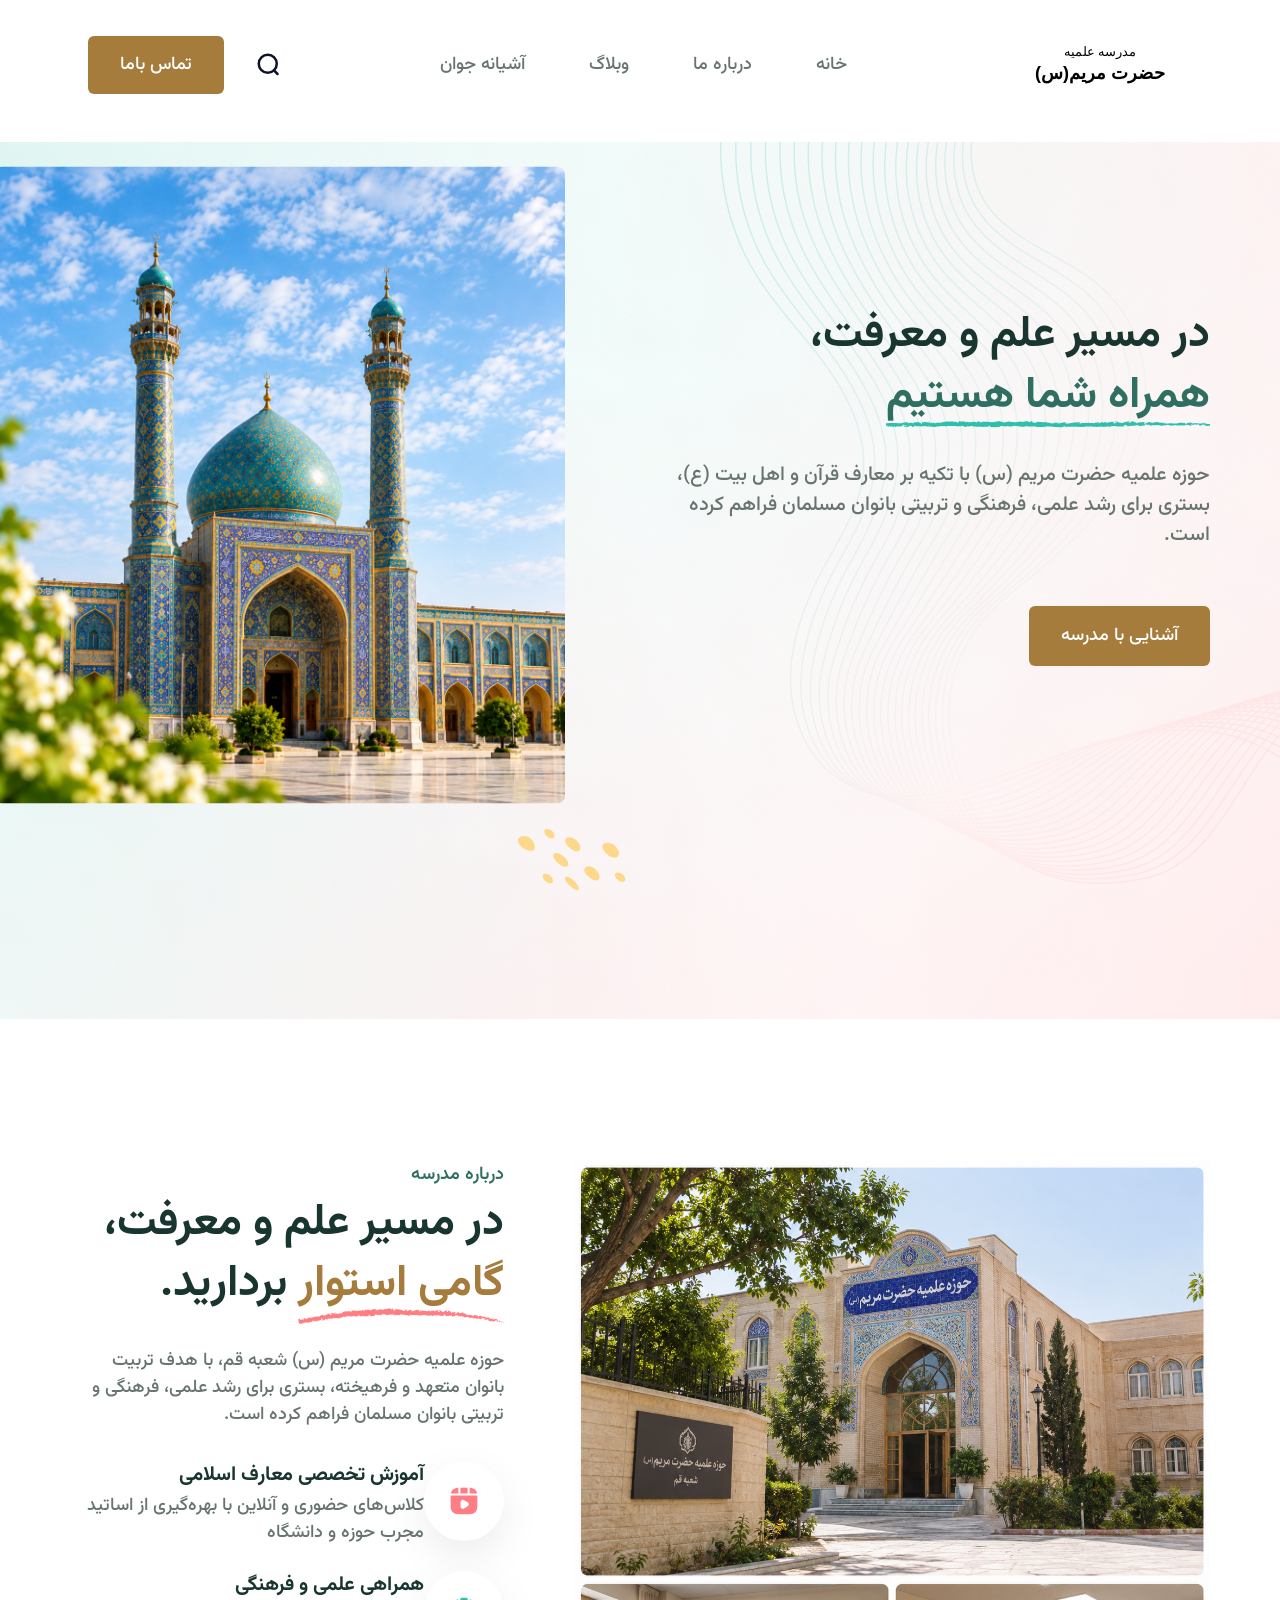
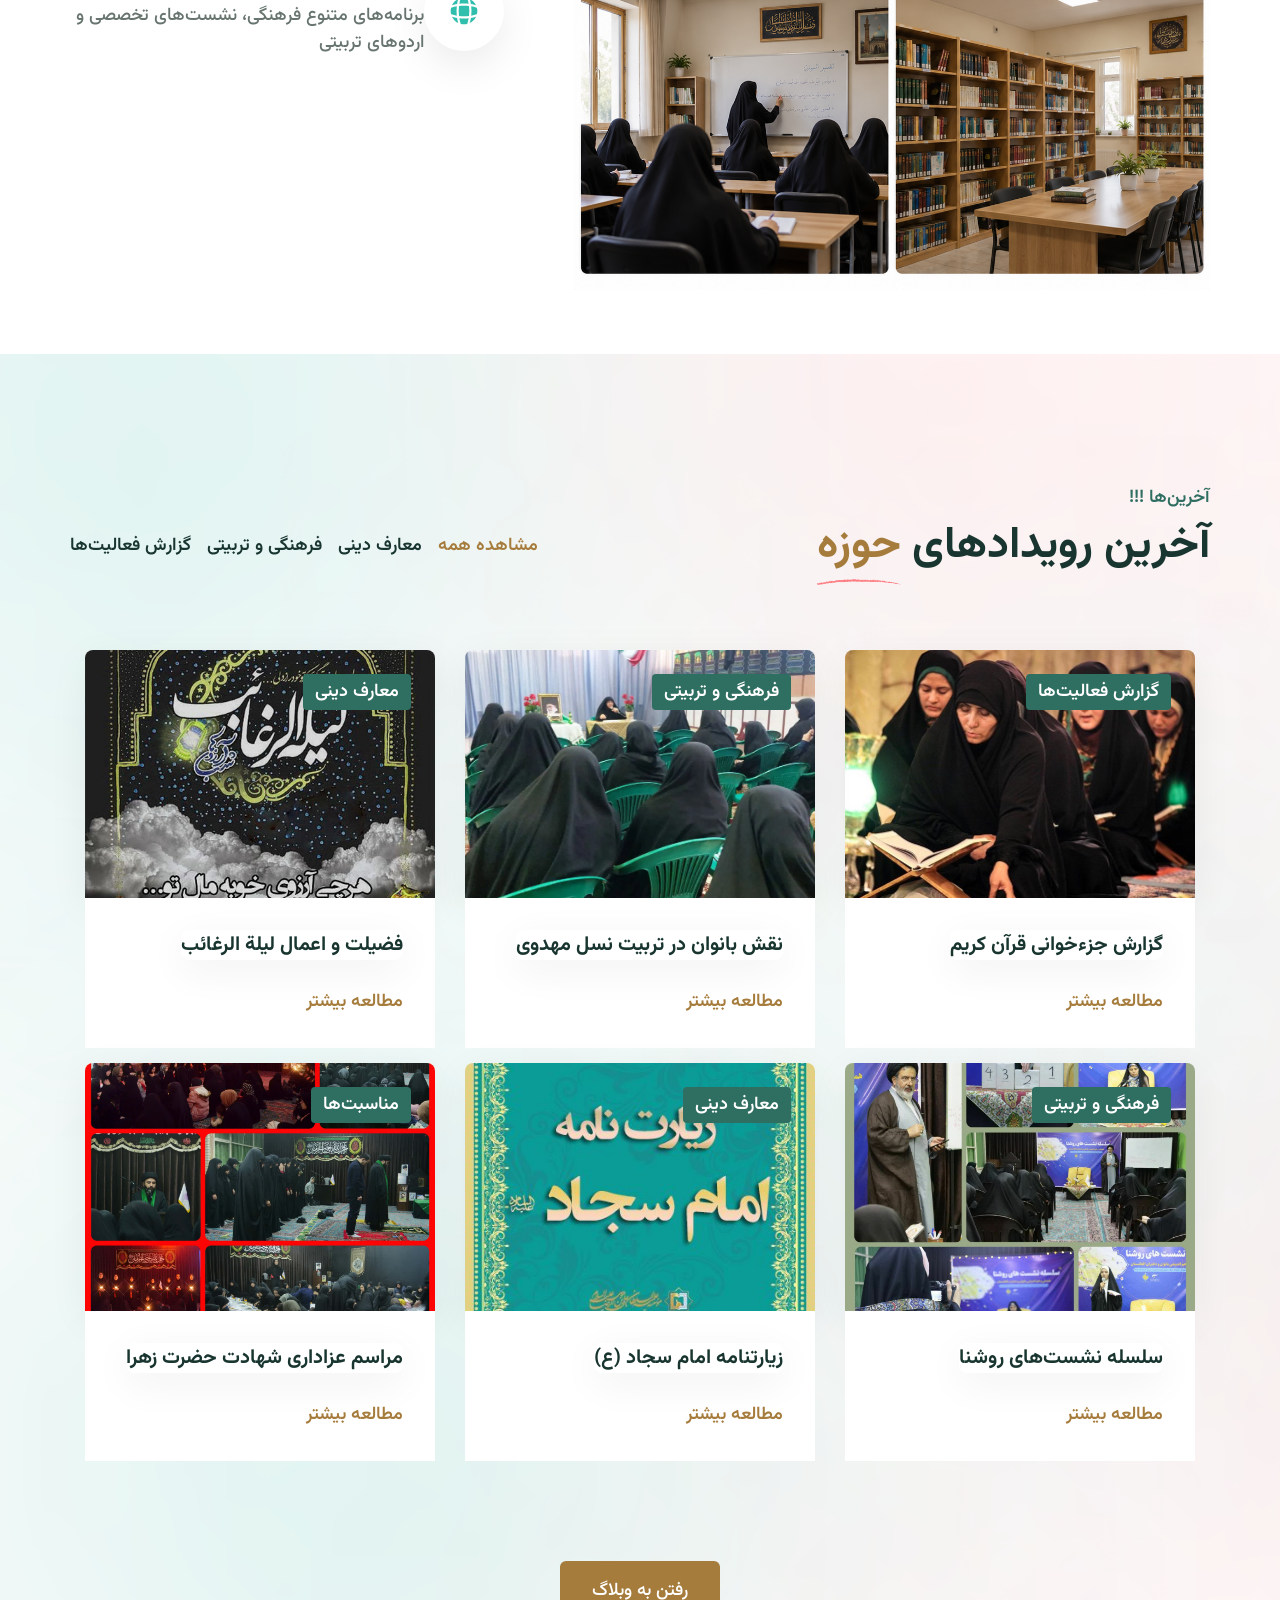
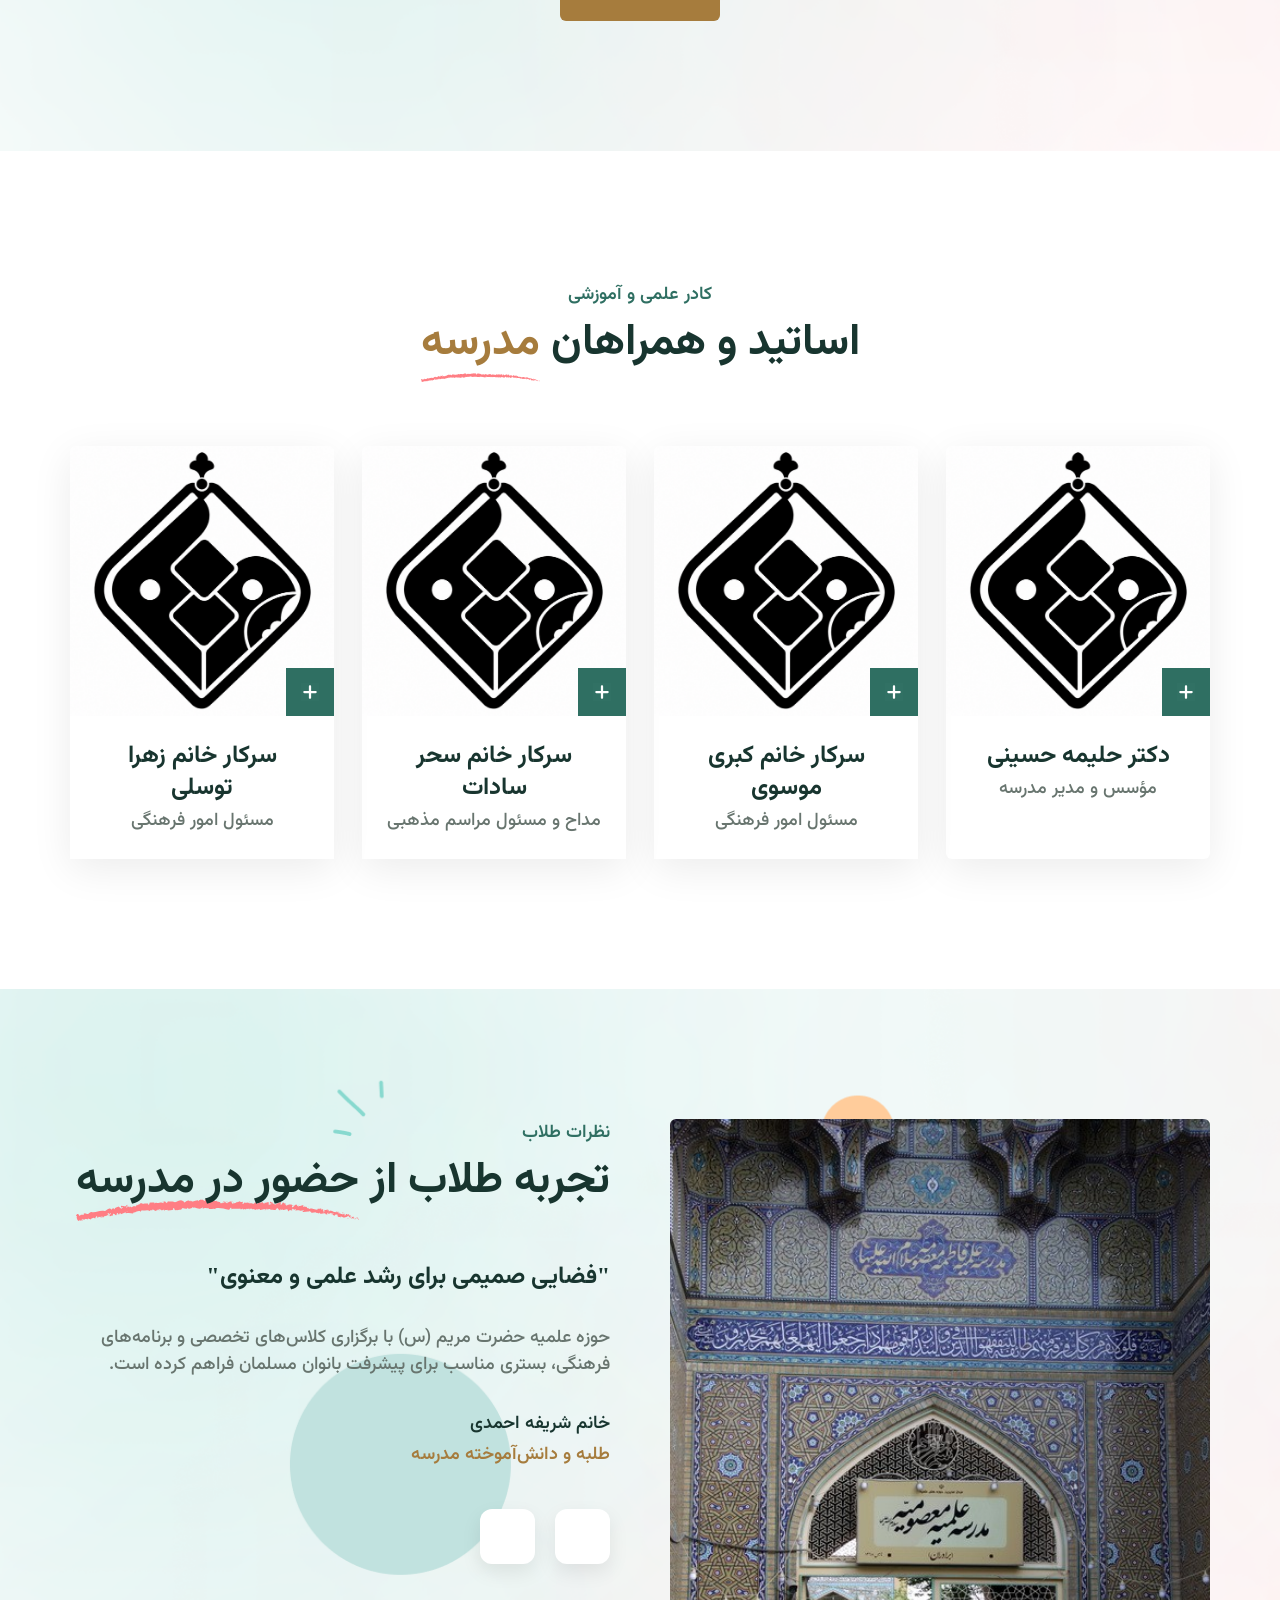
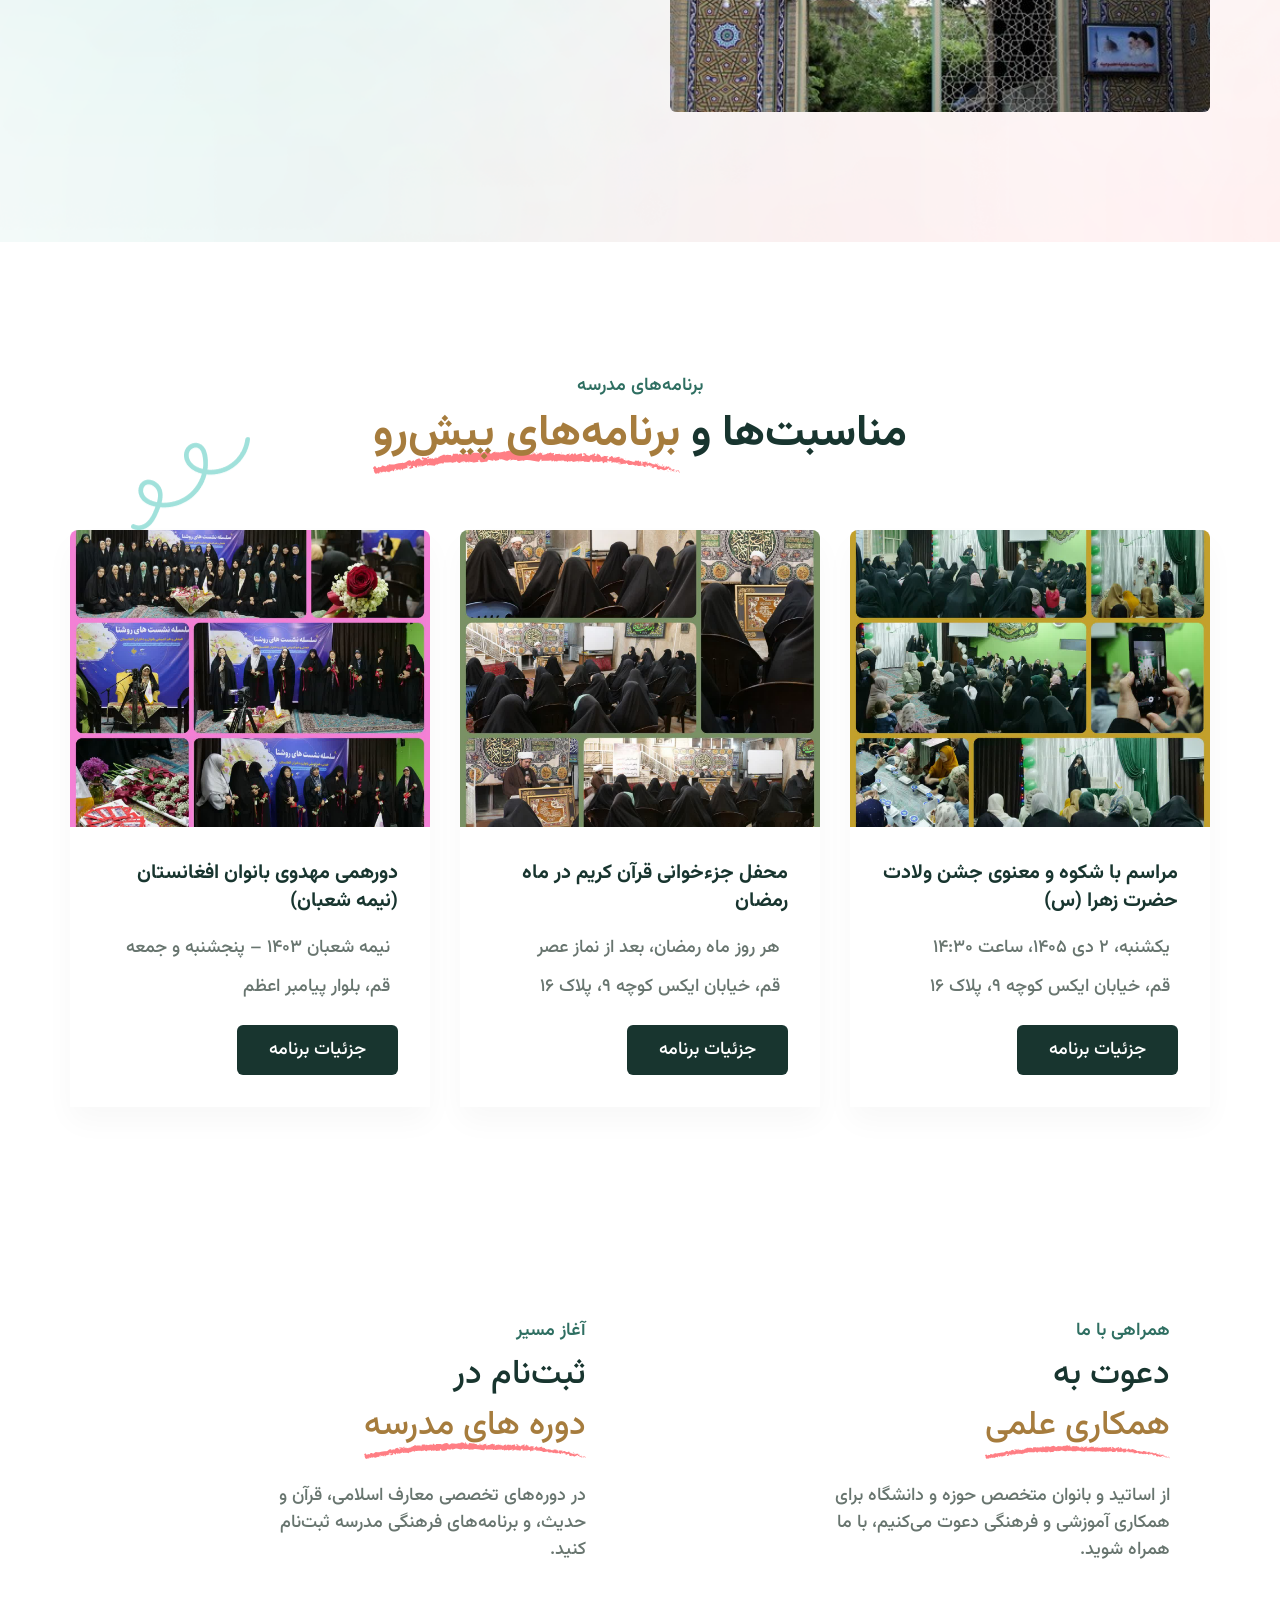
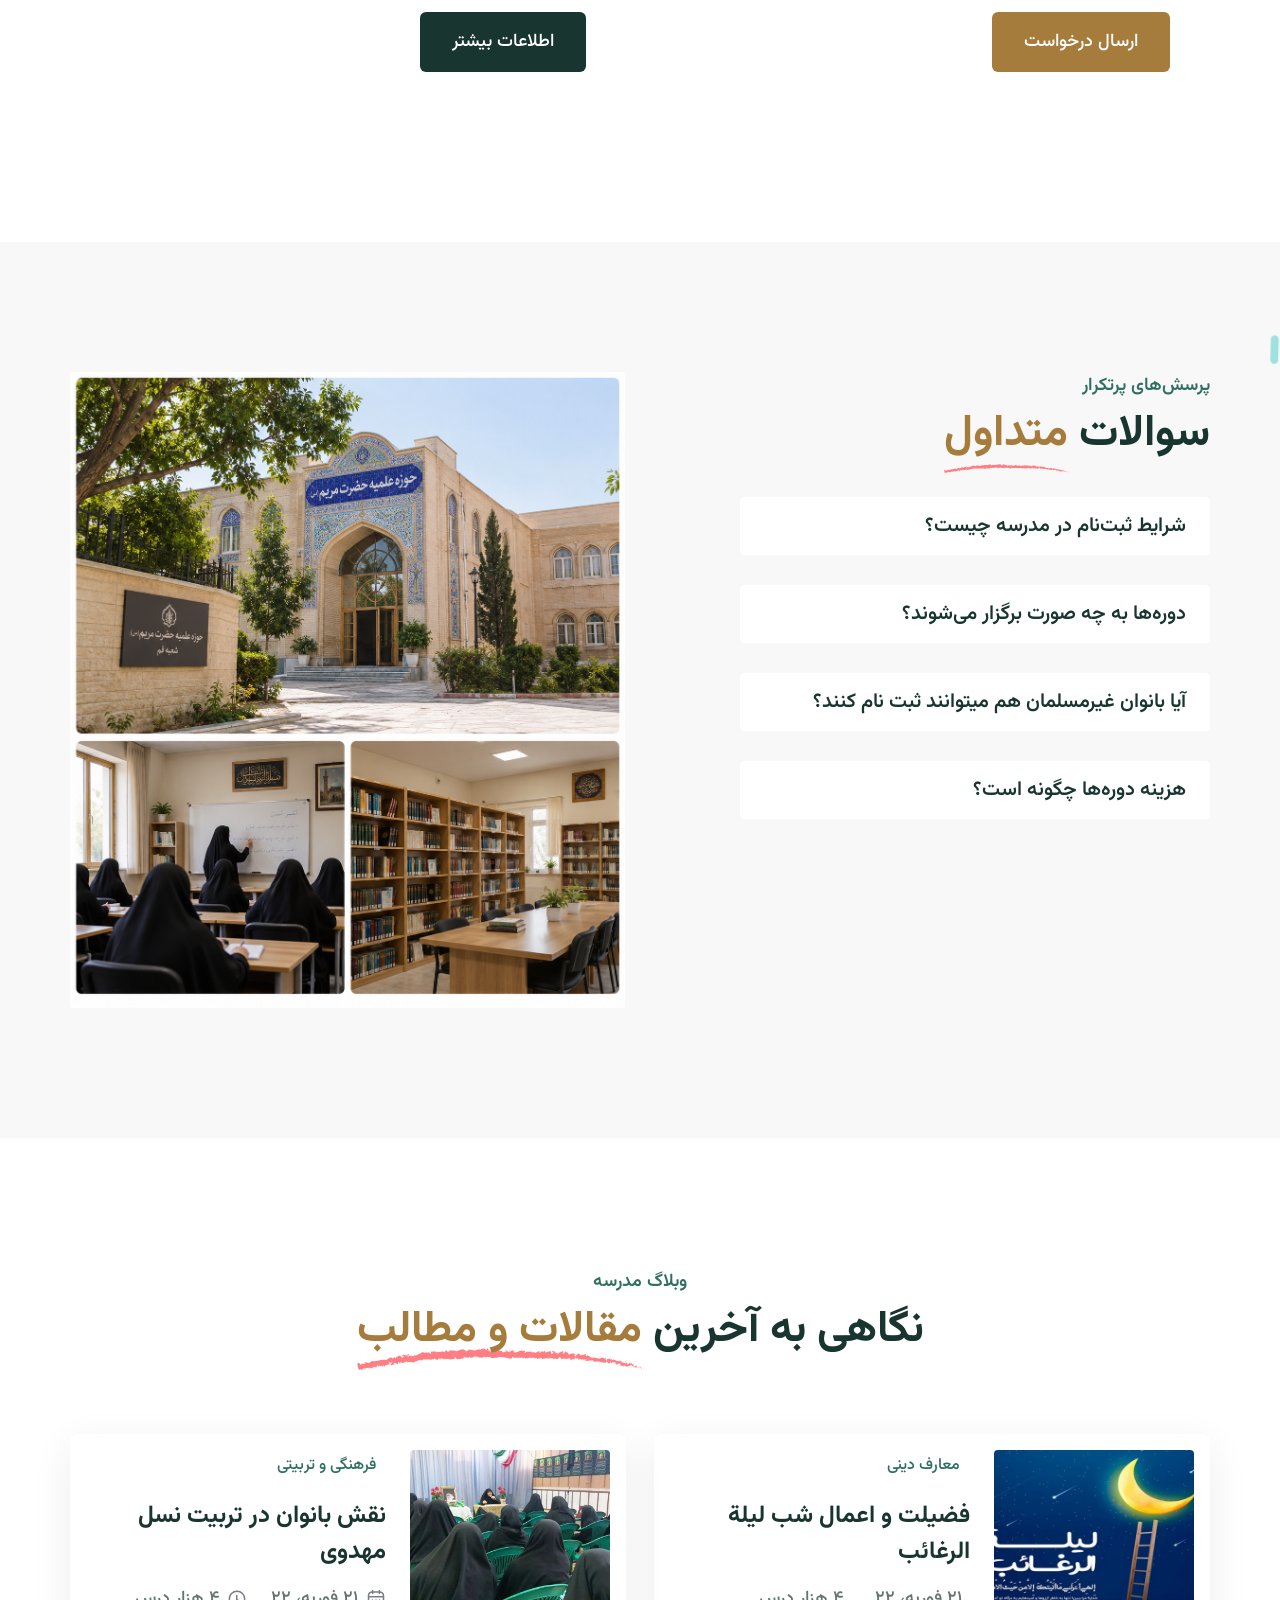
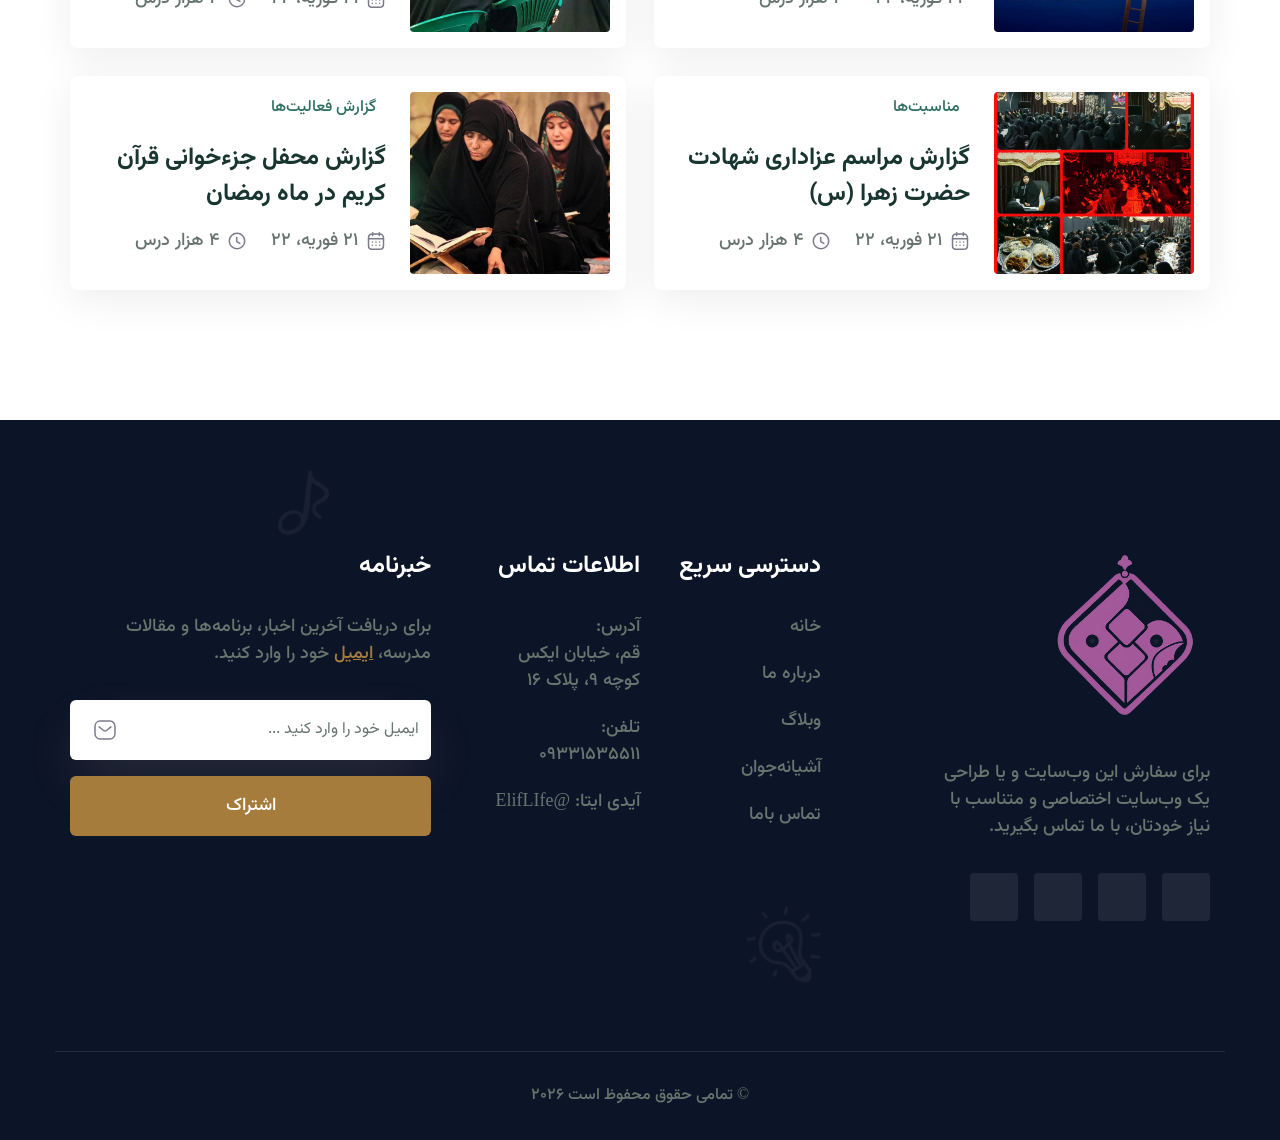
==== commit 791f6696: "Fix Website Footer" ====
--- a/index.html
+++ b/index.html
@@ -839,7 +839,7 @@
               <p>برای سفارش این وب‌سایت و یا طراحی یک وب‌سایت اختصاصی و متناسب با نیاز خودتان، با ما تماس بگیرید.</p>
               <ul class="flex space-x-4 pt-8">
                 <li>
-                  <a href="#" target="_blank" class="flex h-12 w-12 flex-col items-center justify-center rounded bg-white bg-opacity-[0.08] text-2xl text-white transition hover:bg-primary hover:text-white">
+                  <a href="https://www.linkedin.com/in/masoome-hoseini-088451443" target="_blank" class="flex h-12 w-12 flex-col items-center justify-center rounded bg-white bg-opacity-[0.08] text-2xl text-white transition hover:bg-primary hover:text-white">
                     <iconify-icon icon="bxl:linkedin"></iconify-icon>
                   </a>
                 </li>
@@ -866,11 +866,11 @@
               <div class="flex-1 lg:flex-none md:ml-[80px]">
                 <h4 class="mb-8 text-2xl font-bold text-white">دسترسی سریع</h4>
                 <ul class="list-item space-y-5">
-                  <li><a href="#">خانه</a></li>
-                  <li><a href="#">درباره ما</a></li>
-                  <li><a href="#">دوره‌ها</a></li>
-                  <li><a href="#">وبلاگ</a></li>
-                  <li><a href="#">تماس با ما</a></li>
+                  <li><a href="index.html">خانه</a></li>
+                  <li><a href="about.html">درباره ما</a></li>
+                  <li><a href="blog.html">وبلاگ</a></li>
+                  <li><a href="projects.html">آشیانه‌جوان</a></li>
+                  <li><a href="contact.html">تماس باما</a></li>
                 </ul>
               </div>
               <div class="flex-1 lg:flex-none">
@@ -885,10 +885,10 @@
                   </li>
                   <li>
                     <a href="#">تلفن:</a> <br>
-                    <a href="#">۰۹۳۳۱۵۳۵۵۱۱</a>
-                  </li>
-                  <li>
-                    <a href="#">آیدی ایتا:  @ElifLIfe</a>
+                    <a href="tel:09331535511" target="_blank">۰۹۳۳۱۵۳۵۵۱۱</a>
+                  </li>
+                  <li>
+                    <a href="https://eitaa.com/ElifLIfe" target="_blank">آیدی ایتا:  @ElifLIfe</a>
                   </li>
                 </ul>
               </div>
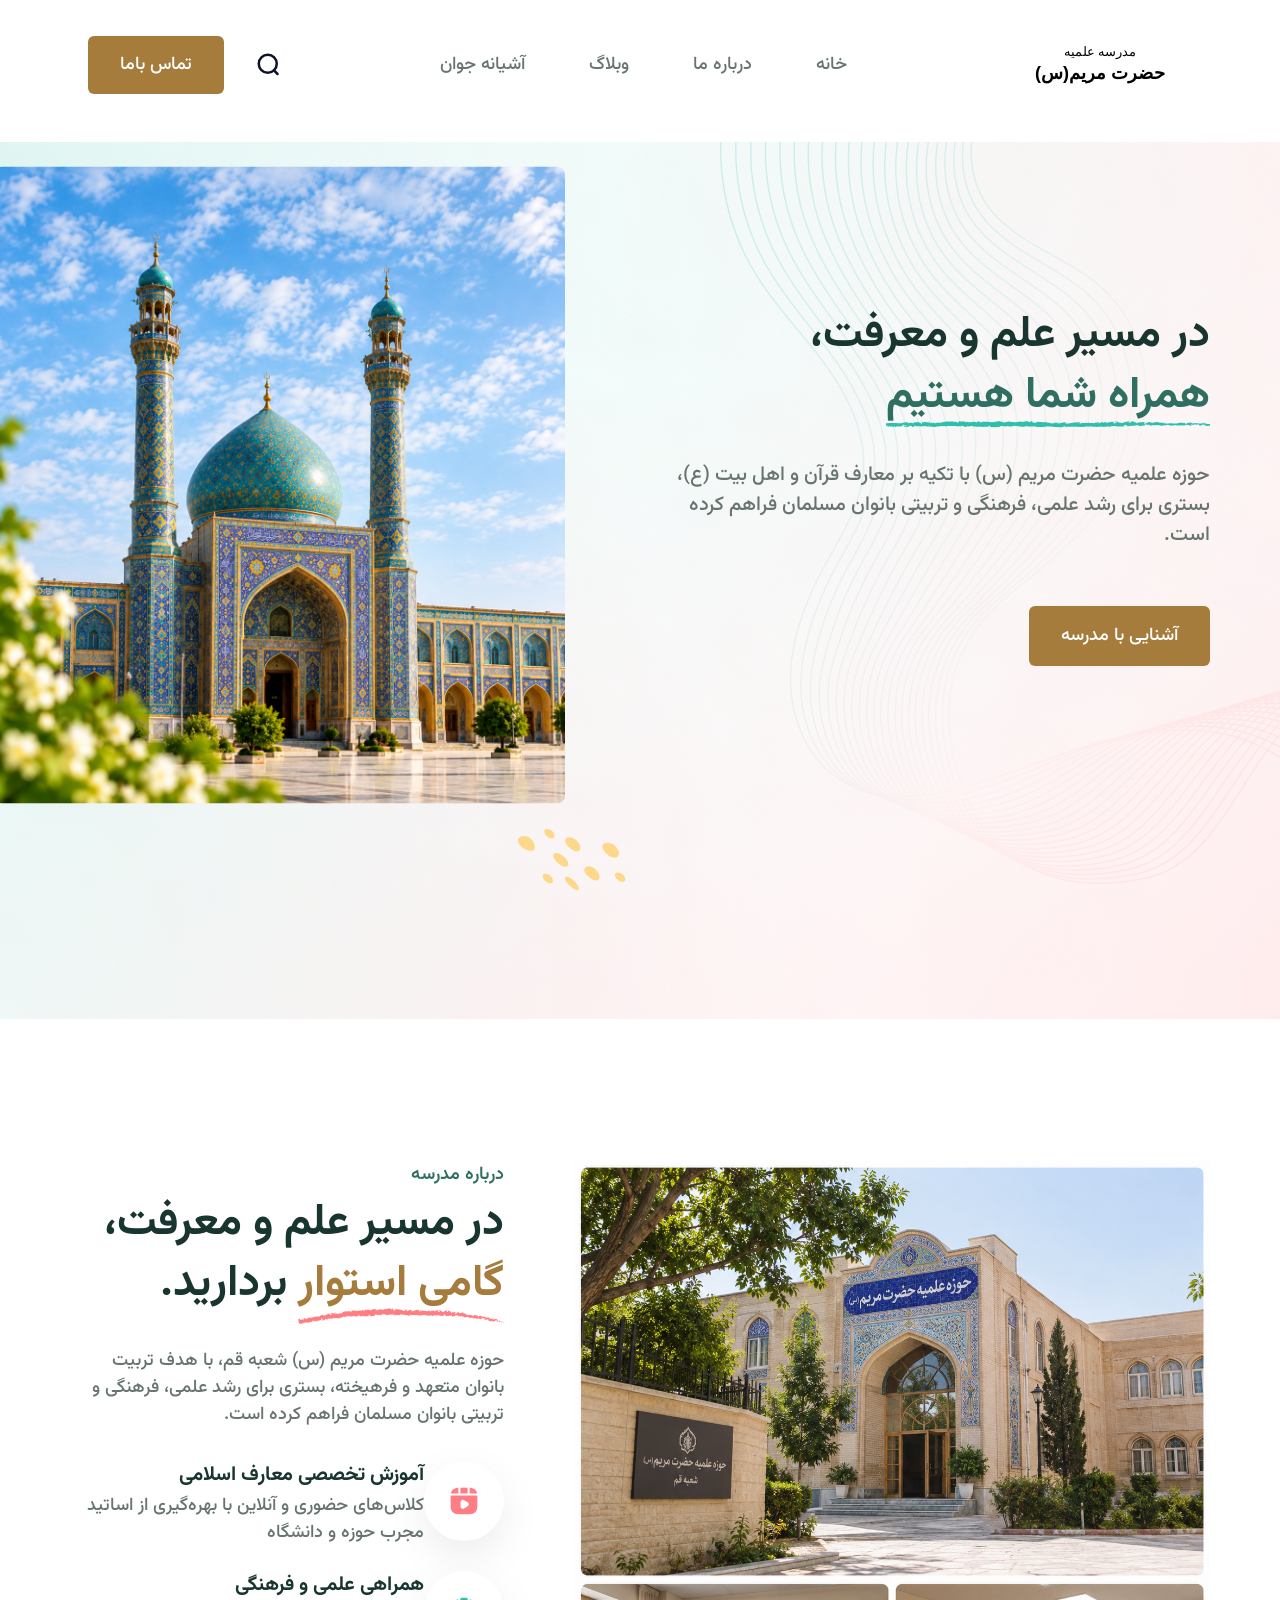
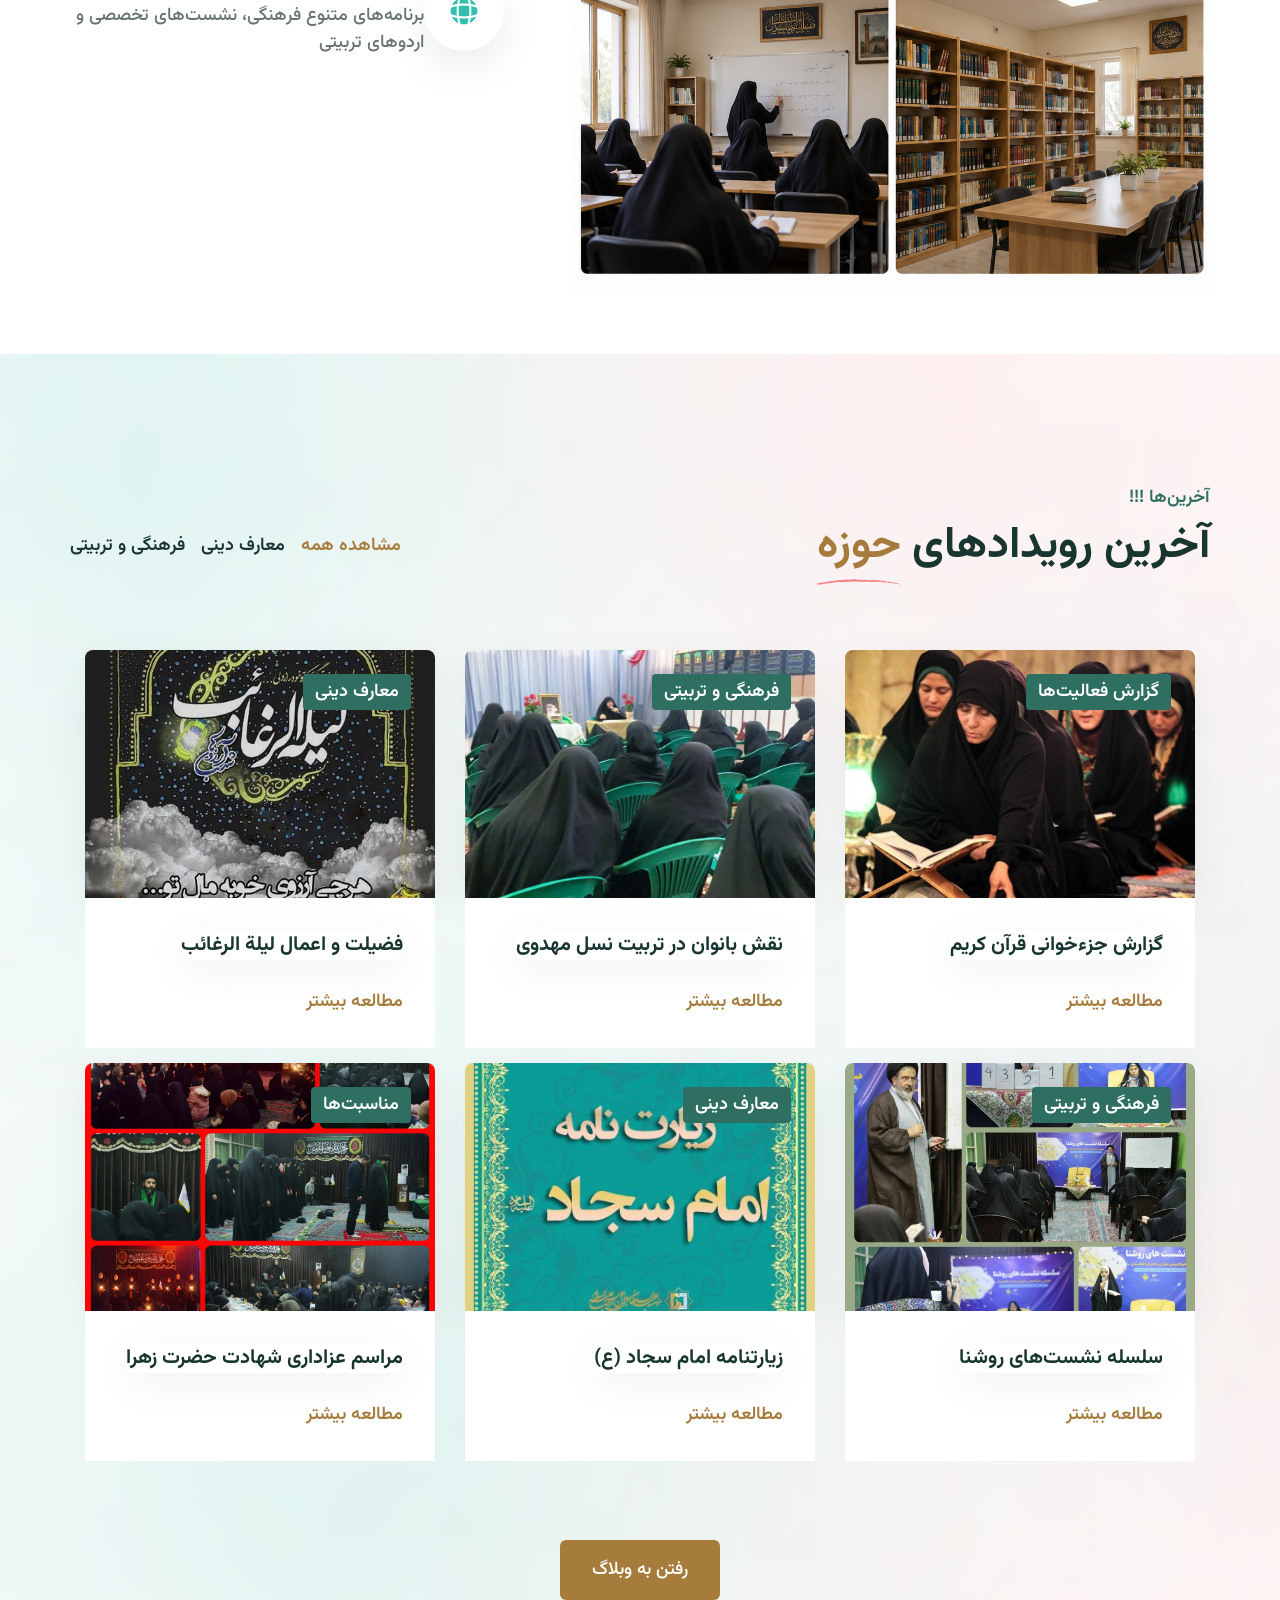
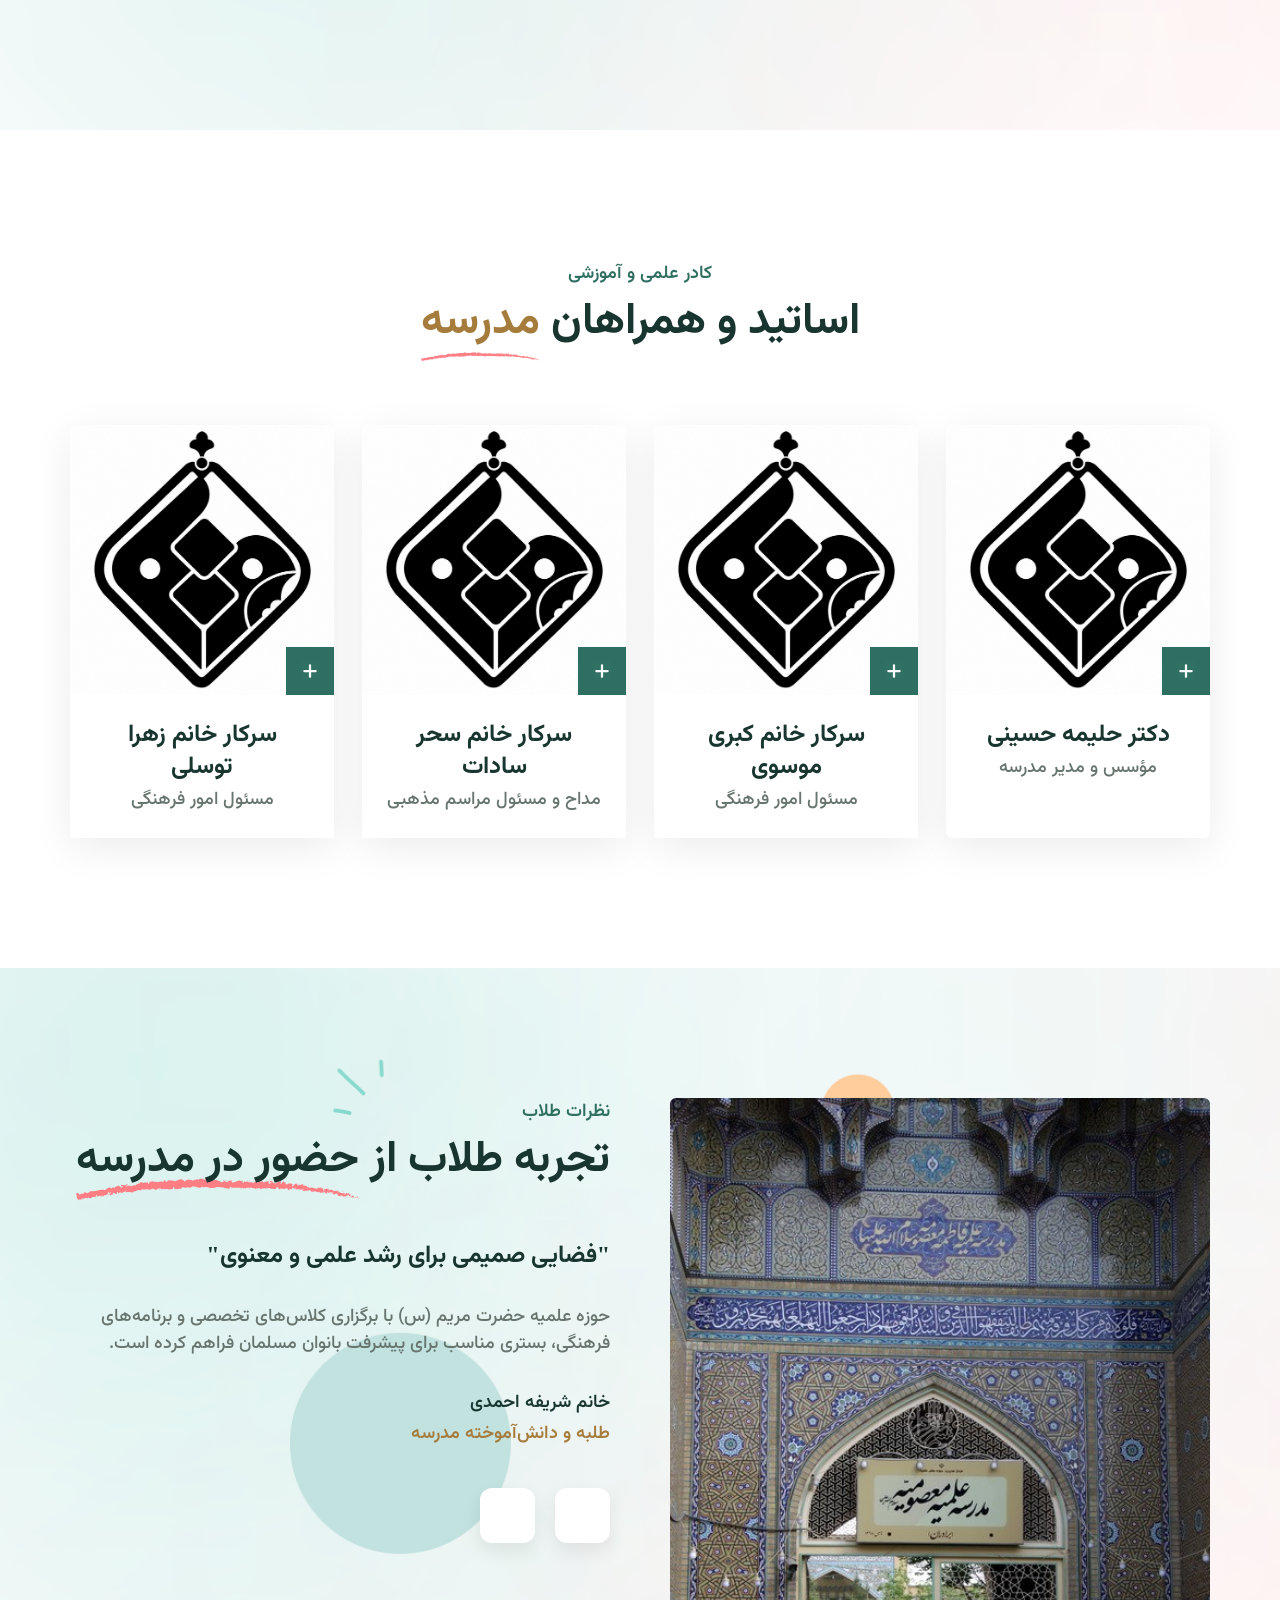
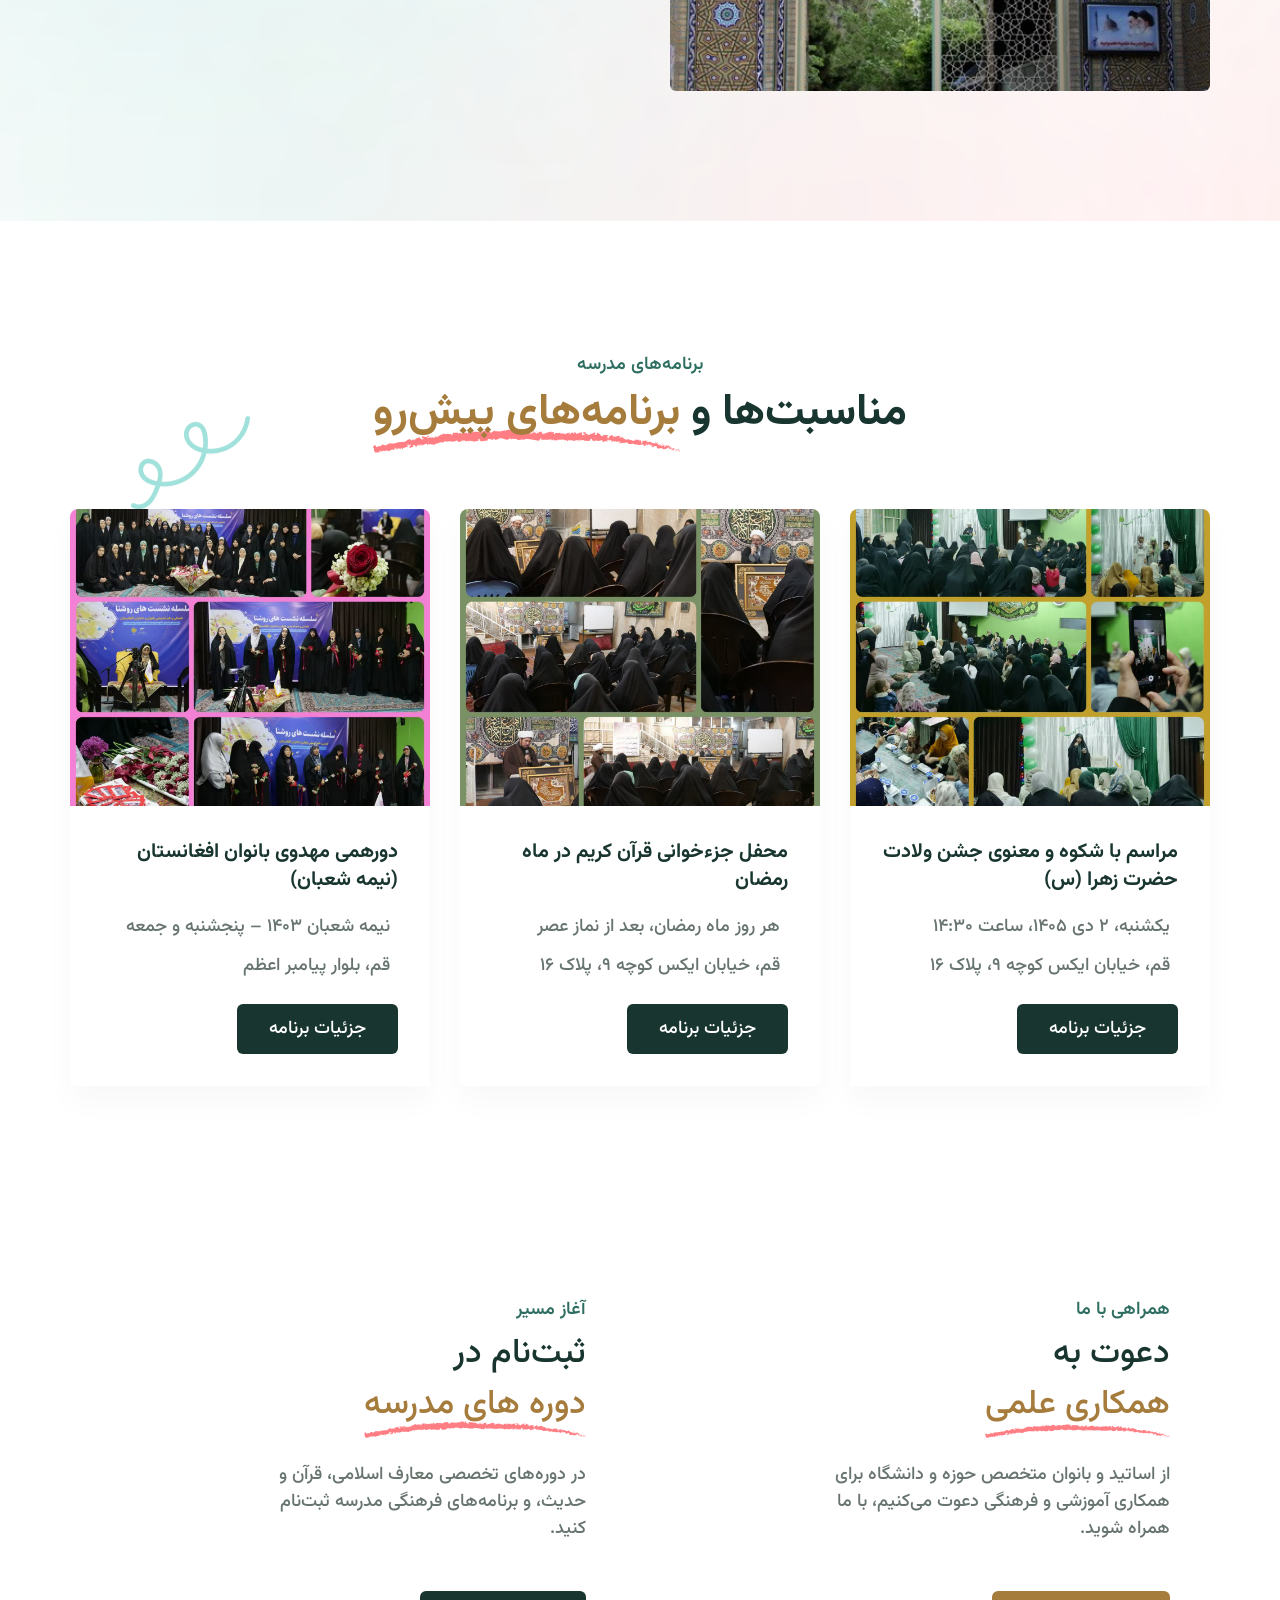
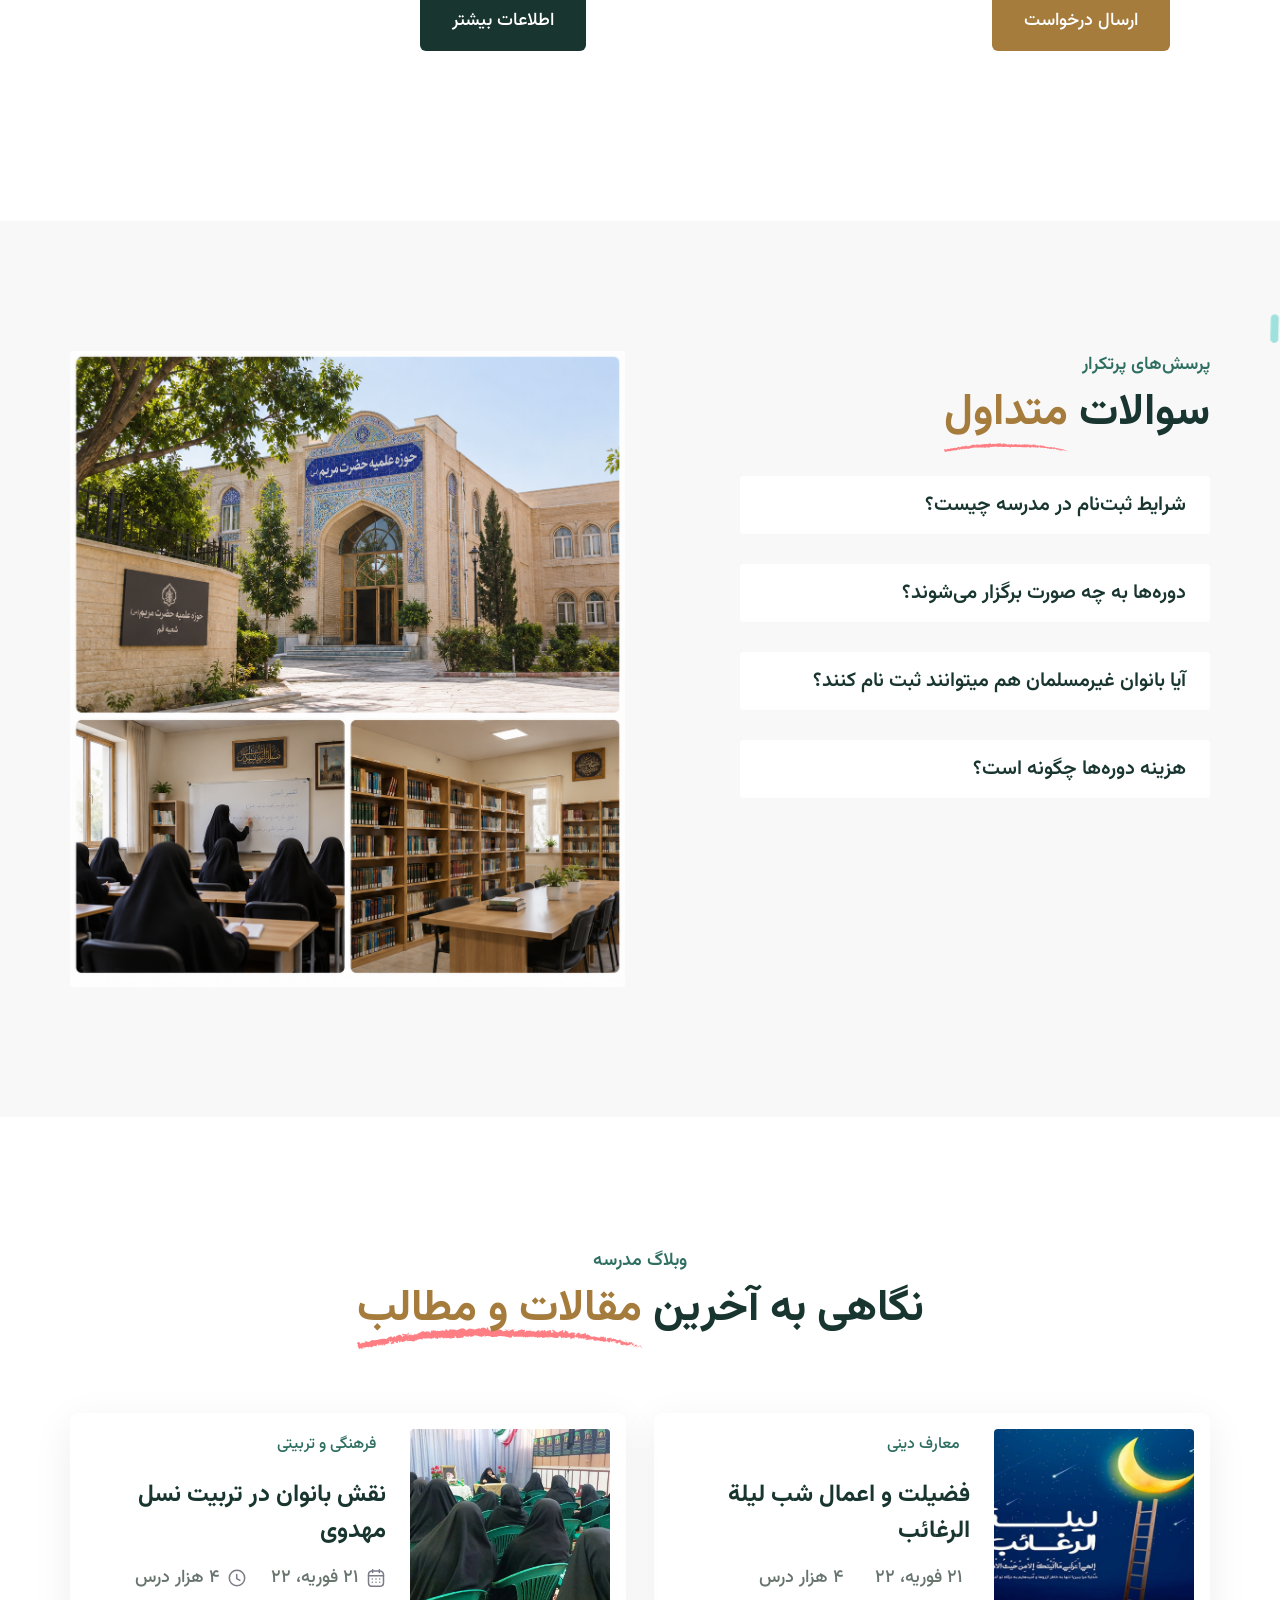
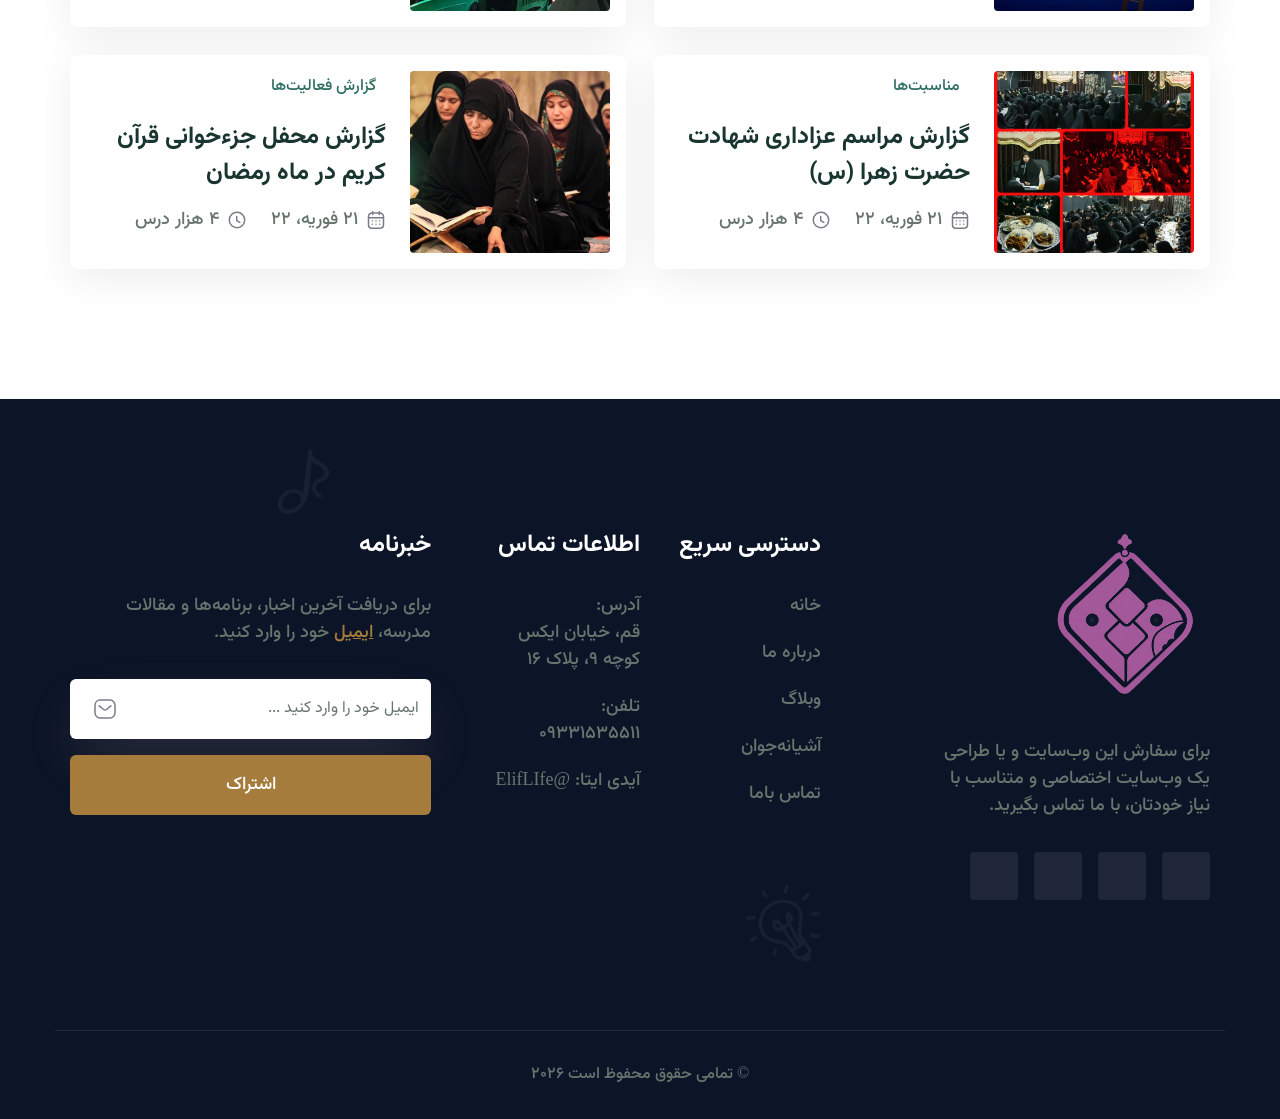
==== commit a4be8eea: "Fix Responsiveness" ====
--- a/index.html
+++ b/index.html
@@ -207,7 +207,6 @@
               <li data-filter="*" class="active tipy-info ml-4 last:ml-0" data-tippy-content="جدید">مشاهده همه</li>
               <li data-filter=".cat-news" class="ml-4 last:ml-0">معارف دینی</li>
               <li data-filter=".cat-ai" class="ml-4 last:ml-0">فرهنگی و تربیتی</li>
-              <li data-filter=".cat-it" class="ml-4 last:ml-0">گزارش فعالیت‌ها</li>
             </ul>
           </div>
         </div>
